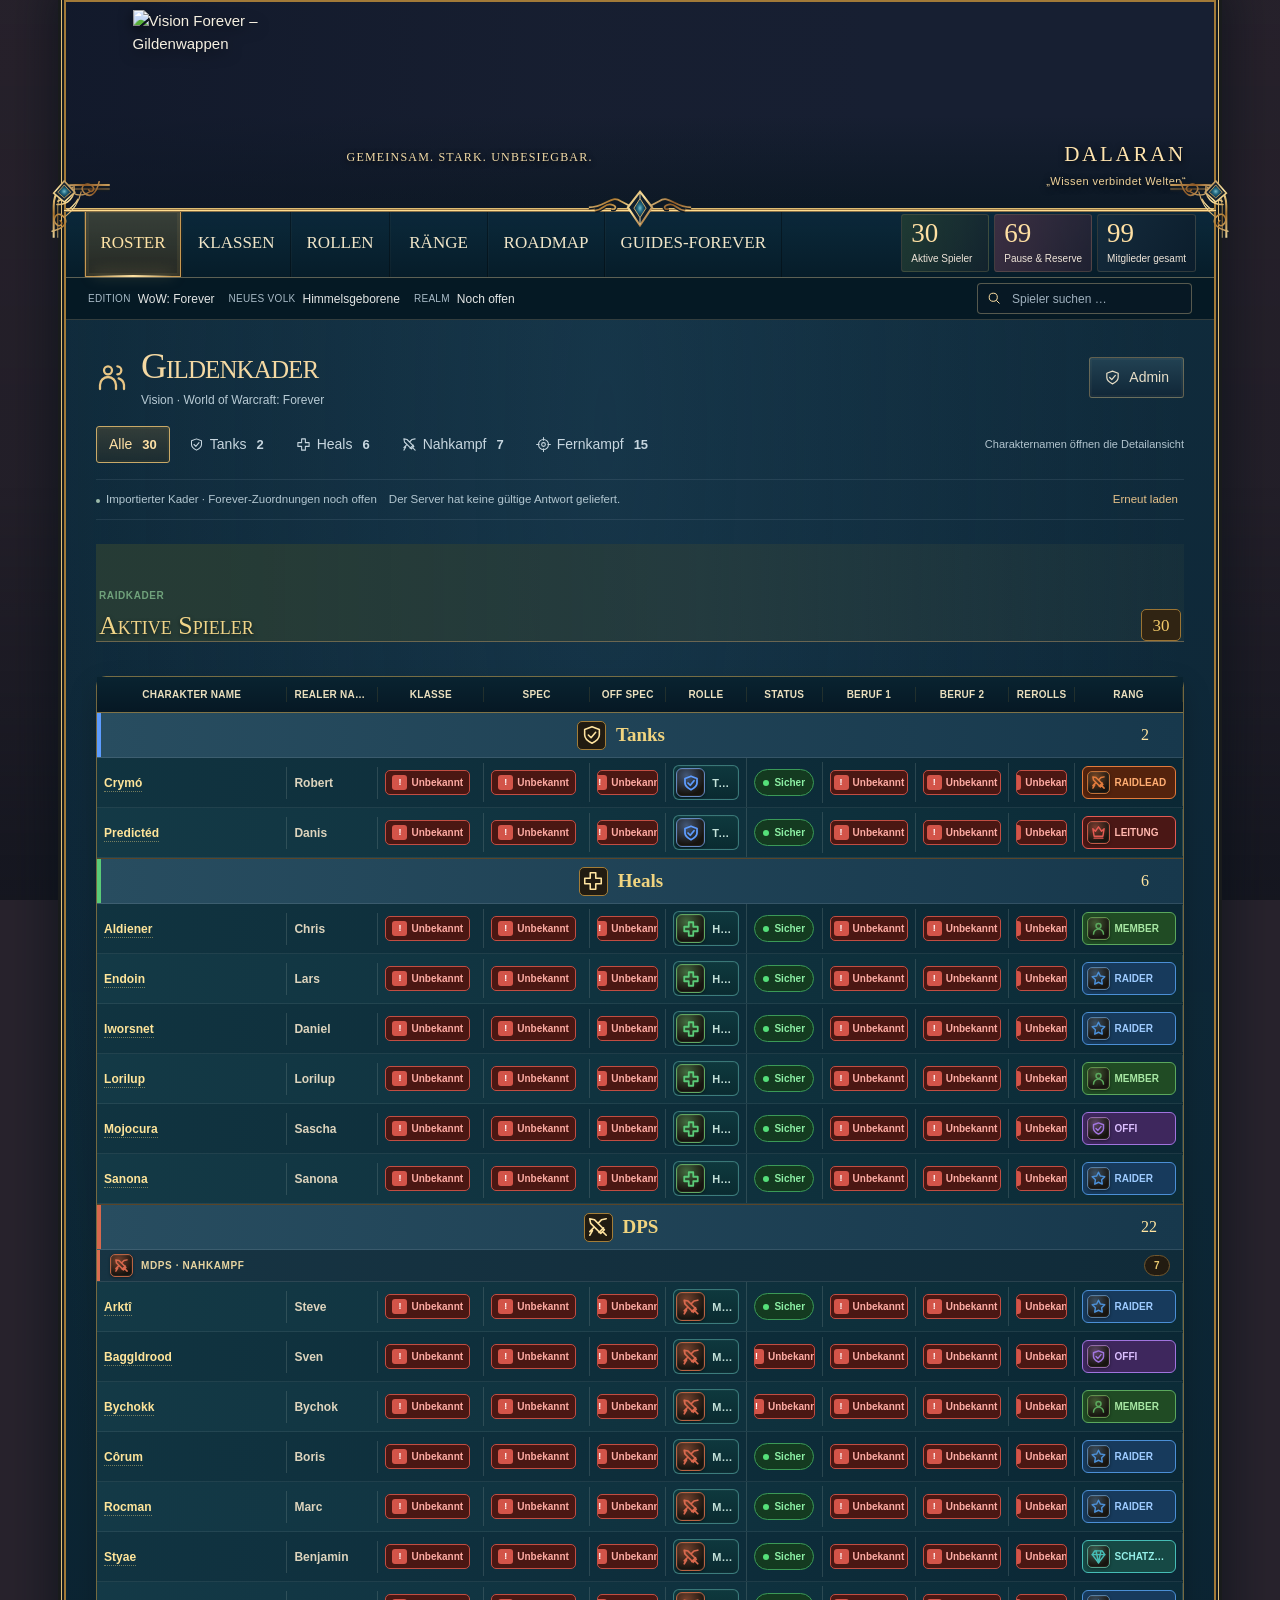
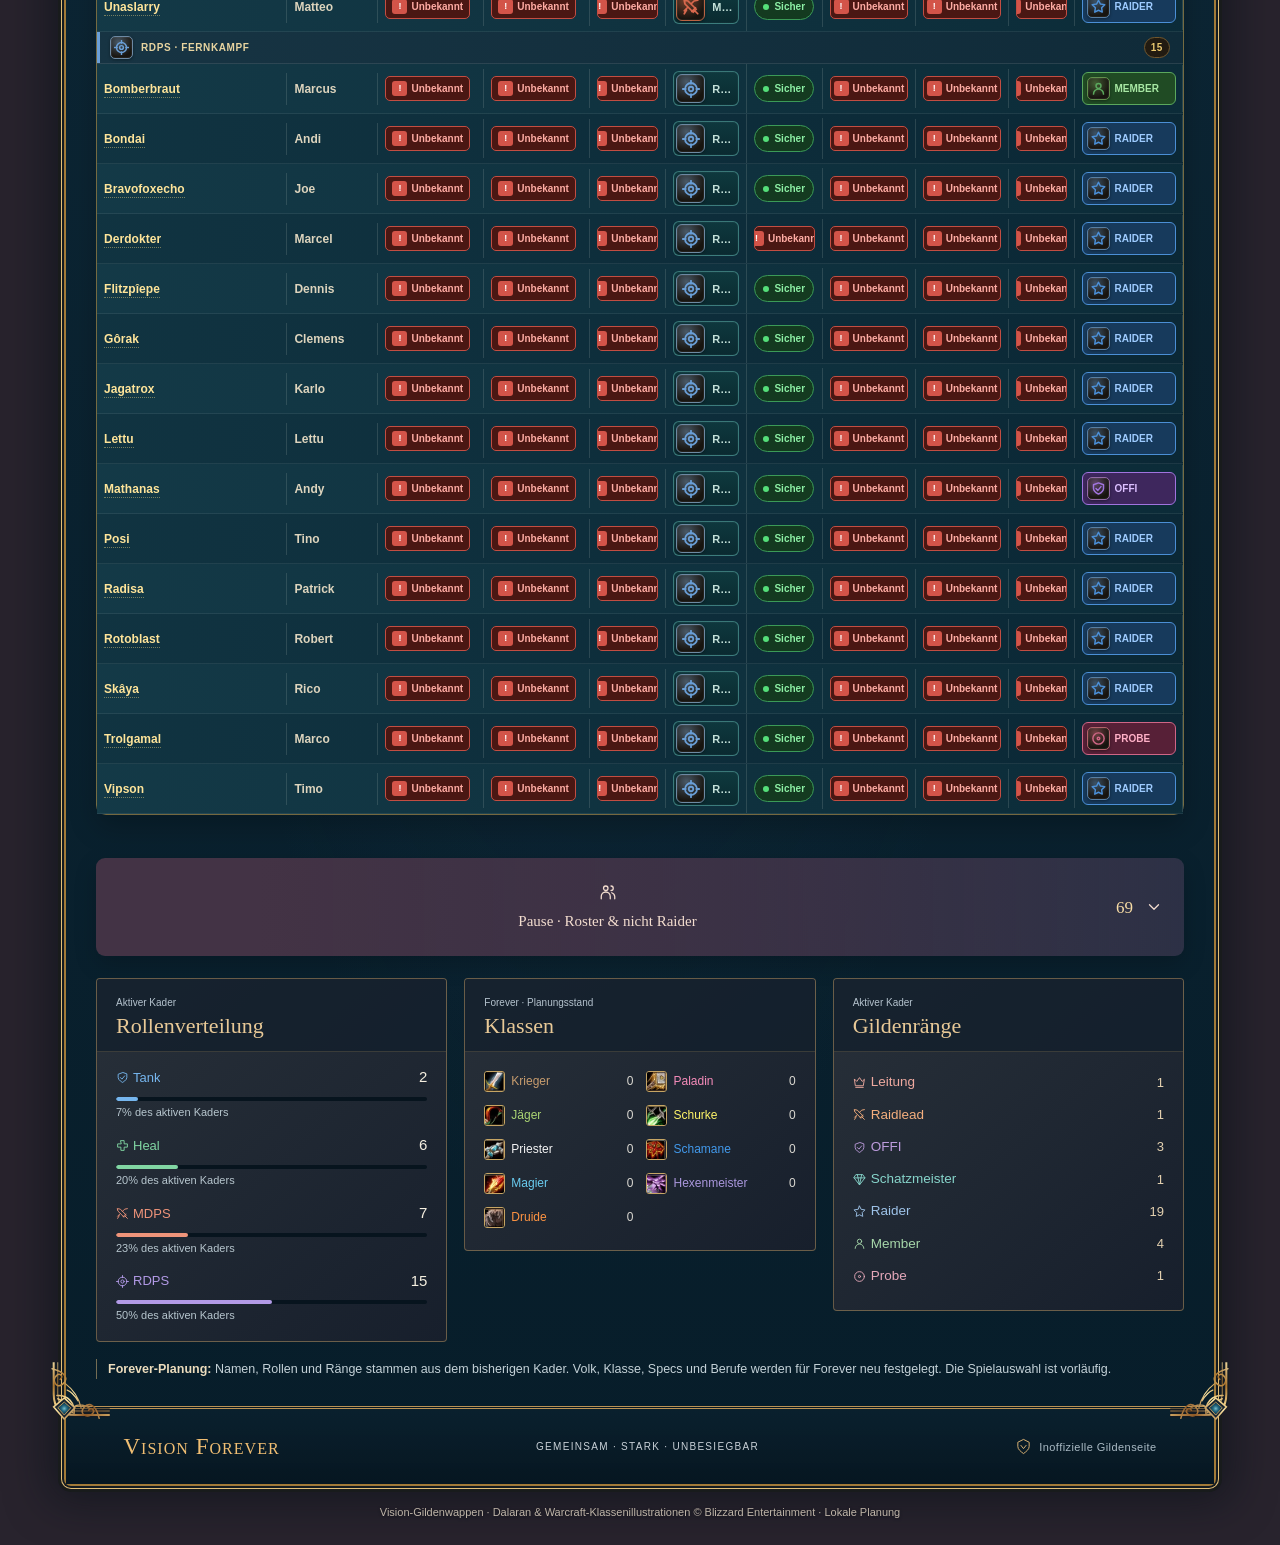
==== vision-eu-site/index.html @ 2f3a4d87 "Prepare surname-friendly roster and refresh Forever guides from live site" ====
<!-- Vision Forever HQ: native interactive UI, original-resolution Warcraft artwork, SVG trim; no screenshots used as site artwork. -->
<!DOCTYPE html>

<html lang="de">
<head>
<link rel="preconnect" href="https://res.cloudinary.com"/>
<link rel="preconnect" href="https://blz-contentstack-images.akamaized.net"/>
<link rel="preload" as="image" href="https://res.cloudinary.com/p3ijz0to/image/upload/f_webp/q_95/v1789305405/vision-forever/dalaran-forever-3840.webp"/>
<link rel="preload" as="image" href="https://res.cloudinary.com/p3ijz0to/image/upload/f_webp/q_95/v1789295983/vision-forever/vision-forever-goldemblem-6aa675b8.webp"/>

<meta charset="utf-8"/>
<meta content="width=device-width, initial-scale=1" name="viewport"/>
<meta content="#0b2434" name="theme-color"/>
<meta content="Vision Forever – Gildenkader, Klassen, Völker und Raidplanung." name="description"/>
<title>Vision · World of Warcraft: Forever</title>
<link rel="icon" href="https://res.cloudinary.com/p3ijz0to/image/upload/c_fill,h_64,w_64/f_png/v1789295983/vision-forever/vision-forever-goldemblem-6aa675b8.png"/>

<style id="vision-epic-design">:root{--gold-knot:url("data:image/svg+xml,%3Csvg%20xmlns%3D%22http%3A%2F%2Fwww.w3.org%2F2000%2Fsvg%22%20width%3D%22120%22%20height%3D%2246%22%20viewBox%3D%220%200%20120%2046%22%20fill%3D%22none%22%3E%3Cdefs%3E%3ClinearGradient%20id%3D%22g%22%20x1%3D%220%22%20y1%3D%220%22%20x2%3D%2280%22%20y2%3D%2280%22%20gradientUnits%3D%22userSpaceOnUse%22%3E%3Cstop%20stop-color%3D%22%23fff0bc%22%2F%3E%3Cstop%20offset%3D%22.25%22%20stop-color%3D%22%23ad772f%22%2F%3E%3Cstop%20offset%3D%22.46%22%20stop-color%3D%22%23ffe6a2%22%2F%3E%3Cstop%20offset%3D%22.72%22%20stop-color%3D%22%238e5926%22%2F%3E%3Cstop%20offset%3D%221%22%20stop-color%3D%22%23e9c47c%22%2F%3E%3C%2FlinearGradient%3E%3CradialGradient%20id%3D%22j%22%3E%3Cstop%20stop-color%3D%22%2377bccb%22%2F%3E%3Cstop%20offset%3D%22.4%22%20stop-color%3D%22%23256b83%22%2F%3E%3Cstop%20offset%3D%221%22%20stop-color%3D%22%23092238%22%2F%3E%3C%2FradialGradient%3E%3C%2Fdefs%3E%3Cpath%20d%3D%22M1%2021c20%200%2025-15%2037-7l17%209M119%2021c-20%200-25-15-37-7l-17%209M8%2025c10-1%2011-9%2019-7s4%206%200%205M112%2025c-10-1-11-9-19-7s-4%206%200%205%22%20stroke%3D%22%23101b23%22%20stroke-width%3D%225%22%2F%3E%3Cpath%20d%3D%22M1%2021c20%200%2025-15%2037-7l17%209M119%2021c-20%200-25-15-37-7l-17%209M8%2025c10-1%2011-9%2019-7s4%206%200%205M112%2025c-10-1-11-9-19-7s-4%206%200%205%22%20stroke%3D%22url%28%23g%29%22%20stroke-width%3D%222%22%2F%3E%3Cpath%20d%3D%22m60%203%2014%2018-14%2021-14-21z%22%20fill%3D%22%23101f2e%22%20stroke%3D%22url%28%23g%29%22%20stroke-width%3D%222.4%22%2F%3E%3Cpath%20d%3D%22m60%2011%207%2011-7%2011-7-11z%22%20fill%3D%22url%28%23j%29%22%20stroke%3D%22%23e3bd72%22%2F%3E%3Cpath%20d%3D%22m60%204%200%207m0%2022%200%208%22%20stroke%3D%22%23fff0bf%22%2F%3E%3C%2Fsvg%3E");--gold-corner:url("data:image/svg+xml,%3Csvg%20xmlns%3D%22http%3A%2F%2Fwww.w3.org%2F2000%2Fsvg%22%20width%3D%2280%22%20height%3D%2280%22%20viewBox%3D%220%200%2080%2080%22%20fill%3D%22none%22%3E%3Cdefs%3E%3ClinearGradient%20id%3D%22g%22%20x1%3D%220%22%20y1%3D%220%22%20x2%3D%2280%22%20y2%3D%2280%22%20gradientUnits%3D%22userSpaceOnUse%22%3E%3Cstop%20stop-color%3D%22%23fff0bc%22%2F%3E%3Cstop%20offset%3D%22.25%22%20stop-color%3D%22%23ad772f%22%2F%3E%3Cstop%20offset%3D%22.46%22%20stop-color%3D%22%23ffe6a2%22%2F%3E%3Cstop%20offset%3D%22.72%22%20stop-color%3D%22%238e5926%22%2F%3E%3Cstop%20offset%3D%221%22%20stop-color%3D%22%23e9c47c%22%2F%3E%3C%2FlinearGradient%3E%3CradialGradient%20id%3D%22j%22%3E%3Cstop%20stop-color%3D%22%2377bccb%22%2F%3E%3Cstop%20offset%3D%22.4%22%20stop-color%3D%22%23256b83%22%2F%3E%3Cstop%20offset%3D%221%22%20stop-color%3D%22%23092238%22%2F%3E%3C%2FradialGradient%3E%3C%2Fdefs%3E%3Cpath%20d%3D%22M7%204v39q0%2026%2027%2026h42M12%204v39q0%2021%2022%2021h42%22%20stroke%3D%22%23141b22%22%20stroke-width%3D%226%22%2F%3E%3Cpath%20d%3D%22M7%204v39q0%2026%2027%2026h42%22%20stroke%3D%22url%28%23g%29%22%20stroke-width%3D%222.5%22%2F%3E%3Cpath%20d%3D%22M12%204v39q0%2021%2022%2021h42%22%20stroke%3D%22url%28%23g%29%22%20stroke-width%3D%221%22%2F%3E%3Cpath%20d%3D%22M5%2012c16%204%2021%2012%2013%2019s-14-6-7-11c3-3%209%201%204%205M63%2073c-4-16-12-21-19-13s6%2014%2011%207c3-3-1-9-5-4M11%2045c13-1%2023%209%2021%2023M12%2049c8%203%2015%209%2018%2017%22%20stroke%3D%22url%28%23g%29%22%20stroke-width%3D%221.9%22%20stroke-linecap%3D%22round%22%2F%3E%3Cpath%20d%3D%22M7%2059%2020%2048%2033%2060%2020%2074z%22%20fill%3D%22%23172330%22%20stroke%3D%22url%28%23g%29%22%20stroke-width%3D%222%22%2F%3E%3Cpath%20d%3D%22m12%2060%208-7%208%207-8%209z%22%20fill%3D%22url%28%23j%29%22%20stroke%3D%22%23d3ae66%22%2F%3E%3Cpath%20d%3D%22M21%2030q16%2012%2020%2031M23%2038q8%203%2014%2014M31%2059q10-6%2021%202%22%20stroke%3D%22url%28%23g%29%22%20stroke-width%3D%221.5%22%2F%3E%3C%2Fsvg%3E");--card-frame:url("data:image/svg+xml,%3Csvg%20xmlns%3D%22http%3A%2F%2Fwww.w3.org%2F2000%2Fsvg%22%20width%3D%2296%22%20height%3D%2296%22%20viewBox%3D%220%200%2096%2096%22%20fill%3D%22none%22%3E%3Cdefs%3E%3ClinearGradient%20id%3D%22f%22%20x2%3D%220%22%20y2%3D%221%22%3E%3Cstop%20stop-color%3D%22%23ffe6a9%22%2F%3E%3Cstop%20offset%3D%22.25%22%20stop-color%3D%22%2399743b%22%2F%3E%3Cstop%20offset%3D%22.58%22%20stop-color%3D%22%23dab573%22%2F%3E%3Cstop%20offset%3D%221%22%20stop-color%3D%22%236f4d2a%22%2F%3E%3C%2FlinearGradient%3E%3C%2Fdefs%3E%3Crect%20x%3D%222%22%20y%3D%222%22%20width%3D%2292%22%20height%3D%2292%22%20rx%3D%228%22%20stroke%3D%22%230b1720%22%20stroke-width%3D%224%22%2F%3E%3Crect%20x%3D%222%22%20y%3D%222%22%20width%3D%2292%22%20height%3D%2292%22%20rx%3D%228%22%20stroke%3D%22url%28%23f%29%22%20stroke-width%3D%221.5%22%2F%3E%3Crect%20x%3D%225%22%20y%3D%225%22%20width%3D%2286%22%20height%3D%2286%22%20rx%3D%225%22%20stroke%3D%22%23d3b277%22%20stroke-opacity%3D%22.38%22%2F%3E%3Cg%20stroke%3D%22url%28%23f%29%22%20stroke-width%3D%221.3%22%3E%3Cpath%20d%3D%22M2%2017c12-2%209-14%2019-15M79%202c2%2012%2014%209%2015%2019M94%2079c-12%202-9%2014-19%2015M17%2094C15%2082%203%2085%202%2075%22%2F%3E%3C%2Fg%3E%3C%2Fsvg%3E");--texture:url("data:image/svg+xml,%3Csvg%20xmlns%3D%22http%3A%2F%2Fwww.w3.org%2F2000%2Fsvg%22%20width%3D%22256%22%20height%3D%22256%22%20viewBox%3D%220%200%20256%20256%22%20fill%3D%22none%22%3E%3Cfilter%20id%3D%22n%22%3E%3CfeTurbulence%20baseFrequency%3D%22.7%22%20numOctaves%3D%223%22%20stitchTiles%3D%22stitch%22%2F%3E%3CfeColorMatrix%20type%3D%22saturate%22%20values%3D%220%22%2F%3E%3C%2Ffilter%3E%3Crect%20width%3D%22256%22%20height%3D%22256%22%20fill%3D%22%23102a39%22%2F%3E%3Crect%20width%3D%22256%22%20height%3D%22256%22%20opacity%3D%22.13%22%20filter%3D%22url%28%23n%29%22%2F%3E%3C%2Fsvg%3E");--header-art:url("https://res.cloudinary.com/p3ijz0to/image/upload/f_webp/q_95/v1789305405/vision-forever/dalaran-forever-3840.webp");--backdrop-art:url("https://res.cloudinary.com/p3ijz0to/image/upload/f_webp/q_95/v1789305405/vision-forever/dalaran-forever-3840.webp");--art-warrior:url("https://blz-contentstack-images.akamaized.net/v3/assets/blt3452e3b114fab0cd/blt0832522d9b547a53/5ee3e474d217327180733d15/WBKV55DJH5K41457037487603.png");--art-paladin:url("https://blz-contentstack-images.akamaized.net/v3/assets/blt3452e3b114fab0cd/bltd4a13696f25f2dee/5ee790ac63a2d9709383091f/B4ZGRYVOJPMG1457037522384.png");--art-hunter:url("https://blz-contentstack-images.akamaized.net/v3/assets/blt3452e3b114fab0cd/blte9b3a54a09ad5261/5ee3e413a9170407eeb4b779/6A2J0J2L8BJZ1457037543035.png");--art-rogue:url("https://blz-contentstack-images.akamaized.net/v3/assets/blt3452e3b114fab0cd/blta8928c12b08cb16e/5ee3e4a4a9170407eeb4b797/8ZSQAA28ZKK01457037509493.png");--art-priest:url("https://blz-contentstack-images.akamaized.net/v3/assets/blt3452e3b114fab0cd/blt099018964a6c16a5/5ee78c01e35f99710ac79039/JTJ38GJ85HYS1457037516092.png");--art-shaman:url("https://blz-contentstack-images.akamaized.net/v3/assets/blt3452e3b114fab0cd/blt3449d556e0726126/5ee79283e8f74907ecce029d/AKCSYJTTPW3R1457037502556.png");--art-mage:url("https://blz-contentstack-images.akamaized.net/v3/assets/blt3452e3b114fab0cd/blte2fbb62dd8f59369/6356ffc6f17951383bcfba62/mage-art.png");--art-warlock:url("https://blz-contentstack-images.akamaized.net/v3/assets/blt3452e3b114fab0cd/blt5966b0c7ee968577/5ee3e8c2a7c560086afc4009/PFZ6V66EDO9R1457037494021.png");--art-druid:url("https://blz-contentstack-images.akamaized.net/v3/assets/blt3452e3b114fab0cd/bltea68e0ee6cea6b57/5ee3e39b18f34d710497c59f/A63L7JLCCRX61457037549861.png");}
:root{
 color-scheme:dark;--gold:#cfab61;--gold-light:#ffe0a3;--sand:#ead1a0;--ivory:#f5efe0;--muted:#bcc9d0;--deep:#071b29;--panel:#102b3d;--line:#ab865144;--soft-line:#b4c9d51c;
 --sans:'Segoe UI',Arial,sans-serif;--serif:'Palatino Linotype','Book Antiqua',Palatino,Georgia,serif;
 font:15px/1.5 var(--sans);color:var(--ivory);background:#302a34;font-synthesis:none;text-rendering:optimizeLegibility;-webkit-font-smoothing:antialiased;
}
*{box-sizing:border-box}html{scroll-behavior:smooth}body{margin:0;min-width:320px;isolation:isolate}button,input,select,textarea{font:inherit}button{cursor:pointer}button:disabled{opacity:.5;cursor:not-allowed}a{color:var(--sand)}button,a,input,select{-webkit-tap-highlight-color:transparent}button svg,a svg{pointer-events:none}svg{display:block;width:18px;height:18px;flex-shrink:0}[hidden]{display:none!important}:focus-visible{outline:2px solid var(--gold-light);outline-offset:4px}.sr-only{position:absolute!important;width:1px;height:1px;padding:0;margin:-1px;overflow:hidden;clip:rect(0,0,0,0);white-space:nowrap;border:0}.skip{position:fixed;top:-100px;left:20px;z-index:100;padding:12px;background:var(--deep)}.skip:focus{top:10px}
.worldBackdrop{position:fixed;z-index:-2;inset:0;pointer-events:none;background:linear-gradient(#765350,#302a37 70%,#20202b)}.worldBackdrop::before,.worldBackdrop::after{content:'';position:absolute;top:0;bottom:0;width:max(9.3vw,calc((100vw - 1560px)/2));background-repeat:no-repeat;background-size:100% 100%;opacity:1}.worldBackdrop::before{left:0;background-image:var(--edge-left)}.worldBackdrop::after{right:0;background-image:var(--edge-right)}
.mopPage{width:100%;min-height:100vh;padding:0 0 24px;background:transparent}.guildWindow{position:relative;width:min(81.6%,1560px);margin:0 auto;background:#091f2c;border:2px solid #a27a38;box-shadow:0 0 0 2px #141b20,0 0 0 3px #e2bf77,0 0 0 6px #181b1c,0 0 42px 16px #060d1580;overflow:visible;border-radius:0 0 7px 7px}
.guildHero{position:relative;height:235px;background:#171f32;isolation:isolate;overflow:hidden;border-bottom:1px solid #dfbd72}.heroScene{position:absolute;inset:0 0 0 29%;z-index:-2;background-image:var(--header-art);background-position:55% 48%;background-size:cover}.heroScene::after{content:'';position:absolute;inset:0;background:linear-gradient(90deg,#171f32 0%,#171f3280 16%,transparent 44%),linear-gradient(0deg,#071d2cbf,transparent 42%)}.guildHero::before{content:'';position:absolute;inset:0 52% 0 0;z-index:-3;background:linear-gradient(90deg,#171f3260,#171f32),var(--header-left) left center/auto 110%;}.heroContent{height:100%;display:flex;align-items:center;padding:16px 42px;position:relative}.brandBlock{display:flex;align-items:center;gap:24px}.epicCrestImage{display:block;width:194px;height:194px;object-fit:contain;filter:drop-shadow(0 5px 9px #0008);flex-shrink:0}.brandCopy{align-self:flex-end;margin-bottom:21px}.brandMotto{font:400 12px/1.8 var(--serif);text-transform:uppercase;letter-spacing:.14em;color:#f3dba6;max-width:290px;text-shadow:0 2px 6px #000;}.heroAside{position:absolute;right:34px;bottom:24px;text-align:right;text-shadow:0 2px 7px #000}.heroAside strong{font:400 23px/1.2 var(--serif);letter-spacing:.13em;text-transform:uppercase;color:#ffe4ad}.heroAside p{font-size:11px;letter-spacing:.04em;color:#f1d39a;margin:5px 0 0}
.goldRail{position:absolute;top:235px;left:-2px;right:-2px;height:4px;background:linear-gradient(#6b4b25,#ffdc8f,#4a3822);z-index:8;pointer-events:none}.goldRail span{display:block;position:absolute;width:87px;height:40px;left:50%;top:-20px;transform:translateX(-50%);background:var(--gold-knot) center/100% 100% no-repeat;mask-image:radial-gradient(ellipse,#000 40%,#000c 65%,transparent 76%)}
.frameOrnament{position:absolute;width:65px;height:65px;z-index:10;background:var(--gold-corner) center/contain no-repeat;pointer-events:none;mask-image:linear-gradient(115deg,#000 72%,transparent 98%)}.frameOrnament.tl{left:-18px;top:202px;transform:scaleY(-1)}.frameOrnament.tr{right:-18px;top:202px;transform:scale(-1)}.frameOrnament.bl{bottom:66px;left:-18px}.frameOrnament.br{bottom:66px;right:-18px;transform:scaleX(-1)}
.navigationRail{display:flex;align-items:stretch;justify-content:space-between;gap:12px;padding:0 18px;min-height:64px;background:linear-gradient(0deg,#061b28e8,#0b293bea),var(--texture);border-bottom:1px solid #baa27077}.wowTabs{display:flex;gap:0;align-items:stretch}.wowTabs a{position:relative;display:flex;align-items:center;justify-content:center;color:#f0e5c8;min-width:110px;padding:15px 20px;text-decoration:none;font:400 18px var(--serif);font-variant:small-caps;text-transform:uppercase;letter-spacing:0;border-left:1px solid #dcc58c0a;border-right:1px solid #0005;transition:background .17s,color .17s}.wowTabs a svg{display:none}.wowTabs a.active{color:#ffe3a6;background:linear-gradient(180deg,#9b753a52,#593e195c);box-shadow:inset 0 0 0 1px #c69953,inset 0 0 0 4px #d9b76715}.wowTabs a.active:after{content:'';position:absolute;bottom:0;left:8px;right:8px;height:2px;background:linear-gradient(90deg,transparent,#ffe2a3,transparent);box-shadow:0 -2px 13px #ffd88e80}.wowTabs a:hover{color:#ffdd99;background-color:#bb925126}
.heroStats{display:flex;align-items:center;gap:6px;padding:8px 0}.statCard{position:relative;display:flex;flex-direction:column;justify-content:center;min-width:100px;padding:4px 14px;border:1px solid #bca06b33;background:linear-gradient(120deg,#152b3c,#0b1d2c);color:var(--ivory);text-align:left;border-radius:3px;overflow:hidden}.statCard strong{font:400 28px/1 var(--serif);color:var(--gold-light);font-variant-numeric:tabular-nums}.statCard span{font-size:10.5px;margin-top:5px;color:#eee4d8;white-space:nowrap}.statCard.stat-active{background:linear-gradient(110deg,#213c33ef,#18252ec7),var(--header-art) center/cover}.statCard.stat-pause{background:linear-gradient(110deg,#403043eb,#272233db),var(--header-art) right/cover}.statCard:hover{border-color:var(--gold)}
.factRail{display:flex;gap:20px;align-items:center;min-height:45px;padding:6px 30px;background:#051924;border-bottom:1px solid #b1a08244;color:#e4e6e5;font-size:12px}.factRail>span{display:flex;align-items:center;gap:7px}.factRail b{font-size:10px;font-weight:400;letter-spacing:.03em;color:#a9bbc7;text-transform:uppercase}.navSearch{display:flex;align-items:center;gap:8px;height:31px;width:228px;margin-left:auto;border:1px solid #cdbb8d66;border-radius:4px;background:#071824;padding:0 9px}.navSearch svg{width:15px;height:15px;color:var(--gold-light)}.navSearch input{background:transparent;outline:none;border:0;color:var(--ivory);font-size:12px;width:100%;min-width:0}.navSearch input::placeholder{color:#9eafbc}.navSearch:focus-within{border-color:var(--gold-light)}
#workspace{min-height:350px;outline:none;background:radial-gradient(ellipse at 47% 4%,#25506a4d,transparent 67%),linear-gradient(#102b3bea,#071c29e8),var(--texture) center/400px auto}.overview{padding:23px 35px 28px}.overviewHead{margin-bottom:20px}.overviewHead>a{display:inline-flex;align-items:center;gap:5px;font-size:12px;color:#d7ba83;text-decoration:none}.overviewHead>a svg{width:12px;height:12px}.overviewHead h2{font:400 40px/1.18 var(--serif);font-variant:small-caps;color:#f8dba5;margin:8px 0 5px;letter-spacing:-.025em;text-shadow:0 2px 3px #000b}.overviewHead>p{font-size:14px;margin:0;color:#e0e4e5}.note{border-left:1px solid #bea17099;color:#c5d2d8;font-size:12.5px;line-height:1.65;padding:0 0 0 11px}.overviewHead .note{max-width:1100px;margin-top:8px}.note a{color:#e1bf81}.note p{margin:0}.note b{color:#edddbd;font-weight:600}.cards{display:grid;grid-template-columns:repeat(3,minmax(0,1fr));gap:13px 14px}
.card{position:relative;isolation:isolate;min-width:0;border:1px solid #bd974f;border-radius:6px;background:var(--card-ground,#222a32);padding:13px 16px 15px;overflow:hidden;box-shadow:0 3px 8px #0004;transition:filter .18s,box-shadow .18s}.card:before{content:'';position:absolute;z-index:-2;inset:0 0 0 42%;background:var(--card-art) center/cover no-repeat;opacity:.96}.card:after{content:'';position:absolute;inset:-1px;pointer-events:none;border:7px solid transparent;border-image:var(--card-frame) 8 / 7px stretch;z-index:5}.cardScrim{position:absolute;inset:0;z-index:-1;background:linear-gradient(90deg,var(--card-ground,#1d2931) 8%,color-mix(in srgb,var(--card-ground,#1d2931) 90%,transparent) 38%,transparent 72%),linear-gradient(0deg,#071523a6,transparent 45%);pointer-events:none}.card:hover{box-shadow:0 0 0 1px #f5cc75,0 6px 20px #0006;filter:brightness(1.06)}.cardHeader{display:flex;align-items:center;gap:14px;min-height:52px;margin-bottom:10px}.cardHeader h3{font:400 28px/1.1 var(--serif);font-variant:small-caps;margin:0;color:var(--class,#f0d393);text-shadow:0 2px 3px #000;letter-spacing:-.025em}.cardHeader p{font-size:12px;color:#f3eee2;margin:5px 0 0;text-shadow:0 1px 3px #000}.classIcon{display:inline-grid;place-items:center;position:relative;overflow:hidden;flex-shrink:0;width:28px;height:28px;border:1px solid #c6a564;border-radius:3px;background:#0a1620}.classIcon>svg{position:absolute;inset:5px;width:calc(100% - 10px);height:calc(100% - 10px)}.classIcon>img{width:100%;height:100%;object-fit:cover;position:relative}.cardHeader>.classIcon{width:48px;height:48px;border:1px solid #ffd478;box-shadow:0 0 0 1px #251f16,inset 0 0 0 2px #141519;padding:1px}.cardLine{display:flex;align-items:center;gap:7px;margin-top:8px;min-height:24px}.cardLine>label{color:#dfddd4;font-size:12.5px;width:42px;flex-shrink:0;line-height:1.5;text-shadow:0 1px 3px #000}.flexChips{display:flex;flex-wrap:wrap;align-items:center;gap:5px}.chip,.role,.playerChip{display:inline-flex;align-items:center;gap:4px;background:linear-gradient(#17354ae6,#071927ed);border:1px solid #7895a255;border-radius:2px;padding:3px 7px;color:#edf0e9;font-size:12px;line-height:1.5}.role{padding:2px 6px;font-size:12px;color:var(--role);background:color-mix(in srgb,var(--role) 10%,#0b1b29);border-color:color-mix(in srgb,var(--role) 45%,#142b3a);white-space:nowrap}.role svg,.rank svg{width:13px;height:13px}.rank{display:inline-flex;align-items:center;gap:5px;font-size:13.5px;white-space:nowrap;color:var(--rank)}.playerChip{cursor:pointer;font-size:13px;padding:5px 9px;min-height:32px}.playerChip:hover{color:#ffdea3;border-color:var(--gold-light);background:#284455}.unoccupied{font-size:13px;color:#c5c4c3}.card>label{display:block;font-size:11px;letter-spacing:.06em;text-transform:uppercase;margin:14px 0 7px;color:#dbc492}.cardMembers{margin-top:10px}.cardMembers>label{display:block;color:var(--sand);font-size:11px;margin:0 0 6px}
.classCard{min-height:166px}.classCard[data-class="Krieger"]{--card-ground:#2a2421;--card-art:var(--art-warrior)}.classCard[data-class="Paladin"]{--card-ground:#302331;--card-art:var(--art-paladin)}.classCard[data-class="Jäger"]{--card-ground:#1b2b25;--card-art:var(--art-hunter)}.classCard[data-class="Schurke"]{--card-ground:#142820;--card-art:var(--art-rogue)}.classCard[data-class="Priester"]{--card-ground:#1c2a3a;--card-art:var(--art-priest)}.classCard[data-class="Schamane"]{--card-ground:#10283e;--card-art:var(--art-shaman)}.classCard[data-class="Magier"]{--card-ground:#123040;--card-art:var(--art-mage)}.classCard[data-class="Hexenmeister"]{--card-ground:#291e37;--card-art:var(--art-warlock)}.classCard[data-class="Druide"]{--card-ground:#302b20;--card-art:var(--art-druid)}
.raceShelf{margin-top:22px;padding:13px 16px 0;border-top:1px solid var(--soft-line)}.raceShelf>label{display:block;color:#e0c49e;text-transform:uppercase;letter-spacing:.09em;font-size:12px;margin-bottom:9px}.raceFilters{display:flex;gap:7px;flex-wrap:wrap}.raceFilter{padding:5px 9px;color:#e7e9e8;background:linear-gradient(#142e3f,#081b28);border:1px solid #60839866;border-radius:2px;min-height:30px;font-size:12px}.raceFilter[aria-pressed=true],.raceFilter:hover{border-color:var(--gold);background:#553e236e;color:#ffe0a4}.raceFilter.reset{color:#ecc787}.raceDetail{color:#bacbd2;font-size:12.5px;margin:12px 0 0}.raceDetails{margin-top:15px;border-top:1px solid #ac95612f}.raceDetails summary{cursor:pointer;color:#d4b680;padding:11px 0 0;font-size:12px}.raceGrid{padding:6px 0 0}.raceLine{display:grid;grid-template-columns:170px 1fr;gap:20px;padding:12px 0;border-bottom:1px solid var(--soft-line)}.raceLine b{font-size:15px;color:#ead3a3;font-weight:500}.raceLine small{display:block;font-size:12px;color:#b5c6d0}.raceLine .chip{font-size:12px}.noResults{grid-column:1/-1;padding:35px;text-align:center;color:#ddcbaa;font-size:16px}
.roleCard,.rankCard{min-height:192px;--card-ground:#22272f}.roleCard:before,.rankCard:before{inset:0;background-image:linear-gradient(90deg,var(--card-ground) 0%,transparent 100%),var(--header-art);background-position:center;background-size:cover;opacity:.3}.roleCard .cardScrim,.rankCard .cardScrim{background:linear-gradient(90deg,var(--card-ground),transparent)}.roleCard[data-role=Tank]{--card-ground:#183143}.roleCard[data-role=Heal]{--card-ground:#21382e}.roleCard[data-role=MDPS]{--card-ground:#3b2926}.roleCard[data-role=RDPS]{--card-ground:#302a42}.rankCard{--card-ground:color-mix(in srgb,var(--class) 17%,#1b2028)}.cardHeader>.role,.cardHeader>.rank{display:grid;place-items:center;flex-shrink:0;font-size:0;width:44px;height:48px;padding:8px;border:1px solid #c5a3667a;background:#0b192986;color:var(--class);border-radius:3px}.cardHeader>.role svg,.cardHeader>.rank svg{width:25px;height:25px}.rankCard .cardHeader h3{font-size:27px}.roleCards{grid-template-columns:repeat(2,minmax(0,1fr))}.roleCard:after,.rankCard:after{border-image:var(--card-frame) 8 / 7px stretch}.donutPanel{display:flex;align-items:center;gap:35px;padding:24px 28px;border:1px solid #aa875e88;border-radius:4px;margin-bottom:20px;background:linear-gradient(110deg,#233642ee,#1b2434ee),var(--header-art) center/cover}.donut{height:150px;width:150px;flex-shrink:0;display:grid;place-items:center;border-radius:50%}.donut>div{width:127px;height:127px;display:grid;place-content:center;border-radius:50%;background:#142736;text-align:center}.donut strong{font:400 35px var(--serif);color:var(--gold-light)}.donut small{font-size:10px;color:#b9c8d0}.donutLegend{display:grid;grid-template-columns:1fr 1fr;gap:10px 35px;flex:1}.roleStat>div:first-child{display:flex;align-items:center;justify-content:space-between;gap:12px}.roleStat{margin-bottom:15px}.roleStat:last-child{margin-bottom:0}.roleStat strong{font-size:15px;font-weight:500}.roleStat small{font-size:11px;color:#b7c6ce}.roleStat .role{border:0;background:none;padding:0;font-size:13px}.track{height:4px;background:#07141e;border-radius:4px;margin:8px 0 4px;overflow:hidden}.track i{display:block;height:100%;background:var(--role);border-radius:inherit}
.commandBar{display:flex;align-items:center;gap:12px;padding:25px 30px 17px;flex-wrap:wrap}.commandTitle{display:flex;align-items:center;gap:13px;margin-right:auto}.commandTitle>svg{width:32px;height:32px;color:#e9c685}.commandTitle strong{display:block;font:400 36px/1.2 var(--serif);font-variant:small-caps;color:#f5d9a3;letter-spacing:-.025em}.commandTitle small{display:block;font-size:12px;color:#b8cbd5;margin-top:3px}.btn{display:inline-flex;align-items:center;justify-content:center;gap:8px;font-size:14px;min-height:41px;padding:8px 14px;border:1px solid #bba06a7a;border-radius:3px;background:linear-gradient(#224253,#102637);color:#e8dfc8;box-shadow:inset 0 0 0 2px #dfc38c0a}.btn:hover{border-color:var(--gold-light);background:linear-gradient(#375969,#173244)}.btn.primary{background:linear-gradient(#775d32,#4c351a);color:#ffe9b8;border-color:#d4a959}.btn.ghost{background:transparent}.btn.danger{background:#412c2e;border-color:#9b5852;color:#ffd0ba}.btn.small{min-height:30px;font-size:12px}.btn svg{width:17px;height:17px}.filterBar{display:flex;align-items:center;gap:6px;padding:0 30px 16px;flex-wrap:wrap}.filterButton{display:inline-flex;align-items:center;gap:6px;padding:7px 12px;min-height:36px;border:1px solid transparent;border-radius:3px;background:transparent;color:#c7d6df;font-size:14px}.filterButton svg{width:15px;height:15px}.filterButton b{font-size:13px;margin-left:4px}.filterButton.active{border-color:#c9a968;background:linear-gradient(#6f5b335e,#282e2780);color:#ffe1a5;box-shadow:inset 0 0 0 2px #d9bc5c0a}.filterButton:hover{background-color:#ffffff08}.filterHelp{margin-left:auto;font-size:11px;color:#b2c4ce}.statusLine{margin:0 30px;padding:10px 0;display:flex;gap:12px;align-items:center;flex-wrap:wrap;color:#b3c7d1;font-size:11.5px;border-top:1px solid var(--soft-line);border-bottom:1px solid var(--soft-line)}.statusLine .dot{display:inline-block;background:#9cbbaa;width:4px;height:4px;border-radius:100%;margin-right:6px}.statusLine button{margin-left:auto;border:0;color:#e7c28a;background:none;font-size:inherit}.workspace{display:grid;grid-template-columns:minmax(0,1fr);gap:22px;padding:22px 30px 27px}.rosterPanel{min-width:0;display:flex;flex-direction:column;gap:23px}.rosterSection{border:1px solid #bb955288;position:relative;border-radius:5px;overflow:hidden;box-shadow:0 5px 20px #0003;scroll-margin-top:12px}.activeSection{--table-a:#142b36;--table-b:#18333e;--table-hover:#274757;background:#192e39}.reserveSection{--table-a:#282632;--table-b:#312d39;--table-hover:#473e4d;background:#2b2531;border-color:#af926c99}.panelHeading{position:relative;display:flex;justify-content:space-between;align-items:center;gap:15px;min-height:98px;margin:0;padding:19px 23px;border-bottom:1px solid #be996876;isolation:isolate;background:linear-gradient(90deg,#273c35 15%,#283d3dc9 60%,#283d3d55),var(--header-art) center 36%/cover}.panelHeading h2{font:400 29px/1.2 var(--serif);font-variant:small-caps;color:#ffe2aa;text-shadow:0 2px 4px #0008;margin:0}.panelHeading>div{display:flex;flex-direction:column;gap:5px}.panelHeading span{font-size:11px;letter-spacing:.11em;color:#c8d2c4}.panelHeading>b{font-size:13px;font-weight:500;color:#f4ead7}.pauseToggle{position:relative;width:100%;display:flex;gap:14px;align-items:center;min-height:98px;margin:0;padding:19px 23px;isolation:isolate;color:#f3ddcf;border:0;text-align:left;background:linear-gradient(90deg,#433345 15%,#45354ad4 60%,#51425e80),var(--header-art) right 25%/cover}.pauseToggle>svg:first-child{width:26px;height:26px;color:#d3bc9b}.pauseToggle>span{display:flex;flex-direction:column;gap:6px}.pauseToggle b{font:400 28px/1.2 var(--serif);font-variant:small-caps;color:#f5ddba}.pauseToggle small{font-size:11.5px;color:#dacbdb}.pauseToggle strong{margin-left:auto;font:400 29px/1 var(--serif);color:#f8dca5}.pauseToggle .chevron{width:18px;height:18px;transition:transform .2s}.pauseToggle[aria-expanded=true] .chevron{transform:rotate(180deg)}.pauseToggle:hover{filter:brightness(1.12)}
.rosterScroll{max-width:100%;max-height:665px;overflow:auto;scrollbar-width:thin;scrollbar-color:#a58656 #0d1d29;outline-offset:-3px}.rosterTable{width:100%;min-width:1322px;table-layout:fixed;border-collapse:separate;border-spacing:0;font-size:15px}.rosterTable thead{position:sticky;top:0;z-index:5}.rosterTable th{height:43px;padding:0 11px;font-size:10.5px;font-weight:500;letter-spacing:.035em;text-transform:uppercase;white-space:nowrap;text-align:left;background:#061824;color:#e7d9b9;border-bottom:1px solid #a7957166}.reserveSection .rosterTable th{background:#191923;color:#e3cce1}.rosterTable th:nth-child(1),.rosterTable th:nth-child(2){width:32px;text-align:center}.rosterTable th:nth-child(3){width:165px}.rosterTable th:nth-child(4){width:107px}.rosterTable th:nth-child(5){width:132px}.rosterTable th:nth-child(6),.rosterTable th:nth-child(7){width:125px}.rosterTable th:nth-child(8){width:104px}.rosterTable th:nth-child(9){width:93px}.rosterTable th:nth-child(10),.rosterTable th:nth-child(11){width:126px}.rosterTable th:nth-child(12){width:129px}.rosterTable thead th:not(:last-child),.rosterTable .memberRow>td:not(:last-child){border-right:1px solid #b5c0be33}.memberRow{--row-bg:var(--table-a,#142b36)}.memberRow:nth-child(even){--row-bg:var(--table-b,#18333e)}.memberRow:hover,.memberRow:focus-within{--row-bg:var(--table-hover,#294955)}.memberRow td{height:56px;white-space:nowrap;overflow:hidden;text-overflow:ellipsis;padding:9px 11px;border-bottom:1px solid #b5c0be12;background:var(--row-bg);transition:background .15s}.memberRow td:first-child,.memberRow td:nth-child(2){padding:6px 3px;text-align:center}.memberRow td:nth-child(3){position:sticky;left:0;z-index:2;box-shadow:6px 0 10px #0001}.rosterTable th:nth-child(3){position:sticky;left:0;z-index:6}.character{display:inline-flex;align-items:center;gap:9px;text-align:left;border:0;background:none;padding:0;color:#f1debd;font-size:15px;font-weight:600;white-space:nowrap}.character:hover{color:#ffe4a0}.playerGlyph{width:29px;height:31px;display:grid;place-items:center;border:1px solid color-mix(in srgb,var(--role) 38%,#283640);background:color-mix(in srgb,var(--role) 8%,#172a36);color:var(--role);border-radius:2px}.playerGlyph svg{width:16px;height:16px}.realName{color:#e1e4e3}.memberRow .chip{font-size:11px;padding:2px 5px;background:#132937}.unknown{display:inline-flex;gap:6px;align-items:center;font-size:14px;color:#becbd1}.unknown .mark{height:1px;width:5px;background:#a9b4b8}.classBadge{display:inline-flex;align-items:center;gap:6px;font-size:13px;color:var(--class)}.classBadge .classIcon{height:24px;width:24px}.statusSure{display:inline-flex;gap:6px;align-items:center;color:#bde0c2;font-size:13px}.statusSure:before{content:'';display:inline-block;background:#96c28a;height:4px;width:4px;border-radius:50%}.groupRow td{padding:0;background:linear-gradient(90deg,#2a4959,#162f42);border-top:1px solid #b3a17c55;border-bottom:1px solid #a2b2bb22}.groupTitle{display:flex;align-items:center;gap:10px;height:40px;padding:0 14px;font:400 20px var(--serif);font-variant:small-caps;color:#f4e5c6}.groupTitle>svg{color:var(--role);width:17px;height:17px}.groupTitle>b{font:400 12px var(--sans);color:#c0cdd4;margin-left:3px}.subgroup td{background:#172e3d;padding:0;border-bottom:1px solid var(--soft-line)}.subgroup .groupTitle{height:31px;font:500 11px var(--sans);font-variant:normal;color:#b8c8d3}.subgroup svg{width:12px;height:12px}.empty{padding:30px!important;text-align:center;color:var(--muted);background:var(--table-a,#142b36);font-size:15px}
.guildSidebar{display:grid;grid-template-columns:repeat(3,minmax(0,1fr));gap:17px;padding-top:0;align-items:start}.guildCard{display:none}.sidePanel{position:relative;border:1px solid #9c805899;border-radius:4px;background:linear-gradient(140deg,#283039,#171f2c);overflow:hidden}.sidePanel>header{display:flex;flex-direction:column;gap:3px;padding:16px 19px 12px;border-bottom:1px solid #a3885b44;background:#121e2bc4}.sidePanel header small{color:#b5c3ce;font-size:10px}.sidePanel h3{font:400 22px var(--serif);font-variant:small-caps;margin:0;color:#e8c997}.sideBody{padding:14px 19px 18px}.guildSidebar>.note{grid-column:1/-1}.classGrid{display:grid;grid-template-columns:1fr 1fr;gap:4px 13px}.classCount{display:flex;gap:6px;align-items:center;min-height:30px;font-size:12px}.classCount .classIcon{width:21px;height:21px}.classCount b{margin-left:auto;font-size:12px;font-weight:400;color:#dbd9d2}.rankLine{display:flex;align-items:center;justify-content:space-between;gap:8px;padding:6px 0}.rankLine b{font-size:13px;font-weight:400;color:#e4d1b0}
.guildFooter{position:relative;display:flex;align-items:center;justify-content:space-between;gap:24px;min-height:83px;padding:20px 7%;background:linear-gradient(#081e2bcc,#05131ddc),var(--texture);border-top:3px double #ba9254;color:#c8d0d7;font-size:11px;letter-spacing:.13em}.guildFooter strong{font:400 21px var(--serif);font-variant:small-caps;letter-spacing:.045em;color:#f0be73}.guildFooter .footerMark{display:flex;align-items:center;gap:7px;font-size:11px;letter-spacing:.04em;color:#abbbc5}.footerMark svg{width:17px;height:17px;color:#d6b072}.assetCredits{color:#e2d4c3;font-size:11px;text-align:center;padding:18px 16px 0;text-shadow:0 1px 3px #15151e}.assetCredits a{color:#f0d393}
dialog{width:min(740px,calc(100vw - 28px));max-height:calc(100dvh - 28px);overflow:auto;border:1px solid #ceab68;border-radius:6px;padding:0;background:#162735;color:var(--ivory);box-shadow:0 0 0 3px #070e18,0 0 0 4px #b79150,0 30px 110px #000d;scrollbar-width:thin;scrollbar-color:#a58656 #142633}dialog::backdrop{background:#030811c9;backdrop-filter:blur(5px)}.modalHeader{padding:22px 26px;display:flex;align-items:center;justify-content:space-between;gap:15px;background:linear-gradient(90deg,#303141ef,#183342c9),var(--header-art) center/cover;border-bottom:1px solid #c29d6160}.modalHeader h2{font:400 30px/1.2 var(--serif);font-variant:small-caps;color:#f5daaa;margin:0}.close{display:grid;place-items:center;width:36px;height:36px;padding:7px;border:1px solid #947c53;background:#0c1d2acc;border-radius:3px;color:#ebdabb}.close:hover{border-color:var(--gold-light)}.modalBody{padding:24px 26px 27px}.modalBody>p{margin:0 0 18px;font-size:15px;color:#ccd8dd;line-height:1.75}.modalBody h3{font:400 25px var(--serif);color:#ecd2a2}.formGrid{display:grid;grid-template-columns:1fr 1fr;gap:17px 20px}.field{display:flex;flex-direction:column;gap:6px;color:#dddfd7;font-size:14px}.field input,.field select,.field textarea{width:100%;font-size:16px;min-height:44px;color:#f0eee4;background:#0c2030;padding:9px 11px;border:1px solid #688390;border-radius:3px}.field input:focus,.field select:focus{outline:2px solid #caa668;outline-offset:2px}.formActions{display:flex;justify-content:flex-end;flex-wrap:wrap;gap:10px;margin-top:24px;padding-top:19px;border-top:1px solid var(--line)}.formActions .danger{margin-right:auto}.detailGrid{display:grid;grid-template-columns:1fr 1fr;gap:0 22px;margin:0}.detailGrid>div{padding:13px 0;border-bottom:1px solid var(--soft-line)}.detailGrid dt{font-size:12px;color:#c2bcab;margin-bottom:5px}.detailGrid dd{font-size:16px;color:#f0e6cf;margin:0}.error{margin:15px 0;border:1px solid #986c5c;border-radius:3px;background:#472b2e;padding:12px;font-size:14px;color:#ffe1d2}.accountRow{display:flex;justify-content:space-between;align-items:center;gap:10px;padding:13px 0;border-bottom:1px solid var(--soft-line)}.toast{position:fixed;z-index:50;right:24px;bottom:24px;width:max-content;max-width:calc(100vw - 32px);padding:14px 18px;border:1px solid #b79c60;border-radius:4px;background:#243831;color:#f0e3c9;box-shadow:0 6px 24px #0008;font-size:14px}
@media(min-width:1780px){.guildHero{height:268px}.goldRail{top:268px}.frameOrnament.tl,.frameOrnament.tr{top:235px}.heroContent{padding-left:60px}.epicCrestImage{width:222px;height:222px}.brandMotto{font-size:14px}.classCard{min-height:190px;padding:17px 21px}.cardHeader h3{font-size:31px}.cardHeader p{font-size:13px}.cardLine{margin-top:9px}.cardLine>label{font-size:13px;width:47px}.card .chip,.card .role{font-size:13px}.overview{padding:27px 38px 31px}.cards{gap:15px}.overviewHead h2{font-size:45px}}
@media(max-width:1390px){.guildWindow{width:90%}.worldBackdrop:before,.worldBackdrop:after{width:5%}.heroStats .statCard{min-width:88px;padding:5px 9px}.statCard span{font-size:10px}.wowTabs a{min-width:98px;padding:15px 15px;font-size:17px}.overview{padding:22px 27px 26px}.cardHeader h3{font-size:26px}.classCard{padding:12px 13px;min-height:163px}.cardHeader{gap:11px}.cardHeader>.classIcon{width:43px;height:43px}.cardHeader p{font-size:11px}.cardLine{gap:5px}.card .chip{padding:3px 5px;font-size:11.5px}.cardLine>label{font-size:12px;width:38px}.card .role{font-size:11.5px}.factRail{gap:14px;padding:7px 22px}.navSearch{width:215px}.brandMotto{max-width:260px;font-size:11px}.guildFooter{padding-left:5%;padding-right:5%;gap:16px;font-size:10px}}
@media(max-width:1080px){.guildWindow{width:94%}.worldBackdrop:before,.worldBackdrop:after{width:3%}.guildHero{height:218px}.goldRail{top:218px}.frameOrnament.tl,.frameOrnament.tr{top:185px}.heroContent{padding:14px 23px}.epicCrestImage{width:176px;height:176px}.brandCopy{display:none}.heroScene{left:17%}.heroAside{bottom:24px;right:24px}.heroStats .statCard{min-width:76px;padding:6px 8px}.statCard span{font-size:9px}.statCard strong{font-size:26px}.navigationRail{padding:0 10px}.wowTabs a{min-width:90px;font-size:16px;padding:13px}.cards{grid-template-columns:repeat(2,minmax(0,1fr));gap:14px}.classCard{min-height:175px;padding:15px}.cardHeader h3{font-size:29px}.cardHeader p{font-size:12px}.card .chip,.card .role{font-size:12px}.factRail b{display:none}.factRail{font-size:11px}.overviewHead h2{font-size:36px}.guildSidebar{grid-template-columns:1fr 1fr}.guildSidebar .sidePanel:last-of-type{grid-column:1/-1}.guildSidebar .sidePanel:last-of-type .sideBody{display:grid;grid-template-columns:repeat(3,1fr);gap:0 16px}.filterHelp{display:none}.guildFooter>span:not(.footerMark){font-size:9px;letter-spacing:.08em}}
@media(max-width:720px){.guildWindow{width:calc(100% - 24px)}.worldBackdrop:before,.worldBackdrop:after{width:12px}.guildHero{height:198px}.goldRail{top:198px}.frameOrnament{width:42px;height:42px}.frameOrnament.tl,.frameOrnament.tr{top:177px}.frameOrnament.tl,.frameOrnament.bl{left:-10px}.frameOrnament.tr,.frameOrnament.br{right:-10px}.frameOrnament.bl,.frameOrnament.br{bottom:103px}.heroContent{padding:10px 17px}.epicCrestImage{width:162px;height:162px}.heroScene{left:8%;background-position:60% center}.heroScene:after{background:linear-gradient(90deg,#17202ccc,transparent 75%),linear-gradient(0deg,#091c2bbb,transparent 45%)}.heroAside{right:17px;bottom:21px;max-width:142px}.heroAside strong{font-size:19px}.heroAside p{font-size:9px;line-height:1.5}.navigationRail{flex-direction:column;gap:0;padding:0 10px}.wowTabs{justify-content:space-between;height:55px}.wowTabs a{min-width:0;flex:1;padding:14px 7px;font-size:16px;border:0}.heroStats{gap:7px;padding:8px 2px 11px;border-top:1px solid #a2855138}.heroStats .statCard{flex:1;min-width:0;padding:7px 9px}.statCard strong{font-size:26px}.statCard span{font-size:10px}.factRail{flex-wrap:wrap;padding:9px 15px;gap:5px 14px;font-size:11px}.factRail>span:first-child{display:none}.factRail b{display:inline;font-size:9px}.navSearch{width:100%;height:38px;flex:1 1 100%;margin:4px 0 0}.navSearch input{font-size:14px}.overview{padding:21px 16px 20px}.overviewHead{margin-bottom:17px}.overviewHead>a{font-size:12px;min-height:24px}.overviewHead h2{font-size:34px}.overviewHead>p{font-size:13px;line-height:1.5}.overviewHead .note{font-size:11.5px;margin-top:10px}.cards,.roleCards{grid-template-columns:1fr;gap:13px}.classCard{min-height:167px;padding:13px 15px}.cardHeader h3{font-size:28px}.card .chip,.card .role{font-size:12px}.cardLine>label{width:42px;font-size:12px}.cardHeader p{font-size:12px}.cardHeader>.classIcon{width:46px;height:46px}.raceShelf{padding:13px 0 0}.raceFilter{font-size:12px;min-height:34px}.raceLine{grid-template-columns:1fr;gap:8px}.donutPanel{padding:22px 17px;flex-direction:column;gap:23px}.donutLegend{width:100%;gap:15px 23px}.roleCard,.rankCard{min-height:175px}.commandBar{padding:22px 17px 16px;gap:10px}.commandTitle{gap:8px;flex:1;min-width:190px}.commandTitle>svg{width:23px;height:23px}.commandTitle strong{font-size:31px}.commandTitle small{font-size:10px}.btn{font-size:13px;min-height:39px;padding:8px 11px}.filterBar{padding:0 14px 15px;gap:1px}.filterButton{font-size:12px;padding:7px;gap:4px}.filterButton b{font-size:11px;margin-left:0}.filterButton svg{width:13px;height:13px}.statusLine{margin:0 17px;font-size:10.5px}.workspace{padding:18px 15px 24px;gap:20px}.panelHeading{padding:16px;min-height:88px;gap:8px}.panelHeading h2{font-size:27px}.panelHeading span{font-size:9px}.panelHeading>b{font-size:11px}.pauseToggle{min-height:88px;padding:15px;gap:9px}.pauseToggle b{font-size:24px}.pauseToggle small{font-size:10.5px}.pauseToggle>svg:first-child{width:20px;height:20px}.pauseToggle strong{font-size:25px}.rosterScroll{max-height:560px}.rosterTable{font-size:15px}.guildSidebar{grid-template-columns:1fr}.guildSidebar .sidePanel:last-of-type{grid-column:auto}.guildSidebar .sidePanel:last-of-type .sideBody{display:block}.guildFooter{min-height:120px;flex-direction:column;justify-content:center;gap:9px;padding:19px 15px;font-size:10px}.guildFooter strong{font-size:22px}.guildFooter>span:not(.footerMark){font-size:9px}.guildFooter .footerMark{font-size:10px}.assetCredits{font-size:10px}.modalHeader{padding:19px}.modalHeader h2{font-size:28px}.modalBody{padding:20px}.formGrid{gap:15px 12px}.field{font-size:12px}.detailGrid{gap:0 15px}.detailGrid dt{font-size:11px}.detailGrid dd{font-size:14px}.toast{right:16px;bottom:16px;font-size:13px}.goldRail span{width:66px;height:30px;top:-15px}}
@media(max-width:374px){.epicCrestImage{width:145px;height:145px}.heroAside{max-width:113px;right:12px}.heroAside p{font-size:8px}.heroAside strong{font-size:17px}.overview{padding:19px 12px}.cardHeader h3{font-size:25px}.card .chip,.card .role{font-size:11px;padding:3px 5px}.classCard{padding:13px 12px}.wowTabs a{font-size:14px}.heroStats .statCard{padding:7px 6px}.statCard span{font-size:9px}.formGrid{grid-template-columns:1fr}.commandTitle{min-width:160px}.commandTitle strong{font-size:26px}.panelHeading h2{font-size:24px}}
@media(prefers-reduced-motion:reduce){html{scroll-behavior:auto}*,*:before,*:after{transition:none!important;animation:none!important}}
/* Reference-fidelity pass: clean illustration crops, original gilding, compact rhythm. */
:root{--serif:'Palatino Linotype','Book Antiqua',Palatino,'EB Garamond',Georgia,serif}
.guildHero{height:207px}.heroScene{inset:0;background-size:cover;background-position:center 48%}.heroScene:after{background:linear-gradient(90deg,#182037a8,#18203730 34%,transparent 62%),linear-gradient(0deg,#0b1d3090,transparent 32%)}.guildHero:before{display:none}.heroContent{padding:7px 7.8%}.epicCrestImage{height:190px;width:190px}.brandCopy{margin-bottom:19px}.brandMotto{max-width:280px;font-size:12px;letter-spacing:.1em}.heroAside{bottom:19px;right:28px}.heroAside strong{font-size:21px}.goldRail{top:207px;height:3px}.frameOrnament{mask-image:none}.frameOrnament.tl,.frameOrnament.tr{top:174px}
.heroStats{padding:5px 0;gap:5px}.statCard{padding:3px 11px}.statCard strong{font-size:27px}.statCard span{font-size:10px;margin-top:4px}.navigationRail{min-height:59px}.wowTabs a{font-size:18px;padding:12px 20px}.factRail{min-height:41px;padding-top:5px;padding-bottom:5px}.overview{padding:18px 35px 22px}.overviewHead{margin-bottom:16px}.overviewHead h2{font-size:39px;font-weight:500;font-synthesis:weight small-caps;line-height:1.05;margin:5px 0 4px}.overviewHead>a{line-height:1.4}.overviewHead>p{line-height:1.5}.overviewHead .note{font-size:12px;line-height:1.55;margin-top:6px}.card{border-radius:5px}.card:before{background-size:auto 100%;background-position:right center;inset:0 0 0 39%;opacity:1}.classCard{min-height:146px;padding:12px 15px}.cardHeader{min-height:49px;margin-bottom:7px}.cardHeader h3{font-size:28px;font-weight:500;font-synthesis:weight small-caps}.cardHeader p{font-size:12px;margin-top:4px}.cardLine{margin-top:6px;min-height:24px}.cardLine>label{font-size:12px}.classCard .cardScrim{background:linear-gradient(90deg,var(--card-ground) 0%,color-mix(in srgb,var(--card-ground) 60%,transparent) 54%,transparent 76%)}.roleCard:before,.rankCard:before{inset:0;background-size:cover;opacity:.28}.raceShelf{margin-top:18px;padding-top:12px}.raceDetails{margin-top:9px}.raceDetails summary{padding-top:8px;font-size:11px}.raceFilter{font-size:11.5px;padding:4px 8px;min-height:28px}.raceShelf>label{font-size:11px;margin-bottom:7px}.guildFooter{min-height:78px}.guildFooter strong{font-size:23px;font-synthesis:weight small-caps}.frameOrnament.bl,.frameOrnament.br{bottom:60px}
@media(min-width:1780px){.guildHero{height:237px}.goldRail{top:237px}.frameOrnament.tl,.frameOrnament.tr{top:204px}.epicCrestImage{height:218px;width:218px}.heroContent{padding-left:8%}.classCard{min-height:172px;padding:16px 21px}.cardHeader h3{font-size:32px}.cardLine{margin-top:8px}.cardLine>label{font-size:13px}.overview{padding:22px 38px 26px}.overviewHead h2{font-size:46px}.overviewHead>p{font-size:15px}.overviewHead .note{font-size:13px}.raceFilter{font-size:13px;min-height:32px}}
@media(max-width:1390px){.wowTabs a{font-size:17px;padding:12px 15px}.heroContent{padding-left:5.8%}.cardHeader h3{font-size:26px}.overview{padding-left:27px;padding-right:27px}.cardHeader p{font-size:11.5px}}
@media(max-width:1080px){.guildHero{height:198px}.goldRail{top:198px}.frameOrnament.tl,.frameOrnament.tr{top:165px}.epicCrestImage{width:178px;height:178px}.heroContent{padding:9px 32px}.cardHeader h3{font-size:29px}.classCard{min-height:160px;padding:14px 17px}}
@media(max-width:720px){.guildHero{height:192px}.goldRail{top:192px}.frameOrnament.tl,.frameOrnament.tr{top:171px}.epicCrestImage{width:158px;height:158px}.heroContent{padding:10px 16px}.heroScene{background-position:63% center}.heroAside{right:14px;bottom:19px}.heroAside strong{font-size:19px}.brandCopy{display:none}.heroStats{padding:8px 2px 10px}.navigationRail{min-height:0}.wowTabs a{padding:13px 5px;font-size:16px}.overview{padding:20px 16px}.overviewHead h2{font-size:35px;line-height:1.1}.overviewHead .note{font-size:11.5px;line-height:1.65;margin-top:9px}.cardHeader h3{font-size:30px}.cardHeader p{font-size:12px}.classCard{min-height:163px;padding:14px 15px}.cardLine{margin-top:7px}.raceShelf>label{font-size:12px}.raceFilter{font-size:12px;min-height:33px}.guildFooter{min-height:120px}.frameOrnament.bl,.frameOrnament.br{bottom:103px}}
.classCard:before{display:none}.cardArtwork{position:absolute;z-index:-2;right:0;top:0;height:100%;width:auto;object-fit:contain;pointer-events:none;mask-image:linear-gradient(90deg,transparent,#000 32%)}.classCard .cardScrim{background:linear-gradient(90deg,transparent 58%,transparent)}

/* HQ artwork and resolution-independent trim. Layout and roster data are preserved. */
:root{background:#28232d;font-synthesis:none}
.worldBackdrop{background-image:linear-gradient(180deg,rgba(33,21,32,.08),rgba(17,18,27,.20) 54%,rgba(12,17,26,.65)),var(--backdrop-art);background-position:center top;background-size:cover;background-repeat:no-repeat}
.worldBackdrop::before,.worldBackdrop::after{display:none!important;content:none!important;background:none!important}
.heroScene{inset:0;background-size:cover;background-position:center 39%;image-rendering:auto}
.heroScene::after{background:linear-gradient(90deg,rgba(16,23,40,.67),rgba(22,27,41,.17) 44%,transparent 72%),linear-gradient(0deg,rgba(8,22,32,.73),transparent 45%)}
.epicCrestImage{image-rendering:auto;filter:drop-shadow(0 4px 7px #0009)}
.goldRail span{width:104px;height:40px;background-size:100% 100%;mask-image:none}
.frameOrnament{background-size:contain;mask-image:none;image-rendering:auto}
.card::after,.roleCard::after,.rankCard::after{border-image:var(--card-frame) 12 fill / 12px stretch}
.classCard{background-image:radial-gradient(ellipse at 91% 32%,color-mix(in srgb,var(--class) 18%,transparent),transparent 72%),linear-gradient(135deg,var(--card-ground),#121e28)}
.cardArtwork{width:62%;height:190%;right:-3%;top:-6%;object-fit:contain;object-position:center top;mask-image:linear-gradient(90deg,transparent,#000 18%,#000);image-rendering:auto;filter:none}
.classCard .cardScrim{background:linear-gradient(90deg,var(--card-ground) 0%,color-mix(in srgb,var(--card-ground) 86%,transparent) 29%,transparent 77%);z-index:-1}
.classCard .cardHeader,.classCard .cardLine{position:relative;z-index:1}
.classCard .cardLine .chip,.classCard .cardLine .role{background-color:#081c29e8}
.cardHeader h3{text-shadow:0 2px 4px #000c;font-synthesis:small-caps}
.cardHeader p{text-shadow:0 1px 3px #000;font-size:12px}
.cardArtwork[src*="WBKV55DJ"]{width:57%;height:225%;right:-1%;top:-3%}
.cardArtwork[src*="B4ZGRY"]{width:75%;height:210%;right:-9%;top:-8%}
.cardArtwork[src*="6A2J0"]{width:67%;height:205%;right:-4%;top:-7%}
.cardArtwork[src*="8ZSQAA"]{width:77%;height:205%;right:-14%;top:-3%}
.cardArtwork[src*="JTJ38"]{width:74%;height:202%;right:-10%;top:-7%}
.cardArtwork[src*="AKCSY"]{width:70%;height:200%;right:-11%;top:-4%}
.cardArtwork[src*="mage-art"]{width:73%;height:215%;right:-11%;top:-4%}
.cardArtwork[src*="PFZ6V"]{width:72%;height:205%;right:-10%;top:-8%}
.cardArtwork[src*="A63L7"]{width:67%;height:203%;right:-5%;top:-7%}
.roleCard::before,.rankCard::before{background-image:linear-gradient(90deg,var(--card-ground),transparent),var(--header-art);background-size:cover;background-position:center 45%}
.statCard.stat-active{background-image:linear-gradient(110deg,#213c33ec,#18252eaf),var(--header-art);background-position:center 44%;background-size:cover}
.statCard.stat-pause{background-image:linear-gradient(110deg,#403043eb,#272233bf),var(--header-art);background-position:right 24%;background-size:cover}
.panelHeading{background-image:linear-gradient(90deg,#273c35f7 10%,#283d3dc9 55%,#283d3d50),var(--header-art);background-position:center 58%;background-size:cover}
.pauseToggle{background-image:linear-gradient(90deg,#433345f2 10%,#45354ad4 55%,#51425e70),var(--header-art);background-position:center 29%;background-size:cover}
.overviewHead h2,.commandTitle strong,.panelHeading h2,.pauseToggle b,.groupTitle{font-synthesis:small-caps}
.rosterTable th{font-size:11px;font-weight:600}.memberRow td{font-size:15px}.unknown{font-size:14px}
@media(min-width:1780px){.cardArtwork{height:200%}.epicCrestImage{image-rendering:auto}}
@media(max-width:1080px){.heroScene{inset:0;background-position:54% 40%}.goldRail span{width:86px}}
@media(max-width:720px){.heroScene{background-position:58% 39%}.worldBackdrop{background-position:48% top}.goldRail span{width:72px;height:32px}.cardArtwork{height:205%;width:66%}.cardHeader p{font-size:12px}}


/* The complete active roster follows the page flow. Horizontal scrolling
   remains available on narrow screens; reserve-table behavior is unchanged. */
#active-roster .rosterScroll {
  height: auto;
  max-height: none;
  overflow-x: auto;
  overflow-y: hidden;
}

/* Excel-like shared roster editing + WoW data icons */
.dataBadge{display:inline-flex;align-items:center;gap:7px;min-width:0;color:#ece3cf;font-weight:650}.dataBadge.compact{gap:6px}.gameIcon{width:26px;height:26px;flex:0 0 26px;border:1px solid color-mix(in srgb,var(--badge) 68%,#d8bd72);background:#071722;box-shadow:inset 0 0 0 1px #0009,0 0 8px #0005;display:inline-grid;place-items:center}.gameIcon img{width:24px;height:24px;object-fit:cover}.gameIcon.imageMissing:after{content:'✦';color:var(--badge);font-size:12px}.offSpecNone{color:#9eabb1;font-style:italic}.rosterTable.editMode{min-width:1580px}.rosterTable.editMode td{padding:5px 6px;background:rgba(7,26,36,.58)}.rosterTable.editMode tr.memberRow:hover td{background:rgba(31,70,79,.72)}.gridInput,.gridSelect{width:100%;min-width:74px;height:34px;border:1px solid rgba(198,162,91,.28);border-radius:2px;background:rgba(4,20,29,.72);color:#f2e8d0;font:600 13px/1.2 Inter,system-ui,sans-serif;padding:6px 7px;outline:none;box-sizing:border-box}.gridInput.wide{min-width:126px}.gridInput:hover,.gridSelect:hover{border-color:rgba(224,189,108,.58);background:rgba(8,31,42,.92)}.gridInput:focus,.gridSelect:focus{border-color:#ddb867;box-shadow:0 0 0 2px rgba(221,184,103,.16),inset 0 0 12px rgba(221,184,103,.06);background:#0a2633}.gridSelect{cursor:pointer;padding-right:22px}.rowActions{display:flex;gap:5px;justify-content:center}.miniAction{width:32px;height:32px;border:1px solid rgba(221,184,103,.38);background:rgba(12,36,45,.9);color:#d9c184;display:grid;place-items:center;border-radius:2px;cursor:pointer}.miniAction svg{width:16px;height:16px}.miniAction:hover{border-color:#e4c46f;color:#fff0bb;background:#153d49}.miniAction.danger{color:#e38d84;border-color:rgba(227,141,132,.35)}.miniAction.danger:hover{background:#492323;color:#ffc6be}.statusLine button{cursor:pointer}.editMode th:last-child{text-align:center}.rosterTable .rank svg{width:16px;height:16px}.rosterTable .role svg{width:16px;height:16px}
</style><style id="vision-roster-forever-background">
/* Keep the exact Everlook roster structure/icons. Only recolor the inner roster surface
   to the Vision Forever teal background and make view/edit columns use the same tracks. */
.rosterScroll{
  width:100%!important;
  max-width:100%!important;
  max-height:none!important;
  overflow:visible!important;
  background:linear-gradient(180deg,rgba(7,31,43,.96),rgba(10,43,57,.96))!important;
  border:1px solid rgba(184,151,77,.62)!important;
  box-shadow:inset 0 0 0 1px rgba(69,126,145,.20),0 12px 28px rgba(0,0,0,.22)!important;
}
.rosterInner,.adminRosterInner{
  width:100%!important;
  min-width:0!important;
  max-width:100%!important;
}

/* View mode: the first column has extra room for character names and surnames. */
.rosterHeaderRow,.memberRow{
  grid-template-columns:minmax(0,1.8fr) minmax(0,.86fr) minmax(0,1fr) minmax(0,1fr) minmax(0,.72fr) minmax(0,.76fr) minmax(0,.72fr) minmax(0,.88fr) minmax(0,.88fr) 66px minmax(0,1.02fr)!important;
  width:100%!important;
  min-width:0!important;
  box-sizing:border-box!important;
}
.rosterHeaderRow{
  background:linear-gradient(180deg,#092330,#061824)!important;
  color:#eadfbe!important;
  border-bottom:1px solid rgba(190,157,84,.66)!important;
}
.memberRow{
  background:#142b36!important;
  background:linear-gradient(90deg,rgba(17,52,65,.97),rgba(11,40,53,.97))!important;
  border-bottom:1px solid rgba(181,192,190,.10)!important;
}
.memberRow:nth-child(2n){
  background:linear-gradient(90deg,rgba(20,58,71,.97),rgba(12,44,56,.97))!important;
}
.memberRow:hover,.memberRow:focus-within{
  background:linear-gradient(90deg,rgba(38,78,91,.98),rgba(24,62,76,.98))!important;
  box-shadow:inset 3px 0 var(--class-color),inset 0 1px rgba(239,206,122,.08)!important;
}
.memberRow>div{border-right:1px solid rgba(181,192,190,.18)!important}

/* The inner badges keep the Everlook shapes/icons but now belong to the teal Forever surface. */
.specCell,.offSpecCell,.professionCell,.roleCell{
  background:linear-gradient(180deg,rgba(13,39,49,.96),rgba(9,31,40,.96))!important;
  border-color:rgba(187,154,75,.52)!important;
  box-shadow:inset 0 0 0 1px rgba(255,255,255,.025)!important;
}
.offSpecCell{background:linear-gradient(180deg,rgba(12,35,44,.96),rgba(8,29,37,.96))!important}
.roleCell{
  background:linear-gradient(180deg,rgba(15,57,62,.96),rgba(10,42,48,.96))!important;
  border-color:rgba(88,169,163,.62)!important;
  color:#c4e1d9!important;
}
.offSpecNone{
  background:#102a34!important;
  border-color:rgba(146,134,104,.55)!important;
  color:#c3bcaa!important;
}
.smallChip{background:#12313a!important;border-color:#527a75!important;color:#d1e3dc!important}

.groupBanner{
  background:linear-gradient(90deg,#284d60,#17384c)!important;
  border-bottom:1px solid rgba(162,178,187,.18)!important;
}
.dpsSubBanner{
  background:linear-gradient(90deg,#173443,#102b39)!important;
  border-bottom:1px solid rgba(181,192,190,.14)!important;
}
.pauseToggle{
  background:linear-gradient(90deg,#433345 15%,#45354ad4 60%,#51425e80),var(--header-art) right 25%/cover!important;
  border:0!important;
  color:#f3ddcf!important;
}
.pauseToggle:hover{filter:brightness(1.12);background:linear-gradient(90deg,#433345 15%,#45354ad4 60%,#51425e80),var(--header-art) right 25%/cover!important}
.pauseToggle>span{color:#f3ddcf!important}
.pauseToggle strong{color:#f8dca5!important}

/* Edit mode: the first 11 columns use the SAME proportions as view mode.
   Only the final Bereich/Aktion column is appended. */
.rosterHeaderRow.adminGrid,.memberRow.adminGrid{
  grid-template-columns:minmax(0,1.8fr) minmax(0,.86fr) minmax(0,1fr) minmax(0,1fr) minmax(0,.72fr) minmax(0,.76fr) minmax(0,.72fr) minmax(0,.88fr) minmax(0,.88fr) 58px minmax(0,1.16fr) 150px!important;
  width:100%!important;
  min-width:0!important;
  max-width:100%!important;
  box-sizing:border-box!important;
}
.rosterHeaderRow.adminGrid>span,.memberRow.adminGrid>div{
  min-width:0!important;
  max-width:none!important;
  box-sizing:border-box!important;
}
.rosterHeaderRow.adminGrid>span:last-child{
  position:static!important;
  right:auto!important;
  box-shadow:none!important;
}
.inlineEditRow>div.editCell{
  display:flex!important;
  align-items:center!important;
  min-width:0!important;
  padding:5px!important;
  overflow:hidden!important;
  white-space:normal!important;
}
.editCell input,.editCell select,.professionSelectButton{
  width:100%!important;
  min-width:0!important;
  max-width:100%!important;
  height:34px!important;
  box-sizing:border-box!important;
  border:1px solid rgba(166,137,70,.62)!important;
  border-radius:6px!important;
  background:#0d222b!important;
  color:#eee4ca!important;
}
.editCell input:hover,.editCell select:hover,.professionSelectButton:hover{border-color:#a78745!important}
.editCell input:focus,.editCell select:focus{
  border-color:#67a89f!important;
  box-shadow:0 0 0 2px rgba(65,151,145,.16)!important;
  background:#102a33!important;
}
.characterEditCell,.iconSelect,.specEditCell,.offSpecEditCell{
  display:flex!important;
  align-items:center!important;
  gap:5px!important;
  min-width:0!important;
}
.characterEditCell input,.iconSelect select,.specEditCell select,.offSpecEditCell select{
  flex:1 1 0!important;
  width:0!important;
  min-width:0!important;
}
.iconSelect .localGameIcon,.specEditCell .localGameIcon{flex:0 0 25px!important}
.offSpecEditCell .localGameIcon{flex:0 0 22px!important}

/* Rank editor: same structure as the old tool — compact rank icon on the left,
   full dropdown with the rank name on the right. The old rankBadge min-width was
   swallowing the whole column and leaving only the arrow visible. */
.inlineEditRow .editCell.iconSelect>.rankBadge,
.newPlayerRow .editCell.iconSelect>.rankBadge{
  width:28px!important;
  min-width:28px!important;
  max-width:28px!important;
  height:30px!important;
  flex:0 0 28px!important;
  padding:2px!important;
  gap:0!important;
  justify-content:center!important;
  overflow:hidden!important;
}
.inlineEditRow .editCell.iconSelect>.rankBadge .localGameIcon,
.newPlayerRow .editCell.iconSelect>.rankBadge .localGameIcon{
  width:22px!important;
  height:22px!important;
  min-width:22px!important;
  flex:0 0 22px!important;
  border-radius:4px!important;
}
.inlineEditRow .editCell.iconSelect>.rankBadge+select,
.newPlayerRow .editCell.iconSelect>.rankBadge+select{
  flex:1 1 auto!important;
  width:auto!important;
  min-width:58px!important;
  padding-left:7px!important;
  padding-right:20px!important;
  text-overflow:ellipsis!important;
}

.professionEditor{min-width:0!important;width:100%!important}
.professionSelectButton{display:grid!important;grid-template-columns:25px minmax(0,1fr) 13px!important;gap:5px!important;padding:0 5px!important}
.professionSelectButton span{min-width:0!important;overflow:hidden!important;text-overflow:ellipsis!important;white-space:nowrap!important}
.rerollEditCell select{padding-left:3px!important;padding-right:3px!important;text-align:center!important}
.areaEditCell{
  position:static!important;
  display:grid!important;
  grid-template-columns:64px minmax(0,1fr)!important;
  align-items:center!important;
  gap:5px!important;
  min-width:0!important;
  box-shadow:none!important;
  background:transparent!important;
}
.areaEditCell>select{width:64px!important;min-width:0!important;max-width:64px!important;padding-left:5px!important;padding-right:18px!important}
.rowActions{display:flex!important;align-items:center!important;justify-content:flex-end!important;gap:4px!important;min-width:0!important}
.autoSaveState{display:none!important}
.rowDelete{min-width:70px!important;padding:0 5px!important}
.rowDelete span{overflow:hidden!important;text-overflow:ellipsis!important;white-space:nowrap!important}

/* Full roster: page scroll only, no inner horizontal/vertical scrollbar. */
@media(max-width:1250px){
  .rosterHeaderRow,.memberRow{
    grid-template-columns:minmax(0,1.8fr) minmax(0,.86fr) minmax(0,1fr) minmax(0,1fr) minmax(0,.72fr) minmax(0,.76fr) minmax(0,.72fr) minmax(0,.88fr) minmax(0,.88fr) 52px minmax(0,1.02fr)!important;
  }
  .rosterHeaderRow.adminGrid,.memberRow.adminGrid{
    grid-template-columns:minmax(0,1.8fr) minmax(0,.86fr) minmax(0,1fr) minmax(0,1fr) minmax(0,.72fr) minmax(0,.76fr) minmax(0,.72fr) minmax(0,.88fr) minmax(0,.88fr) 48px minmax(0,1.16fr) 138px!important;
  }
  .memberRow>div{padding-left:4px!important;padding-right:4px!important}
  .areaEditCell{grid-template-columns:56px minmax(0,1fr)!important}
  .areaEditCell>select{width:56px!important;max-width:56px!important}
  .rowDelete{min-width:64px!important}
}
</style>
<style id="vision-inline-new-row">
.autoSaveState{display:none!important}
/* With the redundant autosave chip gone, action controls no longer collide. */
.areaEditCell{grid-template-columns:68px minmax(0,1fr)!important}
.rowActions{justify-content:flex-end!important}
.rowDelete{min-width:72px!important}
.newEditRow{box-shadow:inset 3px 0 #d6ae5e!important;background:linear-gradient(90deg,rgba(39,68,71,.98),rgba(18,50,60,.98))!important}
.newEditRow .rowActions{gap:5px!important}
.newEditRow .rowActions button{width:32px!important;min-width:32px!important;height:32px!important;padding:0!important;display:grid!important;place-items:center!important;border-radius:6px!important;cursor:pointer!important}
.newEditRow .rowActions svg{width:15px!important;height:15px!important}
.rowCreate{border:1px solid #4a9460!important;background:#173c25!important;color:#9de2ad!important}
.rowCreate:hover{background:#205331!important;color:#d6ffe0!important}
.rowCancel{border:1px solid #8b6a38!important;background:#352815!important;color:#e8c875!important}
.rowCancel:hover{background:#49371c!important;color:#ffe49a!important}
@media(max-width:1250px){
  .areaEditCell{grid-template-columns:58px minmax(0,1fr)!important}
  .newEditRow .rowActions button{width:29px!important;min-width:29px!important}
}
</style>
<style id="vision-everlook-roster-clone">
/* Vision Everlook roster component port. Global Forever/page background is intentionally untouched. */
.rosterPanel{min-width:0}
.panelHeading{display:flex;align-items:end;justify-content:space-between;gap:18px;margin:2px 0 11px;padding:0 3px}
.panelHeading span{display:block;margin-bottom:2px;color:#6fa17b;font-size:10px;font-weight:900;letter-spacing:.06em}
.panelHeading h2{margin:0;color:#f0d488;font-family:Georgia,serif;font-size:26px}
.panelHeading b{min-width:40px;height:32px;display:grid;place-items:center;border:1px solid #9b7433;border-radius:5px;background:#302413;color:#f3ca69;font-family:Georgia,serif;font-size:17px}
.rosterScroll{overflow-x:auto;border:1px solid #74582e;border-radius:10px;background:#17160f;box-shadow:0 15px 38px #00000047,inset 0 0 0 1px #ebc46b0d;scrollbar-color:#8b6b35 #17120d;scrollbar-width:thin}
.rosterInner{min-width:1380px}
.rosterHeaderRow,.memberRow{display:grid;grid-template-columns:1.8fr .86fr 1fr 1fr .72fr .76fr .72fr .88fr .88fr 66px 1.02fr;align-items:center}
.rosterHeaderRow{position:sticky;top:0;z-index:4;min-height:36px;border-bottom:1px solid #6f542a;background:linear-gradient(180deg,#433724,#2b291c);color:#e2c473}
.rosterHeaderRow span{padding:0 7px;border-right:1px solid rgba(177,140,63,.16);font-size:10px;font-weight:700;letter-spacing:.025em;text-align:center;text-transform:uppercase;overflow:hidden;text-overflow:ellipsis;white-space:nowrap}
.rosterGroup{border-bottom:1px solid #5a4528}.rosterGroup:last-child{border-bottom:0}
.groupBanner{height:45px;display:flex;align-items:center;gap:10px;padding:0 14px;border-bottom:1px solid #6a542c;background:linear-gradient(90deg,#4b3f24 0,#2b3321 42%,#1d281c);color:#f1d47f}
.groupBanner h3{margin:0;font-family:Georgia,serif;font-size:19px}.groupBanner>span{margin-left:auto;min-width:28px;color:#ffe4a0;font-family:Georgia,serif;font-size:16px}
.group-tanks .groupBanner{box-shadow:inset 4px 0 #5d9cff}.group-heals .groupBanner{box-shadow:inset 4px 0 #5acb78}.group-dps .groupBanner{box-shadow:inset 4px 0 #d8684d}
.groupGlyph{width:29px;height:29px;display:grid;place-items:center;border:1px solid #a37d38;border-radius:5px;background:#211b11;color:#e3bc62}.groupGlyph svg{width:22px;height:22px}
.dpsSubBanner{height:32px;display:flex;align-items:center;gap:8px;padding:0 13px;border-bottom:1px solid rgba(129,109,65,.2);background:linear-gradient(90deg,#2b2619fa,#1d1f16fa);color:#cfc5a9;font-size:10px;font-weight:900;letter-spacing:.06em;text-transform:uppercase}
.dpsSubBanner strong{color:#e7d4a0}.dpsSubBanner>span:last-child{margin-left:auto;min-width:26px;padding:2px 6px;border:1px solid #71572e;border-radius:999px;background:#221b11;color:#e9c86f;text-align:center}
.dpsSubgroup.mdps .dpsSubBanner{box-shadow:inset 3px 0 #d96d50}.dpsSubgroup.rdps .dpsSubBanner{box-shadow:inset 3px 0 #6a9fd7}
.memberRow{min-height:50px;border-bottom:1px solid rgba(141,113,58,.14);background:linear-gradient(90deg,#212015f7,#1a1b13f7);color:#ddd7c4;font-size:12px;font-weight:600;letter-spacing:0;text-shadow:none;transition:background .14s ease}
.memberRow:nth-child(2n){background:linear-gradient(90deg,#252417f7,#1c1e14f7)}.memberRow:hover{position:relative;z-index:1;background:linear-gradient(90deg,#4b4524eb,#273b23e6);box-shadow:inset 3px 0 var(--class-color),inset 0 1px #efce7a14}
.memberRow>div{min-width:0;padding:7px;border-right:1px solid rgba(129,109,65,.11);overflow:hidden;text-overflow:ellipsis;white-space:nowrap}.memberRow>div:last-child{border-right:0}
.center{text-align:center;display:flex;align-items:center;justify-content:center}
.everlookCharacterLink{appearance:none;border:0;border-bottom:1px dotted rgba(255,224,135,.42);padding:0;background:transparent;color:#ffe59a;font:inherit;font-size:12px;font-weight:700;letter-spacing:.005em;text-decoration:none;cursor:pointer;max-width:100%;white-space:normal;overflow-wrap:anywhere;text-align:left;line-height:1.35}.everlookCharacterLink:hover{color:#fff0bc;border-bottom-color:#79cf91}
.realName{font-size:12px;font-weight:600;color:#ddd4bd}
.localGameIcon{--icon-color:#d4b56a;width:29px;height:29px;display:grid;place-items:center;flex:0 0 29px;border:1px solid color-mix(in srgb,var(--icon-color) 70%,#735728);border-radius:6px;background:radial-gradient(circle at 35% 25%,color-mix(in srgb,var(--icon-color) 42%,#312615),#17140f 72%);color:var(--icon-color);box-shadow:inset 0 0 0 1px #ffffff0d,0 1px 3px #00000061;overflow:hidden}.localGameIcon.compact{width:23px;height:23px;flex-basis:23px;border-radius:5px}.localGameIcon svg{display:block;width:18px;height:18px;margin:0;stroke-width:2.35}.localGameIcon.compact svg{width:15px;height:15px}
.wowClassIcon img{width:100%;height:100%;display:block;object-fit:cover;border-radius:5px;image-rendering:auto;filter:none;transform:none;backface-visibility:hidden}
.classCell,.specCell,.offSpecCell,.roleCell,.professionCell{display:flex;align-items:center;gap:7px;min-width:0;max-width:100%;overflow:hidden}.classCell b{min-width:0;overflow:hidden;text-overflow:ellipsis;color:var(--class-color);font-size:12px;font-weight:700}
.specCell,.offSpecCell,.roleCell,.professionCell{padding:2px 5px 2px 2px;border:1px solid rgba(151,120,55,.42);border-radius:6px;background:#2f2515a3;color:#e3ca84}.specCell b,.roleCell b,.professionCell b{min-width:0;overflow:hidden;text-overflow:ellipsis;font-size:11px;font-weight:700}
.offSpecCell{gap:4px;opacity:1;background:#27211894}.offSpecCell .localGameIcon{width:21px;height:21px;flex-basis:21px}.offSpecCell b{min-width:0;overflow:hidden;text-overflow:ellipsis;font-size:10px;font-weight:700}
.professionCell{gap:5px;background:#2c241685;color:#dcc98d}.professionCell .localGameIcon{flex:0 0 23px}.roleCell{border-color:#54845c7a;background:#1935228c;color:#b9d6c2}
.offSpecNone{display:inline-flex;align-items:center;justify-content:center;padding:4px 7px;border:1px solid #625b4b;border-radius:5px;background:#24231d;color:#aaa28d;font-size:10px;font-weight:700}
.smallChip{min-width:24px;display:inline-grid;place-items:center;padding:3px 5px;border:1px solid #58725e;border-radius:5px;background:#18291d;color:#c7dbc9;font-size:10px;font-weight:700}
.statusBadge{display:inline-flex;align-items:center;justify-content:center;gap:5px;min-width:58px;padding:5px 8px;border:1px solid #3b9a57;border-radius:999px;background:#143a20;color:#8df0a5;font-size:10px;font-weight:700}.statusBadge i{width:6px;height:6px;border-radius:50%;background:#55df79}
.unknownBadge{display:inline-flex;align-items:center;justify-content:center;gap:4px;max-width:100%;padding:4px 6px;border:1px solid #c34d42;border-radius:5px;background:#4a1713;color:#ffaca4;font-size:10px;font-weight:700;overflow:hidden;text-overflow:ellipsis}.unknownBadge i{width:15px;height:15px;display:grid;place-items:center;flex:0 0 15px;border-radius:3px;background:#d35449;color:#fff;font-style:normal;font-size:9px}
.rankBadge{min-width:94px;max-width:118px;display:inline-flex;align-items:center;justify-content:flex-start;gap:5px;padding:4px 7px 4px 4px;border:1px solid;border-radius:6px;font-size:10px;font-weight:700;text-transform:uppercase;overflow:hidden}.rankBadge b{overflow:hidden;text-overflow:ellipsis}
.rank-leitung{border-color:#e35a52;background:#4a1715;color:#ffb7ae}.rank-head-offi{border-color:#e5bd3f;background:#4b3a0d;color:#ffea8d}.rank-raidlead{border-color:#e27b3c;background:#54230d;color:#ffad72}.rank-offi{border-color:#a074de;background:#3e275d;color:#dbbfff}.rank-schatzmeister{border-color:#46bdb6;background:#164945;color:#94eee7}.rank-raider{border-color:#4b8fd6;background:#173a5c;color:#9ecbff}.rank-member{border-color:#5ba85d;background:#204b24;color:#a7e7a3}.rank-probe{border-color:#cf6686;background:#572037;color:#ffb0c7}.rank-pause{border-color:#6c736f;background:#333834;color:#c9cfcb}.rank-default{border-color:#94723a;background:#403015;color:#e0c27b}
.rerollBadge{min-width:40px;display:inline-grid;place-items:center;padding:5px 8px;border:1px solid #a47b34;border-radius:6px;background:linear-gradient(180deg,#453317,#2a2011);color:#ffda72;font-size:12px;font-weight:800}
.pausePanel{margin-top:20px}.pauseToggle{width:100%;display:grid;grid-template-columns:1fr auto 24px;align-items:center;gap:12px;padding:13px 15px;border:1px solid #7e6236;border-radius:9px;background:linear-gradient(180deg,#3d3321,#272218);color:#d8c79d;cursor:pointer;box-shadow:0 8px 22px #0000002e}.pauseToggle:hover{border-color:#a58143;background:linear-gradient(180deg,#4a3d27,#30281b)}.pauseToggle>span{display:flex;align-items:center;gap:9px;text-align:left;color:#e8d39a;font-family:Georgia,serif;font-size:15px}.pauseToggle strong{color:#e9c363;font-family:Georgia,serif;font-size:17px}.pauseToggle svg{transition:transform .18s}.pauseToggle svg.rotated{transform:rotate(180deg)}.pauseScroll{margin-top:9px}
.inlineEditRow{min-height:46px;background:linear-gradient(90deg,#272518fc,#1b2016fc);box-shadow:inset 3px 0 color-mix(in srgb,var(--class-color) 78%,#8f6c30)}.inlineEditRow:hover{transform:none;background:linear-gradient(90deg,#322f1dfc,#1f2a1cfc)}.inlineEditRow>div.editCell{padding:5px;overflow:visible;white-space:normal}
.editCell input,.editCell select{width:100%;height:36px;min-width:0;border:1px solid #615335;border-radius:6px;background:#15150f;color:#f4ead2;padding:0 8px;outline:0;font-size:11px;font-weight:750}.editCell input:hover,.editCell select:hover{border-color:#87703c}.editCell input:focus,.editCell select:focus{position:relative;z-index:3;border-color:#75a86f;box-shadow:0 0 0 2px #53995b21;background:#191b12}.editCell input.characterEdit{color:#ffe087;font-weight:900}
.characterEditCell,.iconSelect,.specEditCell,.offSpecEditCell{display:flex;align-items:center;gap:5px}.offSpecEditCell{gap:4px}.characterEditCell input{flex:1;min-width:0}.iconSelect .localGameIcon,.specEditCell .localGameIcon{width:25px;height:25px;flex:0 0 25px}.offSpecEditCell .localGameIcon{width:22px;height:22px;flex:0 0 22px}.iconSelect select,.specEditCell select,.offSpecEditCell select{min-width:0}.offSpecEditCell select{padding-left:6px;font-size:11px}.rerollEditCell select{text-align:center;font-size:13px;font-weight:900}
.adminRosterInner{min-width:1680px}.rosterHeaderRow.adminGrid,.memberRow.adminGrid{grid-template-columns:minmax(220px,1.8fr) minmax(100px,.85fr) minmax(125px,1fr) minmax(130px,1.05fr) minmax(88px,.72fr) minmax(92px,.72fr) minmax(86px,.68fr) minmax(118px,.92fr) minmax(118px,.92fr) 64px minmax(105px,.85fr) 220px}.rosterHeaderRow.adminGrid{min-height:42px}.rosterHeaderRow.adminGrid span{font-size:10px;letter-spacing:.04em}.rosterHeaderRow.adminGrid>span:last-child{position:sticky;right:0;z-index:12;background:linear-gradient(180deg,#4b3c24,#31291a);box-shadow:-10px 0 18px #00000061}
.areaEditCell{position:sticky!important;right:0;z-index:9;display:flex;align-items:center;gap:5px;background:linear-gradient(90deg,#252318,#1b251b);box-shadow:-10px 0 18px #0006}.areaEditCell>select{width:72px;flex:0 0 72px}.rowActions{display:flex;align-items:center;justify-content:flex-end;gap:5px;flex:1;min-width:0}.autoSaveState{min-width:57px;height:28px;display:inline-flex;align-items:center;justify-content:center;padding:0 6px;border:1px solid #3f8251;border-radius:999px;background:#173320;color:#8fd7a0;font-size:9px;font-weight:900;white-space:nowrap}.rowActions button{height:32px;border-radius:6px;font-size:10px;font-weight:900;cursor:pointer}.rowDelete{min-width:76px;display:inline-flex;align-items:center;justify-content:center;gap:4px;padding:0 6px;border:1px solid #874337;background:#351713;color:#ef9485}
</style>
<meta name="vision-logged-in-controls" content="v1">
<style id="vision-roles-layout-fix">
/* Roles overview: prevent badge/text collisions and let content grow naturally. */
.roleCards{
  display:grid!important;
  grid-template-columns:repeat(2,minmax(0,1fr))!important;
  gap:18px!important;
  align-items:stretch!important;
}
.roleCard{
  min-height:210px!important;
  height:auto!important;
  overflow:hidden!important;
  padding-bottom:20px!important;
}
.roleCard .cardHeader{
  display:grid!important;
  grid-template-columns:52px minmax(0,1fr)!important;
  align-items:start!important;
  gap:14px!important;
  min-height:62px!important;
  margin-bottom:10px!important;
}
.roleCard .cardHeader>div{
  min-width:0!important;
  padding-top:1px!important;
}
.roleCard .cardHeader h3{
  margin:0!important;
  line-height:1.05!important;
  white-space:normal!important;
}
.roleCard .cardHeader p{
  margin:5px 0 0!important;
  line-height:1.35!important;
  white-space:normal!important;
  overflow-wrap:anywhere!important;
}

/* The compact role badge in card headers is icon-only. The role name already sits beside it. */
.roleCard .cardHeader>.role{
  width:50px!important;
  height:50px!important;
  min-width:50px!important;
  max-width:50px!important;
  padding:0!important;
  margin:0!important;
  display:grid!important;
  place-items:center!important;
  overflow:hidden!important;
  white-space:nowrap!important;
  font-size:0!important;
  line-height:0!important;
  text-indent:0!important;
}
.roleCard .cardHeader>.role .roleIcon{
  width:100%!important;
  height:100%!important;
  display:grid!important;
  place-items:center!important;
  margin:0!important;
  padding:0!important;
  font-size:0!important;
  line-height:0!important;
}
.roleCard .cardHeader>.role svg,
.roleCard .cardHeader>.role .roleIcon svg{
  width:26px!important;
  height:26px!important;
  margin:0!important;
}
.roleCard .cardHeader>.role>span:not(.roleIcon),
.roleCard .cardHeader>.role>small,
.roleCard .cardHeader>.role>b{
  display:none!important;
}

.roleCard>label{
  margin:8px 0 8px!important;
  line-height:1.25!important;
}
.roleCard>.flexChips,
.roleCard .cardMembers .flexChips{
  display:flex!important;
  flex-wrap:wrap!important;
  align-items:flex-start!important;
  align-content:flex-start!important;
  gap:6px!important;
  min-width:0!important;
  overflow:visible!important;
}
.roleCard .playerChip{
  flex:0 0 auto!important;
  max-width:100%!important;
  min-height:30px!important;
  padding:5px 9px!important;
  line-height:1.2!important;
  white-space:nowrap!important;
  overflow:hidden!important;
  text-overflow:ellipsis!important;
}

/* Distribution panel must also shrink without labels crossing tracks. */
.donutPanel{
  min-width:0!important;
  align-items:center!important;
}
.donutLegend{
  min-width:0!important;
  grid-template-columns:repeat(2,minmax(0,1fr))!important;
}
.roleStat{
  min-width:0!important;
  overflow:hidden!important;
}
.roleStat>div:first-child{
  min-width:0!important;
}
.roleStat .role{
  min-width:0!important;
  max-width:calc(100% - 34px)!important;
  overflow:hidden!important;
  text-overflow:ellipsis!important;
}
.roleStat small{
  display:block!important;
  white-space:normal!important;
  line-height:1.3!important;
}

@media(max-width:1100px){
  .roleCards{grid-template-columns:1fr!important}
  .donutPanel{align-items:flex-start!important;gap:22px!important}
}
@media(max-width:760px){
  .donutPanel{flex-direction:column!important}
  .donutLegend{width:100%!important;grid-template-columns:1fr!important}
}
</style>
<style id="vision-roadmap-guides">
.foreverInfoPage{padding-bottom:8px}
.foreverInfoPage .overviewHead{margin-bottom:20px}
.roadmapFrame{margin:0;border:1px solid #b89558;border-radius:5px;overflow:hidden;background:#071923;box-shadow:0 8px 30px #0006}
.roadmapFrame img{display:block;width:100%;height:auto;max-height:none;object-fit:contain;background:#07131c}
.roadmapFrame figcaption{display:flex;align-items:center;justify-content:space-between;gap:12px;padding:11px 15px;border-top:1px solid #8f754b;background:linear-gradient(#142f3d,#0b202d);color:#dfcfaa;font-size:12px}
.roadmapFrame figcaption a{color:#f2cd85;text-decoration:none}
.roadmapFrame figcaption a:hover{text-decoration:underline}
.guideResourceGrid{display:grid;grid-template-columns:repeat(2,minmax(0,1fr));gap:15px;margin-bottom:20px}
.guideResourceCard{position:relative;min-width:0;min-height:154px;padding:18px 19px;border:1px solid #9f8054;border-radius:4px;background:linear-gradient(120deg,#173746f2,#0c2231f2),var(--header-art) center/cover;color:#e8e2d2;text-decoration:none;box-shadow:inset 0 0 0 1px #f5cf7810,0 5px 18px #0003;overflow:hidden}
.guideResourceCard:hover{border-color:#e0b85f;filter:brightness(1.08)}
.guideResourceCard>span{display:block;color:#9fc3c9;font-size:10px;letter-spacing:.1em;text-transform:uppercase;margin-bottom:8px}
.guideResourceCard h3{margin:0 0 8px;font:400 24px/1.1 var(--serif);color:#f1d296}
.guideResourceCard p{margin:0 0 13px;color:#c8d5d8;font-size:13px;line-height:1.5}
.guideResourceCard b{font-size:12px;color:#efc66e;font-weight:500}
.foreverFacts{display:grid;grid-template-columns:repeat(3,minmax(0,1fr));gap:14px}
.foreverFacts article{min-width:0;padding:17px;border:1px solid #876f4c88;border-radius:4px;background:linear-gradient(145deg,#112f3d,#0a202d);box-shadow:inset 0 0 0 1px #ffffff05}
.foreverFacts article>span{display:block;color:#8fb6bd;font-size:10px;letter-spacing:.09em;text-transform:uppercase;margin-bottom:7px}
.foreverFacts h3{margin:0 0 10px;font:400 20px/1.15 var(--serif);color:#ebcd91}
.foreverFacts p,.foreverFacts li{color:#c9d3d5;font-size:12.5px;line-height:1.5}
.foreverFacts ul{margin:0;padding-left:18px}
.guidePills{display:flex;flex-wrap:wrap;gap:6px}
.guidePills i{font-style:normal;padding:4px 7px;border:1px solid #6c8a8a66;border-radius:2px;background:#102b36;color:#d7e1dd;font-size:11.5px}
@media(max-width:1000px){.guideResourceGrid{grid-template-columns:1fr}.foreverFacts{grid-template-columns:repeat(2,minmax(0,1fr))}}
@media(max-width:650px){.foreverFacts{grid-template-columns:1fr}.roadmapFrame figcaption{align-items:flex-start;flex-direction:column}}
</style>
<meta name="vision-roadmap-guides" content="v1">
<style id="vision-forever-specs-v2">
.newMainSpecIcon,.newOffSpecIcon{display:grid;place-items:center;flex:0 0 25px;min-width:0}
.newOffSpecIcon{flex-basis:22px}
.newMainSpecIcon:empty,.newOffSpecIcon:empty{display:none}
</style>
<meta name="vision-forever-specs" content="v2">
<style id="vision-active-roster-font">
/* Slightly larger typography in Aktive Spieler only. Keep Pause/Reserve unchanged. */
.activeSection .rosterHeaderRow{
  font-size:11px!important;
  letter-spacing:.025em!important;
}
.activeSection .memberRow{
  font-size:12.5px!important;
}
.activeSection .memberRow>div{
  font-size:12.5px!important;
}
.activeSection .memberRow b{
  font-size:12.5px!important;
  line-height:1.15!important;
}
.activeSection .memberRow input,
.activeSection .memberRow select,
.activeSection .memberRow button{
  font-size:12px!important;
}
.activeSection .memberRow .unknownBadge,
.activeSection .memberRow .statusBadge{
  font-size:11px!important;
}
</style>
<meta name="vision-active-roster-font" content="v1">
<style id="vision-mobile-roster-renderer">
.mobileRosterView{display:none}
@media(max-width:720px){
  .desktopRosterView{display:none!important}
  .mobileRosterView{display:block!important;width:100%}
  .mobileRosterGroup{border-bottom:1px solid rgba(174,139,77,.36)}
  .mobileRosterGroupHead{
    display:flex;align-items:center;gap:9px;height:42px;padding:0 9px;
    background:linear-gradient(90deg,#244b61,#173749);border-bottom:1px solid #8f7649;color:#f0d58f
  }
  .mobileRosterGroupHead h3{margin:0;font:400 20px/1 var(--serif),Georgia,serif}
  .mobileRosterGroupHead>span{margin-left:auto;font:400 16px/1 var(--serif),Georgia,serif;color:#f2d58a}
  .mobileRosterGroupHead .groupGlyph{width:29px!important;height:29px!important}
  .mobileRosterGroup.group-tanks .mobileRosterGroupHead{box-shadow:inset 4px 0 #5d9cff}
  .mobileRosterGroup.group-heals .mobileRosterGroupHead{box-shadow:inset 4px 0 #5acb78}
  .mobileRosterGroup.group-dps .mobileRosterGroupHead{box-shadow:inset 4px 0 #d8684d}

  .mobileRosterList{display:grid;gap:1px;background:#0a202c}
  .mobileRosterSubhead{
    display:flex;align-items:center;gap:7px;min-height:30px;padding:4px 9px;
    color:#c7d0ca;background:#102a36;border-bottom:1px solid rgba(174,139,77,.25);
    font-size:9px;font-weight:800;letter-spacing:.06em;text-transform:uppercase
  }
  .mobileRosterSubhead>span:last-child{margin-left:auto;color:#d6bb7e}
  .mobileRosterSubhead.mdps{box-shadow:inset 3px 0 #d8684d}
  .mobileRosterSubhead.rdps{box-shadow:inset 3px 0 #6a9fd7}

  .mobileRosterRow{
    appearance:none;width:100%;border:0;border-left:3px solid var(--class-color);border-bottom:1px solid rgba(103,132,140,.2);
    display:grid;grid-template-columns:34px minmax(0,1fr) auto 14px;
    grid-template-areas:"lead identity rank arrow" "lead build build arrow";
    column-gap:8px;row-gap:3px;align-items:center;
    min-height:62px;padding:7px 8px;background:linear-gradient(90deg,#0d2b39,#09212e);
    color:#dfe9e8;text-align:left;cursor:pointer
  }
  .mobileRosterRow:nth-of-type(even){background:linear-gradient(90deg,#103140,#0a2431)}
  .mobileRosterRow:active{background:linear-gradient(90deg,#1b4050,#102e3b)}

  .mobileRosterLead{grid-area:lead;display:grid;place-items:center;width:32px;height:32px}
  .mobileRosterLead .localGameIcon{width:30px!important;height:30px!important;flex-basis:30px!important}
  .mobileRosterIdentity{grid-area:identity;display:grid;gap:1px;min-width:0}
  .mobileRosterIdentity>b{overflow-wrap:anywhere;white-space:normal;color:#f1d18b;font:700 14px/1.15 var(--sans),Arial,sans-serif}
  .mobileRosterIdentity>small{overflow:hidden;text-overflow:ellipsis;white-space:nowrap;color:#88a4ad;font:500 9.5px/1.15 var(--sans),Arial,sans-serif}
  .mobileRosterRank{grid-area:rank;justify-self:end;min-width:0}
  .mobileRosterRank .rank{min-width:0!important;max-width:112px!important;min-height:27px!important;padding:2px 6px!important;gap:4px!important}
  .mobileRosterRank .rankIcon{width:21px!important;height:21px!important;flex:0 0 21px!important}
  .mobileRosterRank .rankText{display:inline!important;min-width:0!important;overflow:hidden!important;text-overflow:ellipsis!important;white-space:nowrap!important;font-size:8.5px!important}
  .mobileRosterArrow{grid-area:arrow;color:#8da6ab;display:grid;place-items:center}
  .mobileRosterArrow svg{width:13px;height:13px;transform:rotate(-90deg)}

  .mobileRosterBuild{grid-area:build;display:flex;align-items:center;gap:5px;min-width:0;overflow:hidden}
  .mobileBuildClass,.mobileBuildSpec,.mobileBuildRole,.mobileBuildStatus{
    display:inline-flex;align-items:center;gap:3px;min-width:0;max-width:120px;height:24px;padding:1px 6px 1px 2px;
    border:1px solid rgba(133,154,157,.28);border-radius:999px;background:#071b25;color:#cbd9d7;
    font:600 9px/1 var(--sans),Arial,sans-serif;white-space:nowrap;overflow:hidden;text-overflow:ellipsis
  }
  .mobileBuildClass{color:var(--mobile-class,#d9c48e);border-color:color-mix(in srgb,var(--mobile-class,#d9c48e) 50%,#48606a)}
  .mobileBuildRole{color:#b9d8d0}
  .mobileBuildStatus{padding:1px 7px}
  .mobileBuildStatus i{width:6px;height:6px;border-radius:50%;background:#c25b50;flex:0 0 6px}
  .mobileBuildStatus.safe{color:#a8e2b6;border-color:#3f9b5a66;background:#0b2d1c}
  .mobileBuildStatus.safe i{background:#47d271}
  .mobileBuildStatus.unknown{color:#c8b8a7}
  .mobileBuildClass b,.mobileBuildSpec b,.mobileBuildRole b{min-width:0;overflow:hidden;text-overflow:ellipsis;white-space:nowrap}
  .mobileBuildClass .localGameIcon,.mobileBuildSpec .localGameIcon,.mobileBuildRole .localGameIcon{width:20px!important;height:20px!important;flex-basis:20px!important;border-radius:50%!important}

  .mobileRosterEmpty{padding:16px 10px;color:#9db2b8;text-align:center;font-size:12px;background:#0b2733}
}
@media(max-width:430px){
  .mobileRosterRow{grid-template-columns:32px minmax(0,1fr) auto 12px;column-gap:6px;min-height:58px;padding:6px}
  .mobileRosterIdentity>b{font-size:13px}
  .mobileRosterIdentity>small{font-size:9px}
  .mobileRosterRank .rank{max-width:98px!important;padding-left:4px!important;padding-right:5px!important}
  .mobileRosterBuild{gap:4px}
  .mobileBuildClass,.mobileBuildSpec,.mobileBuildRole,.mobileBuildStatus{max-width:105px;height:22px;font-size:8.5px}
}
</style>
<style id="vision-guides-v5">.visionGuides{--vg-gold:#e1bc73;--vg-ink:#e7efee;--vg-muted:#adc3ca;--vg-border:rgba(194,162,94,.36);max-width:100%;padding:30px 32px 24px;color:var(--vg-ink);font-family:var(--sans),Arial,sans-serif;font-size:15px;line-height:1.6}
.visionGuides *{box-sizing:border-box;min-width:0}
.visionGuides a{color:var(--vg-gold);text-decoration:none}
.visionGuides a:hover{color:#ffe0a1}
.visionGuides :is(button,a,select,summary):focus-visible{outline:2px solid #f0ca7a;outline-offset:4px}
.visionGuides button,.visionGuides select{font:600 14px/1.4 var(--sans),Arial,sans-serif;cursor:pointer}
.visionGuides button{color:var(--vg-ink)}
.visionGuides :is(h2,h3,h4,p){margin:0}
.visionGuides :is(h2,h3,h4){font-family:var(--serif),Georgia,serif;font-weight:400;letter-spacing:0;line-height:1.16;text-transform:none}
.visionGuides svg{display:inline-block;vertical-align:middle;width:19px;height:19px;flex-shrink:0}
.visionGuides .vg-hero{position:relative;isolation:isolate;overflow:hidden;border:1px solid var(--vg-border);padding:25px 30px 0;background:#0a2533;border-radius:3px}
.visionGuides .vg-hero:before{content:"";position:absolute;z-index:-1;inset:0;background:linear-gradient(90deg,#0a2533 3%,rgba(10,37,51,.93) 32%,rgba(10,37,51,.2) 100%),var(--header-art);background-size:cover;background-position:center 43%}
.visionGuides .vg-back{display:inline-flex;gap:8px;align-items:center;color:#bacad0;font-size:12px}
.visionGuides .vg-hero-copy{padding:20px 0 24px;max-width:720px}
.visionGuides .vg-hero h2{font-size:clamp(31px,3.2vw,48px);color:#f5d497;text-shadow:0 2px 4px #0008}
.visionGuides .vg-hero-copy>p{margin-top:10px;font-size:18px;color:#eaf0ef}
.visionGuides .vg-hero-description{font-size:14px;color:#bfd0d5;margin-top:7px;max-width:600px}
.visionGuides .vg-hero-bottom{display:flex;align-items:center;justify-content:space-between;gap:14px;border-top:1px solid #c3ad7038;padding:13px 0;font-size:12px}
.visionGuides .vg-hero-bottom>span{display:flex;gap:11px;flex-wrap:wrap;align-items:center;color:#b9cbd1}
.visionGuides .vg-hero-bottom i{font-style:normal;opacity:.5}
.visionGuides .vg-hero-bottom>a{display:inline-flex;align-items:center;gap:8px;white-space:nowrap}
.visionGuides .vg-jump{display:flex;flex-wrap:wrap;gap:0;margin:0 0 19px;border-bottom:1px solid var(--vg-border);background:#0a2534}
.visionGuides .vg-jump>*{display:inline-flex;align-items:center;gap:9px;border:0;border-right:1px solid #bb9b5a24;padding:15px 20px;background:transparent;color:#d8e4e5;font:600 13px/1.2 var(--sans),Arial,sans-serif}
.visionGuides .vg-jump>*:hover{background:#224353;color:#f4d18c}
.visionGuides .vg-jump span{font-size:11px;color:#cfb47b;padding-left:3px}
.visionGuides .vg-jump>a{margin-left:auto;border-right:0}
.visionGuides .vg-jump>a svg{transform:rotate(-90deg);width:14px}
.visionGuides .vg-update{display:flex;align-items:center;gap:16px;padding:15px 18px;border-left:2px solid #d2ad61;background:rgba(22,57,70,.8);margin-bottom:32px}
.visionGuides .vg-update-icon{color:var(--vg-gold)}
.visionGuides .vg-update p{font-size:14px;color:#c4d6da;line-height:1.65}
.visionGuides .vg-update strong{color:#f1d79f;font-weight:600}
.visionGuides .vg-section{margin:34px 0;scroll-margin-top:24px}
.visionGuides .vg-heading{display:flex;justify-content:space-between;align-items:end;gap:18px;margin-bottom:20px}
.visionGuides .vg-heading h3{color:#efd09a;font-size:29px}
.visionGuides .vg-heading p{font-size:14px;color:var(--vg-muted);margin-top:7px}
.visionGuides .vg-filter{display:flex;gap:12px;align-items:center;font-size:12px;color:var(--vg-muted);flex-shrink:0}
.visionGuides .vg-filter select{width:175px;background:#0b2837;color:#f2dbad;border:1px solid #b8985866;border-radius:3px;padding:10px 11px;min-height:42px}
.visionGuides .vg-class-grid{display:grid;grid-template-columns:repeat(3,minmax(0,1fr));gap:18px;align-items:start}
.visionGuides .vg-class{border:1px solid var(--vg-border);border-radius:4px;background:linear-gradient(145deg,#153949,#0c2837);overflow:hidden;box-shadow:0 4px 12px #0002}
.visionGuides .vg-class-head{display:flex;align-items:center;gap:13px;padding:17px 18px;border-bottom:1px solid #a9c3cb1c;box-shadow:inset 0 2px 0 color-mix(in srgb,var(--vg-class) 65%,transparent)}
.visionGuides .vg-class-icon{display:grid;place-items:center;flex:0 0 41px;height:41px;padding:2px;border:1px solid color-mix(in srgb,var(--vg-class) 65%,#222);border-radius:3px;background:#081c25;box-shadow:inset 0 0 3px #fff2}
.visionGuides .vg-class-icon img{display:block;width:35px;height:35px;object-fit:cover;border-radius:1px}
.visionGuides .vg-class-head h4{font-size:25px;color:var(--vg-class)}
.visionGuides .vg-class-head div>span{font-size:11px;color:#a4bac3;display:block;margin-top:3px}
.visionGuides .vg-talent{margin-left:auto;display:grid;place-items:center;flex:0 0 33px;height:33px;border:1px solid #bf9b5040;border-radius:3px;background:#0a2330}
.visionGuides .vg-specs{padding:8px 13px}
.visionGuides .vg-spec{display:grid;grid-template-columns:28px minmax(0,1fr) auto 14px;align-items:center;gap:9px;min-height:47px;padding:7px 5px;border-bottom:1px solid #b0c2c51a;color:#e1e9e8;transition:background .15s ease}
.visionGuides .vg-spec:last-child{border-bottom:0}
.visionGuides .vg-spec:hover{background:#284d5a;color:#ffe0a1}
.visionGuides .vg-spec-icon{display:grid;place-items:center;width:27px;height:27px;border:1px solid #b294574d;background:#061822;border-radius:3px;overflow:hidden}
.visionGuides .vg-spec-icon img{width:24px;height:24px;object-fit:cover;display:block}
.visionGuides .vg-spec-name{font-size:14px;font-weight:600;overflow-wrap:anywhere}
.visionGuides .vg-spec-role{color:#99b8c5;font-size:10px;white-space:nowrap;letter-spacing:.025em}
.visionGuides .vg-spec>svg{width:14px;height:14px;color:#9db0ac}
.visionGuides .vg-class-details{border-top:1px solid #b0c2c51a;background:#091f2b66}
.visionGuides .vg-class-details summary{list-style:none;display:flex;align-items:center;justify-content:space-between;gap:10px;padding:10px 18px;cursor:pointer;color:#c3c5b2;font-size:12px}
.visionGuides summary::-webkit-details-marker{display:none}
.visionGuides details[open]>summary>svg{transform:rotate(180deg)}
.visionGuides .vg-class-details summary>svg{width:14px;height:14px}
.visionGuides .vg-class-details p{padding:0 18px 10px;color:#c7d6db;font-size:13px;line-height:1.7}
.visionGuides .vg-class-details>a{display:inline-flex;align-items:center;gap:5px;margin:0 18px 13px;font-size:11px}
.visionGuides .vg-class-details>a svg{width:14px;height:14px}
.visionGuides .vg-caption{font-size:12px;color:#96b1bc;line-height:1.7;margin-top:13px}
.visionGuides .vg-tools{display:grid;grid-template-columns:repeat(4,minmax(0,1fr));gap:16px}
.visionGuides .vg-tool{display:flex;flex-direction:column;align-items:start;gap:10px;padding:21px 20px;background:#0b2836;border:1px solid #91b3ba33;border-radius:3px;transition:border-color .15s ease,background .15s ease}
.visionGuides .vg-tool:hover{border-color:#dab465;background:#153948}
.visionGuides .vg-tool-icon{color:#d7bd82;display:block}
.visionGuides .vg-tool-icon>svg{width:24px;height:24px}
.visionGuides .vg-tool h4{color:#f0d8ad;font-size:23px;overflow-wrap:anywhere}
.visionGuides .vg-tool p{color:#b8cdd3;font-size:13px;line-height:1.7;margin-bottom:3px}
.visionGuides .vg-tool-link{display:flex;gap:6px;align-items:center;margin-top:auto;padding-top:7px;font-size:12px;color:#e0be7d}
.visionGuides .vg-tool-link svg{height:15px;width:15px}
.visionGuides .vg-world-grid{display:grid;grid-template-columns:1.2fr 1fr;gap:22px;align-items:start}
.visionGuides .vg-dungeons{padding:22px 24px;border:1px solid var(--vg-border);border-radius:3px;background:#0d2a38}
.visionGuides .vg-dungeons>header{display:flex;justify-content:space-between;align-items:center;margin-bottom:15px}
.visionGuides .vg-dungeons h4,.visionGuides .vg-world-aside h4{color:#efd4a5;font-size:25px}
.visionGuides .vg-dungeons header p{color:#a4bec6;font-size:12px;margin-top:4px}
.visionGuides .vg-world-symbol{color:#c7a66c}
.visionGuides .vg-world-symbol svg{width:25px;height:25px}
.visionGuides .vg-dungeons table{border-collapse:collapse;width:100%;font:14px/1.5 var(--sans),Arial,sans-serif;margin-bottom:16px;table-layout:fixed}
.visionGuides .vg-dungeons th{color:#9db9c4;font-size:11px;letter-spacing:.07em;text-transform:uppercase;text-align:left;padding:7px 0 10px;border-bottom:1px solid #b395514d}
.visionGuides .vg-dungeons td{padding:10px 0;border-bottom:1px solid #b4c8cd1c;overflow-wrap:anywhere}
.visionGuides .vg-dungeons tr:last-child td{border-bottom:0}
.visionGuides .vg-dungeons :is(th,td):last-child{text-align:right;width:85px}
.visionGuides .vg-dungeons td>span{display:inline-block;padding:2px 9px;color:#f0d39a;border:1px solid #8b764843;border-radius:2px;background:#172f35;font-size:12px;font-variant-numeric:tabular-nums}
.visionGuides .vg-text-link{display:inline-flex;align-items:center;gap:7px;font-size:12px}
.visionGuides .vg-world-aside{display:grid;gap:17px}
.visionGuides .vg-world-aside>article{padding:21px 23px;background:#0c2936;border:1px solid #90b6bf33;border-radius:3px}
.visionGuides .vg-raids>div{display:flex;align-items:center;justify-content:space-between;gap:14px;margin-top:15px;padding-top:13px;border-top:1px solid #aec2c325;font-size:16px;color:#d5e1e0}
.visionGuides .vg-raids b{font:400 28px/1.1 var(--serif),Georgia,serif;color:#edc780;display:flex;align-items:center;gap:8px}
.visionGuides .vg-raids small{font:11px/1.2 var(--sans),Arial,sans-serif;color:#a4b7ba}
.visionGuides .vg-zones p{margin-top:12px;color:#c2d6d7;font-size:14px;line-height:1.7}
.visionGuides .vg-pvp{display:flex;align-items:center;gap:17px}
.visionGuides .vg-pvp p{color:#b5cdd2;font-size:13px;margin-top:7px}
.visionGuides .vg-roadmap{display:flex;justify-content:space-between;align-items:center;gap:16px;padding:19px 22px;background:linear-gradient(100deg,#302e25,#143442);border:1px solid #b7965360;border-radius:3px;color:#c9c8b6}
.visionGuides .vg-roadmap span{font-size:12px}
.visionGuides .vg-roadmap b{display:block;font:400 23px/1.3 var(--serif),Georgia,serif;color:#efce92;margin-top:4px}
.visionGuides .vg-races{margin-top:22px;border-top:1px solid var(--vg-border);border-bottom:1px solid var(--vg-border)}
.visionGuides .vg-races>summary{display:flex;align-items:center;gap:16px;list-style:none;cursor:pointer;padding:17px 0;color:#e0c58f;font-size:16px}
.visionGuides .vg-races summary>span{font-size:12px;color:#9bb4bd;margin-left:auto}
.visionGuides .vg-race-content{display:grid;grid-template-columns:1fr 1fr;gap:28px;padding-bottom:23px}
.visionGuides .vg-race-content h4{font-size:21px;color:#e4cfaa;margin:0 0 12px}
.visionGuides .vg-race-content p{font-size:13px;color:#b9cfd5;margin-bottom:10px;line-height:1.75}
.visionGuides .vg-race-content a{font-size:12px;display:inline-flex;align-items:center;gap:4px;margin-right:14px}
.visionGuides .vg-source{display:flex;align-items:flex-start;gap:15px;margin-top:30px;padding-top:20px;border-top:1px solid #96b1b431}
.visionGuides .vg-source>span{color:#ceb27b;padding-top:3px}
.visionGuides .vg-source p{font-size:12px;color:#96b3be;line-height:1.8;flex:1}
.visionGuides .vg-source strong{color:#c6d3d3;font-weight:600}
.visionGuides .vg-source>a{font-size:12px;white-space:nowrap;display:flex;align-items:center;gap:6px;padding-top:2px}
.visionGuides .vg-search-state{display:flex;justify-content:space-between;gap:12px;align-items:center;color:#cfdddc;padding:12px 0;border-bottom:1px solid #c7a45d44;font-size:14px}
.visionGuides :is(.vg-empty,.vg-search-state) button{color:#e2bf80;background:#0b2735;border:1px solid #bd9c5855;border-radius:3px;padding:8px 12px;font-size:12px}
.visionGuides .vg-empty{grid-column:1/-1;padding:24px;color:#b9cdd4;background:#0c2a36;border:1px dashed #85999a66;display:flex;gap:16px;align-items:center;justify-content:space-between;flex-wrap:wrap}
@media(max-width:1150px){.visionGuides{padding:25px}.visionGuides .vg-class-grid{grid-template-columns:repeat(2,minmax(0,1fr))}.visionGuides .vg-tools{grid-template-columns:repeat(2,minmax(0,1fr))}.visionGuides .vg-heading{align-items:start}.visionGuides .vg-spec-role{font-size:10px}}
@media(max-width:740px){.visionGuides{padding:19px 15px;font-size:14px}.visionGuides .vg-hero{padding:19px 19px 0}.visionGuides .vg-hero-copy{padding:20px 0}.visionGuides .vg-hero-copy>p{font-size:16px}.visionGuides .vg-hero-bottom{align-items:start;flex-direction:column}.visionGuides .vg-jump>*{padding:13px 12px;font-size:12px}.visionGuides .vg-jump>a{margin-left:0}.visionGuides .vg-update{gap:12px;padding:13px 14px}.visionGuides .vg-update p{font-size:13px}.visionGuides .vg-heading{flex-direction:column;align-items:stretch;gap:14px}.visionGuides .vg-heading h3{font-size:26px}.visionGuides .vg-filter{justify-content:space-between}.visionGuides .vg-filter select{width:68%}.visionGuides .vg-class-grid{grid-template-columns:1fr;gap:15px}.visionGuides .vg-class-head{padding:16px 18px}.visionGuides .vg-spec{min-height:49px}.visionGuides .vg-world-grid,.visionGuides .vg-race-content{grid-template-columns:1fr}.visionGuides .vg-section{margin:29px 0}.visionGuides .vg-dungeons{padding:20px 17px}.visionGuides .vg-races>summary{gap:10px;font-size:15px}.visionGuides .vg-races summary>span{display:none}.visionGuides .vg-races summary>svg{margin-left:auto}.visionGuides .vg-source{flex-wrap:wrap;gap:10px}.visionGuides .vg-source p{flex-basis:80%}.visionGuides .vg-source>a{margin-left:29px}.visionGuides .vg-search-state{align-items:start;flex-direction:column}}
@media(max-width:480px){.visionGuides .vg-tools{grid-template-columns:1fr}.visionGuides .vg-tool{padding:20px}.visionGuides .vg-hero-description{font-size:13px}.visionGuides .vg-hero-bottom>span{font-size:11px}.visionGuides .vg-caption{font-size:11px}.visionGuides .vg-spec-name{font-size:14px}}
@media(prefers-reduced-motion:reduce){.visionGuides *{scroll-behavior:auto!important;transition:none!important}}
.visionGuides .vg-jump>button:disabled{opacity:.4;cursor:default;background:transparent}

/* Vision Guides: Warcraft spellbook treatment. Scoped to Guides only. */
.visionGuides {
  --vg-gold:#e4c17d; --vg-ink:#eaf0eb; --vg-muted:#b5c8c9;
  --vg-border:rgba(209,170,91,.62);
  --vg-corner-tl:url("data:image/svg+xml,%3Csvg%20xmlns%3D%22http%3A//www.w3.org/2000/svg%22%20width%3D%2244%22%20height%3D%2244%22%20viewBox%3D%220%200%2044%2044%22%3E%3Cdefs%3E%3ClinearGradient%20id%3D%22g%22%20x2%3D%221%22%20y2%3D%221%22%3E%3Cstop%20stop-color%3D%22%23fff0b3%22/%3E%3Cstop%20offset%3D%22.45%22%20stop-color%3D%22%23d8b15e%22/%3E%3Cstop%20offset%3D%221%22%20stop-color%3D%22%2377501e%22/%3E%3C/linearGradient%3E%3C/defs%3E%3Cg%20transform%3D%22rotate%280%2022%2022%29%22%3E%3Cpath%20d%3D%22M2%2040V12L12%202H40M7%2034V14L14%207H34%22%20fill%3D%22none%22%20stroke%3D%22url%28%23g%29%22%20stroke-width%3D%221.4%22/%3E%3Cpath%20d%3D%22M2%2012L12%202%2015%2012%2012%2015Z%22%20fill%3D%22%23102d38%22%20stroke%3D%22%23d7b363%22/%3E%3Cpath%20d%3D%22M12%205L15%2012%2012%2015%209%2012Z%22%20fill%3D%22%234da7b5%22%20stroke%3D%22%23f2d391%22%20stroke-width%3D%22.75%22/%3E%3Cpath%20d%3D%22M17%203Q17%2016%204%2017M25%203Q24%2010%2018%2011M3%2025Q10%2024%2011%2018%22%20fill%3D%22none%22%20stroke%3D%22%23b79046%22%20stroke-width%3D%221%22/%3E%3C/g%3E%3C/svg%3E");
  --vg-corner-tr:url("data:image/svg+xml,%3Csvg%20xmlns%3D%22http%3A//www.w3.org/2000/svg%22%20width%3D%2244%22%20height%3D%2244%22%20viewBox%3D%220%200%2044%2044%22%3E%3Cdefs%3E%3ClinearGradient%20id%3D%22g%22%20x2%3D%221%22%20y2%3D%221%22%3E%3Cstop%20stop-color%3D%22%23fff0b3%22/%3E%3Cstop%20offset%3D%22.45%22%20stop-color%3D%22%23d8b15e%22/%3E%3Cstop%20offset%3D%221%22%20stop-color%3D%22%2377501e%22/%3E%3C/linearGradient%3E%3C/defs%3E%3Cg%20transform%3D%22rotate%2890%2022%2022%29%22%3E%3Cpath%20d%3D%22M2%2040V12L12%202H40M7%2034V14L14%207H34%22%20fill%3D%22none%22%20stroke%3D%22url%28%23g%29%22%20stroke-width%3D%221.4%22/%3E%3Cpath%20d%3D%22M2%2012L12%202%2015%2012%2012%2015Z%22%20fill%3D%22%23102d38%22%20stroke%3D%22%23d7b363%22/%3E%3Cpath%20d%3D%22M12%205L15%2012%2012%2015%209%2012Z%22%20fill%3D%22%234da7b5%22%20stroke%3D%22%23f2d391%22%20stroke-width%3D%22.75%22/%3E%3Cpath%20d%3D%22M17%203Q17%2016%204%2017M25%203Q24%2010%2018%2011M3%2025Q10%2024%2011%2018%22%20fill%3D%22none%22%20stroke%3D%22%23b79046%22%20stroke-width%3D%221%22/%3E%3C/g%3E%3C/svg%3E");
  --vg-corner-br:url("data:image/svg+xml,%3Csvg%20xmlns%3D%22http%3A//www.w3.org/2000/svg%22%20width%3D%2244%22%20height%3D%2244%22%20viewBox%3D%220%200%2044%2044%22%3E%3Cdefs%3E%3ClinearGradient%20id%3D%22g%22%20x2%3D%221%22%20y2%3D%221%22%3E%3Cstop%20stop-color%3D%22%23fff0b3%22/%3E%3Cstop%20offset%3D%22.45%22%20stop-color%3D%22%23d8b15e%22/%3E%3Cstop%20offset%3D%221%22%20stop-color%3D%22%2377501e%22/%3E%3C/linearGradient%3E%3C/defs%3E%3Cg%20transform%3D%22rotate%28180%2022%2022%29%22%3E%3Cpath%20d%3D%22M2%2040V12L12%202H40M7%2034V14L14%207H34%22%20fill%3D%22none%22%20stroke%3D%22url%28%23g%29%22%20stroke-width%3D%221.4%22/%3E%3Cpath%20d%3D%22M2%2012L12%202%2015%2012%2012%2015Z%22%20fill%3D%22%23102d38%22%20stroke%3D%22%23d7b363%22/%3E%3Cpath%20d%3D%22M12%205L15%2012%2012%2015%209%2012Z%22%20fill%3D%22%234da7b5%22%20stroke%3D%22%23f2d391%22%20stroke-width%3D%22.75%22/%3E%3Cpath%20d%3D%22M17%203Q17%2016%204%2017M25%203Q24%2010%2018%2011M3%2025Q10%2024%2011%2018%22%20fill%3D%22none%22%20stroke%3D%22%23b79046%22%20stroke-width%3D%221%22/%3E%3C/g%3E%3C/svg%3E");
  --vg-corner-bl:url("data:image/svg+xml,%3Csvg%20xmlns%3D%22http%3A//www.w3.org/2000/svg%22%20width%3D%2244%22%20height%3D%2244%22%20viewBox%3D%220%200%2044%2044%22%3E%3Cdefs%3E%3ClinearGradient%20id%3D%22g%22%20x2%3D%221%22%20y2%3D%221%22%3E%3Cstop%20stop-color%3D%22%23fff0b3%22/%3E%3Cstop%20offset%3D%22.45%22%20stop-color%3D%22%23d8b15e%22/%3E%3Cstop%20offset%3D%221%22%20stop-color%3D%22%2377501e%22/%3E%3C/linearGradient%3E%3C/defs%3E%3Cg%20transform%3D%22rotate%28270%2022%2022%29%22%3E%3Cpath%20d%3D%22M2%2040V12L12%202H40M7%2034V14L14%207H34%22%20fill%3D%22none%22%20stroke%3D%22url%28%23g%29%22%20stroke-width%3D%221.4%22/%3E%3Cpath%20d%3D%22M2%2012L12%202%2015%2012%2012%2015Z%22%20fill%3D%22%23102d38%22%20stroke%3D%22%23d7b363%22/%3E%3Cpath%20d%3D%22M12%205L15%2012%2012%2015%209%2012Z%22%20fill%3D%22%234da7b5%22%20stroke%3D%22%23f2d391%22%20stroke-width%3D%22.75%22/%3E%3Cpath%20d%3D%22M17%203Q17%2016%204%2017M25%203Q24%2010%2018%2011M3%2025Q10%2024%2011%2018%22%20fill%3D%22none%22%20stroke%3D%22%23b79046%22%20stroke-width%3D%221%22/%3E%3C/g%3E%3C/svg%3E");
  background:radial-gradient(ellipse at 50% 0,rgba(67,111,113,.15),transparent 55%);
}
.visionGuides :is(.vg-hero,.vg-class,.vg-tool,.vg-dungeons,.vg-world-aside>article,.vg-roadmap) {
  position:relative; isolation:isolate; border:1px solid #ae8b4d; border-radius:3px;
  box-shadow:0 0 0 2px #05141dbb,0 0 0 3px #9d7a3c33,inset 0 0 0 1px #f8d58b12,0 8px 22px #0005;
}
.visionGuides :is(.vg-hero,.vg-class,.vg-tool,.vg-dungeons,.vg-world-aside>article,.vg-roadmap)::after {
  content:""; position:absolute; inset:-2px; z-index:4; pointer-events:none;
  background-image:var(--vg-corner-tl),var(--vg-corner-tr),var(--vg-corner-br),var(--vg-corner-bl);
  background-position:top left,top right,bottom right,bottom left;
  background-size:32px 32px; background-repeat:no-repeat;
}
.visionGuides .vg-hero {
  padding:24px 32px 0; min-height:310px; display:flex;flex-direction:column;overflow:visible;
  background:#0a2632;
}
.visionGuides .vg-hero::before {
  inset:0; border-radius:3px; z-index:-1;
  background-image:linear-gradient(90deg,#071d2a 0%,#0a2532eb 33%,#10283754 65%,#10283705 100%),linear-gradient(0deg,#071a28f5 0%,transparent 70%),var(--header-art);
  background-size:cover; background-position:center,center,center 42%;
}
.visionGuides .vg-hero::after {background-size:48px 48px;inset:-4px}
.visionGuides .vg-back {align-self:flex-start;color:#e0caa0;font-size:12px}
.visionGuides .vg-hero-copy {padding:27px 0 31px;max-width:710px}
.visionGuides .vg-hero h2 {
  font-size:clamp(36px,3.5vw,56px);font-variant:small-caps;letter-spacing:.025em;
  color:#f7d99a;text-shadow:0 2px 0 #402e15,0 4px 7px #000a,0 0 24px #daa35724;
}
.visionGuides .vg-hero-copy>p {font-family:var(--serif),Georgia,serif;font-size:22px;color:#f0e6d1;letter-spacing:.02em}
.visionGuides .vg-hero-description {max-width:540px;color:#c6d2d2;font-size:14px;line-height:1.7}
.visionGuides .vg-hero-bottom {margin-top:auto;border-top-color:#dfb96666;position:relative;z-index:2;font-size:12px}
.visionGuides .vg-hero-bottom>span {color:#c5d0cb}
.visionGuides .vg-jump {
  margin:6px 3px 24px;padding:3px;background:linear-gradient(#153c4e,#091d2a);
  border:1px solid #b58e4b88;box-shadow:inset 0 1px #ffe1a320,0 4px 10px #0004;
}
.visionGuides .vg-jump>* {
  min-height:53px;padding:14px 19px;color:#e6cf9f;border-right-color:#c09b5c33;
  font:400 17px/1.25 var(--serif),Georgia,serif;font-variant:small-caps;letter-spacing:.025em;
}
.visionGuides .vg-jump>button:first-child {background:linear-gradient(#b28a3b44,#513b1d44);box-shadow:inset 0 -2px #e4be70;color:#ffdfa1}
.visionGuides .vg-jump>*:hover {background:linear-gradient(#ba913b55,#5b401d55);color:#ffe4ac}
.visionGuides .vg-jump span {display:grid;place-items:center;min-width:26px;min-height:26px;padding:2px 5px;border:1px solid #aa853e88;background:#091922;color:#f2cf87;font:600 11px var(--sans),Arial,sans-serif}
.visionGuides .vg-update {border:1px solid #9b824449;border-left:3px solid #d6b56d;background:linear-gradient(100deg,#56503538,#16384470);padding:18px 22px;gap:18px}
.visionGuides .vg-update-icon {width:38px;height:38px;flex:0 0 38px;display:grid;place-items:center;color:#ebc575;background:#102c34;border:1px solid #c1a06380;transform:rotate(45deg);box-shadow:inset 0 0 0 3px #081e2d}
.visionGuides .vg-update-icon svg {transform:rotate(-45deg);width:22px;height:22px}
.visionGuides .vg-heading {position:relative;padding:0 0 18px;margin-bottom:25px;border-bottom:1px solid #c2a06577}
.visionGuides .vg-heading::after {content:"";position:absolute;width:8px;height:8px;bottom:-5px;left:0;transform:rotate(45deg);background:#3f7680;border:1px solid #e2bd71;box-shadow:0 0 0 3px #12323e}
.visionGuides .vg-heading h3 {font-size:clamp(26px,2.5vw,34px);font-variant:small-caps;color:#f3d292;letter-spacing:.025em;text-shadow:0 2px 2px #0008}
.visionGuides .vg-heading p {font-size:14px;color:#afc5ca}
.visionGuides .vg-filter select {min-height:44px;background:linear-gradient(#1a3c49,#0c2331);border:1px solid #c3a060;color:#f5dca7;box-shadow:inset 0 0 0 2px #061822;max-width:100%}
.visionGuides .vg-class-grid {gap:24px;align-items:start}
.visionGuides .vg-class {overflow:visible;background:linear-gradient(150deg,#132e3a,#081a27);transition:border-color .18s,box-shadow .18s}
.visionGuides .vg-class:hover {border-color:#e0ba70;box-shadow:0 0 0 2px #071823,0 0 0 3px #b7924c66,0 10px 24px #0007}
.visionGuides .vg-class-head {
  position:relative;isolation:isolate;overflow:hidden;min-height:170px;align-items:flex-end;padding:22px 18px;gap:13px;border-radius:3px 3px 0 0;border-bottom:1px solid #bb995270;box-shadow:none;
  background:radial-gradient(ellipse at 85% 20%,color-mix(in srgb,var(--vg-class) 28%,#0b2432),#0b2432 85%);
}
.visionGuides .vg-class-head::before {
  content:"";position:absolute;z-index:-1;inset:0;pointer-events:none;
  background-image:linear-gradient(90deg,#0a2031e8 0%,#0a203194 32%,transparent 75%),linear-gradient(0deg,#081c2df2 0%,#07182324 55%,transparent 100%),var(--vg-art,none);
  background-repeat:no-repeat;background-size:cover;background-position:center,center,right 34%;
}
.visionGuides .vg-class-icon {
  flex:0 0 53px;width:53px;height:53px;padding:3px;border:1px solid #eccd83;border-radius:4px;
  background:linear-gradient(135deg,#e9ce88,#6e522c 48%,#e0ba6c);
  box-shadow:0 0 0 2px #071421,0 0 0 3px #a0854277,0 5px 10px #0008;
}
.visionGuides .vg-class-icon img {display:block;width:45px;height:45px;object-fit:cover;border:1px solid #21190c;border-radius:2px}
.visionGuides .vg-class-head h4 {font-size:30px;line-height:1.15;font-variant:small-caps;letter-spacing:.02em;color:var(--vg-class);text-shadow:0 2px 2px #000,0 0 12px #000b;overflow-wrap:anywhere}
.visionGuides .vg-class-head div>span {font-size:12px;color:#e1d0ac;text-shadow:0 1px 3px #000}
.visionGuides .vg-class-head>div {flex:1;padding-bottom:2px}
.visionGuides .vg-talent {position:absolute;right:14px;top:14px;margin:0;width:34px;height:34px;border:1px solid #a98a4c;background:#0b2230dc;box-shadow:inset 0 0 0 2px #031521;border-radius:3px}
.visionGuides .vg-talent:hover {color:#ffe6ad;border-color:#ebc375;background:#2f4036}
.visionGuides .vg-specs {padding:16px 14px 14px;display:grid;gap:8px}
.visionGuides .vg-spec {
  grid-template-columns:34px minmax(0,1fr) auto 14px;gap:10px;min-height:55px;padding:8px;
  border:1px solid #96784680;border-radius:3px;background:linear-gradient(110deg,#163d4c,#0a2432);
  box-shadow:inset 0 1px #e9d6a30d,inset 0 0 0 1px #04142055,0 2px 3px #0003;
  color:#efe5cc;transition:background .16s,border-color .16s,box-shadow .16s;
}
.visionGuides .vg-spec:last-child {border-bottom:1px solid #96784680}
.visionGuides .vg-spec:hover {background:linear-gradient(110deg,#244954,#213834);border-color:#e2bc6b;color:#ffe9ba;box-shadow:inset 0 0 8px #d7ae4616,0 0 9px #d7ae4616}
.visionGuides .vg-spec-icon {width:33px;height:33px;box-shadow:0 0 0 1px #080d13,inset 0 0 0 1px #edd39144;border:1px solid #d2af60;border-radius:3px;background:#071522}
.visionGuides .vg-spec-icon img {width:29px;height:29px;object-fit:cover}
.visionGuides .vg-spec-name {font-size:14px;font-weight:600;line-height:1.4}
.visionGuides .vg-spec-role {font-size:10px;color:#bbced0;border:1px solid #73939838;border-radius:2px;padding:3px 5px;background:#05192380;letter-spacing:0}
.visionGuides .vg-spec>svg {color:#d8b568}
.visionGuides .vg-class-details {border-top:1px solid #bb995240;background:#05162370;border-radius:0 0 3px 3px}
.visionGuides .vg-class-details summary {min-height:44px;padding:13px 19px;font-size:12px;color:#d6c4a0}
.visionGuides .vg-class-details[open] {background:#0c2634}
.visionGuides .vg-class-details p {font-size:14px;line-height:1.7;color:#d4dedb}
.visionGuides .vg-caption {color:#a6bdc2;font-size:12px;margin-top:19px}
.visionGuides .vg-section {margin:42px 0}
.visionGuides .vg-tools {gap:20px}
.visionGuides .vg-tool {gap:14px;padding:25px 21px;background:radial-gradient(ellipse at top right,#38515a45,transparent 65%),linear-gradient(150deg,#15313d,#091d2a);border-color:#ae8b4d;overflow:visible}
.visionGuides .vg-tool:hover {background:radial-gradient(ellipse at top right,#57787a45,transparent 65%),linear-gradient(150deg,#193b48,#0c2330);border-color:#ecc879}
.visionGuides .vg-tool-icon {display:grid;place-items:center;width:50px;height:50px;border:1px solid #e0bc75;outline:1px solid #856b3e;outline-offset:3px;border-radius:50%;background:radial-gradient(circle,#275666,#081b2a 78%);box-shadow:0 0 0 6px #0a2130,0 5px 14px #0008;color:#f3d899;margin:3px 0 4px}
.visionGuides .vg-tool-icon>svg {width:25px;height:25px}
.visionGuides .vg-tool h4 {font-size:25px;font-variant:small-caps;letter-spacing:.025em;line-height:1.22}
.visionGuides .vg-tool p {font-size:14px;color:#c1d0d1}
.visionGuides .vg-tool-link {width:100%;border-top:1px solid #b18d494d;padding-top:14px;color:#f2ce84;line-height:1.5}
.visionGuides .vg-world-grid {gap:26px}
.visionGuides .vg-dungeons {background:linear-gradient(125deg,#162f39,#0a202d);padding:26px;border-color:#ae8b4d}
.visionGuides .vg-dungeons h4,.visionGuides .vg-world-aside h4 {font-size:29px;font-variant:small-caps;color:#f1d291;letter-spacing:.02em;text-shadow:0 2px 3px #0006}
.visionGuides .vg-world-symbol {display:grid;place-items:center;width:46px;height:46px;border:1px solid #bd975750;border-radius:4px;background:#0c2430;color:#edc77c;flex-shrink:0}
.visionGuides .vg-dungeons td {padding:12px 8px;border-bottom:1px solid #c0a57124;color:#dce3db}
.visionGuides .vg-dungeons th {padding:9px 8px;background:#061b28;color:#dab976;border-bottom-color:#b99248}
.visionGuides .vg-dungeons tbody tr:nth-child(2n) {background:#8ab7ba08}
.visionGuides .vg-dungeons td>span {border-color:#a5824c88;color:#f6d695;background:linear-gradient(#3b3c2d,#192c31);font-weight:600}
.visionGuides .vg-world-aside {gap:23px}
.visionGuides .vg-world-aside>article {padding:25px;background:#0c2532;border-color:#ae8b4d}
.visionGuides .vg-raids {background:linear-gradient(100deg,#0a1e2bf7,#172a3dc9),var(--header-art)!important;background-size:cover!important;background-position:center!important}
.visionGuides .vg-raids b {font-size:33px;text-shadow:0 2px #0008}
.visionGuides .vg-zones {min-height:155px;background:linear-gradient(90deg,#102b33f5,#183b41a6),var(--header-art)!important;background-size:cover!important;background-position:center 70%!important}
.visionGuides .vg-zones p {color:#d4e3dc;max-width:380px}
.visionGuides .vg-pvp {background:linear-gradient(115deg,#1d3040,#2b303b)!important}
.visionGuides .vg-roadmap {padding:23px;background:linear-gradient(110deg,#454030aa,#183848db),var(--header-art);background-size:cover;color:#e0d9c6}
.visionGuides .vg-roadmap b {font-size:25px;font-variant:small-caps}
.visionGuides .vg-races {margin-top:28px;border-color:#c39a5277;background:#071c2933;padding:0 16px}
.visionGuides .vg-races>summary {font-family:var(--serif),Georgia,serif;font-size:21px;font-variant:small-caps}
.visionGuides .vg-races summary>span {font-family:var(--sans),Arial,sans-serif;font-variant:normal}
.visionGuides .vg-source {border-top-color:#b493534d;padding-top:23px}
@media(min-width:1151px) and (max-width:1400px){
  .visionGuides .vg-class-grid{gap:18px}
  .visionGuides .vg-class-head{padding:22px 14px;gap:10px}
  .visionGuides .vg-class-head h4{font-size:27px}
  .visionGuides .vg-spec{gap:7px;padding:7px;grid-template-columns:32px minmax(0,1fr) auto 12px}
  .visionGuides .vg-specs{padding:14px 10px}
}
@media(max-width:1150px){.visionGuides .vg-class-grid{gap:21px}.visionGuides .vg-hero{min-height:295px}.visionGuides .vg-jump>*{font-size:16px;padding:13px 15px}}
@media(max-width:740px){
  .visionGuides{padding:20px 15px}
  .visionGuides .vg-hero{padding:22px 20px 0;min-height:330px}
  .visionGuides .vg-hero::before{background-image:linear-gradient(90deg,#071d2aee,#0a2532b3),linear-gradient(0deg,#071a28f5,transparent),var(--header-art);background-position:center,center,68% center}
  .visionGuides .vg-hero::after{background-size:38px 38px}
  .visionGuides .vg-hero-copy{padding:27px 0}
  .visionGuides .vg-hero h2{font-size:clamp(32px,8.5vw,43px);overflow-wrap:anywhere}
  .visionGuides .vg-hero-copy>p{font-size:19px;line-height:1.5}
  .visionGuides .vg-hero-description{font-size:13px}
  .visionGuides .vg-hero-bottom{padding:13px 0 17px;gap:10px}
  .visionGuides .vg-jump{display:grid;grid-template-columns:1fr 1fr;margin-left:0;margin-right:0}
  .visionGuides .vg-jump>*{min-height:53px;padding:12px 11px;font-size:15px;justify-content:center;text-align:center;line-height:1.35}
  .visionGuides .vg-jump>a{margin:0}
  .visionGuides .vg-update{padding:16px;gap:14px;align-items:flex-start}
  .visionGuides .vg-update-icon{width:29px;height:29px;flex-basis:29px;margin-top:6px}
  .visionGuides .vg-update-icon svg{width:18px;height:18px}
  .visionGuides .vg-heading{padding-bottom:18px}
  .visionGuides .vg-heading h3{font-size:29px}
  .visionGuides .vg-class-grid{gap:23px}
  .visionGuides .vg-class-head{min-height:167px;padding:23px 18px;gap:13px}
  .visionGuides .vg-class-head h4{font-size:30px}
  .visionGuides .vg-section{margin:34px 0}
  .visionGuides .vg-spec{grid-template-columns:33px minmax(0,1fr) auto 12px;gap:7px;padding:8px;min-height:56px}
  .visionGuides .vg-spec-role{font-size:9px;padding:3px 4px}
  .visionGuides .vg-specs{padding:14px 12px}
  .visionGuides .vg-tools{gap:21px}
  .visionGuides .vg-dungeons{padding:23px 16px}
  .visionGuides .vg-world-aside>article{padding:24px 19px}
  .visionGuides .vg-raids>div{font-size:14px}
  .visionGuides .vg-raids b{font-size:29px}
  .visionGuides .vg-races>summary{font-size:19px}
}
@media(prefers-reduced-motion:reduce){.visionGuides .vg-class,.visionGuides .vg-spec{transition:none}}


/* vision-guides-mobile-v2 */
@media(max-width:740px){
  .visionGuides{width:100%;max-width:100%;overflow-x:clip;padding:12px 10px 22px;font-size:14px}
  .visionGuides .vg-hero{min-height:0;padding:16px 14px 0;border-radius:2px}
  .visionGuides .vg-hero::before{background-image:linear-gradient(180deg,rgba(5,20,31,.68),rgba(5,20,31,.94) 66%,#071a28 100%),var(--header-art);background-position:center 30%;background-size:cover}
  .visionGuides .vg-hero::after{opacity:.45;background-size:30px 30px}
  .visionGuides .vg-back{font-size:12px}
  .visionGuides .vg-hero-copy{padding:17px 0 18px;max-width:none}
  .visionGuides .vg-hero h2{font-size:clamp(30px,10vw,40px);line-height:1.02}
  .visionGuides .vg-hero-copy>p{font-size:16px;line-height:1.35;margin-top:8px}
  .visionGuides .vg-hero-description{font-size:12.5px;line-height:1.55;margin-top:8px}
  .visionGuides .vg-hero-bottom{display:grid;grid-template-columns:1fr;gap:8px;padding:11px 0 13px}
  .visionGuides .vg-hero-bottom>span{display:grid;gap:2px;font-size:10.5px;line-height:1.35}
  .visionGuides .vg-hero-bottom i{display:none}
  .visionGuides .vg-hero-bottom>a{width:max-content;max-width:100%;white-space:normal;font-size:11px}
  .visionGuides .vg-jump{display:grid;grid-template-columns:1fr 1fr;margin:0 0 16px;border:1px solid #8f713f66;border-top:0}
  .visionGuides .vg-jump>*{min-height:48px;padding:10px 8px;border-right:1px solid #8f713f33;border-bottom:1px solid #8f713f33;font-size:12px;justify-content:center;text-align:center}
  .visionGuides .vg-jump>*:nth-child(even){border-right:0}
  .visionGuides .vg-jump>a{margin:0}
  .visionGuides .vg-update{margin:0 0 24px;padding:13px 12px;gap:11px;border-left-width:2px}
  .visionGuides .vg-update-icon{width:26px;height:26px;flex:0 0 26px;margin-top:3px}
  .visionGuides .vg-update p{font-size:12px;line-height:1.55}
  .visionGuides .vg-section{margin:27px 0}
  .visionGuides .vg-heading{display:grid;grid-template-columns:1fr;gap:12px;margin-bottom:14px;padding-bottom:12px}
  .visionGuides .vg-heading h3{font-size:25px;line-height:1.1}
  .visionGuides .vg-heading p{font-size:12px;line-height:1.55}
  .visionGuides .vg-filter{width:100%;display:grid;grid-template-columns:auto 1fr;gap:10px}
  .visionGuides .vg-filter select{width:100%;min-width:0;min-height:44px}
  .visionGuides .vg-class-grid{grid-template-columns:1fr;gap:14px}
  .visionGuides .vg-class{width:100%;max-width:100%;overflow:hidden}
  .visionGuides .vg-class-head{min-height:132px;padding:16px 48px 16px 14px;gap:11px;background-position:center,center,right 36%}
  .visionGuides .vg-class-icon{flex-basis:46px;width:46px;height:46px}
  .visionGuides .vg-class-icon img{width:38px;height:38px}
  .visionGuides .vg-class-head h4{font-size:27px;line-height:1.05}
  .visionGuides .vg-class-head div>span{font-size:10px}
  .visionGuides .vg-talent{right:11px;top:11px;width:32px;height:32px}
  .visionGuides .vg-specs{padding:10px;gap:7px}
  .visionGuides .vg-spec{grid-template-columns:34px minmax(0,1fr) 16px;grid-template-rows:auto auto;column-gap:9px;row-gap:1px;min-height:58px;padding:7px 8px}
  .visionGuides .vg-spec-icon{grid-column:1;grid-row:1/3;width:32px;height:32px;align-self:center}
  .visionGuides .vg-spec-icon img{width:28px;height:28px}
  .visionGuides .vg-spec-name{grid-column:2;grid-row:1;font-size:14px;line-height:1.25;white-space:normal;overflow-wrap:anywhere}
  .visionGuides .vg-spec-role{grid-column:2;grid-row:2;justify-self:start;font-size:9px;line-height:1.1;padding:2px 5px;white-space:normal}
  .visionGuides .vg-spec>svg{grid-column:3;grid-row:1/3;align-self:center;justify-self:end;width:13px;height:13px}
  .visionGuides .vg-class-details summary{min-height:44px;padding:11px 14px;font-size:12px}
  .visionGuides .vg-class-details p{padding:0 14px 10px;font-size:12.5px;line-height:1.6}
  .visionGuides .vg-class-details>a{margin:0 14px 13px;font-size:11px}
  .visionGuides .vg-caption{font-size:10.5px;line-height:1.55;margin-top:10px}
  .visionGuides .vg-tools{grid-template-columns:1fr;gap:12px}
  .visionGuides .vg-tool{padding:17px 15px;gap:10px}
  .visionGuides .vg-tool-icon{width:42px;height:42px;margin:1px 0}
  .visionGuides .vg-tool-icon>svg{width:21px;height:21px}
  .visionGuides .vg-tool h4{font-size:22px}
  .visionGuides .vg-tool p{font-size:12.5px;line-height:1.55}
  .visionGuides .vg-tool-link{font-size:11px;padding-top:10px}
  .visionGuides .vg-world-grid{grid-template-columns:1fr;gap:14px}
  .visionGuides .vg-dungeons{padding:16px 12px}
  .visionGuides .vg-dungeons>header{gap:10px}
  .visionGuides .vg-dungeons h4,.visionGuides .vg-world-aside h4{font-size:24px}
  .visionGuides .vg-world-symbol{width:40px;height:40px}
  .visionGuides .vg-dungeons table{font-size:12px;table-layout:fixed}
  .visionGuides .vg-dungeons th{font-size:9px;padding:6px 4px 8px}
  .visionGuides .vg-dungeons td{padding:8px 4px;line-height:1.35}
  .visionGuides .vg-dungeons :is(th,td):last-child{width:68px}
  .visionGuides .vg-dungeons td>span{padding:2px 6px;font-size:10px}
  .visionGuides .vg-world-aside{gap:12px}
  .visionGuides .vg-world-aside>article{padding:17px 14px}
  .visionGuides .vg-raids>div{font-size:13px;gap:9px}
  .visionGuides .vg-raids b{font-size:24px}
  .visionGuides .vg-zones{min-height:0}
  .visionGuides .vg-zones p{font-size:12.5px;line-height:1.55}
  .visionGuides .vg-pvp{gap:12px}
  .visionGuides .vg-roadmap{padding:16px 14px}
  .visionGuides .vg-roadmap b{font-size:21px}
  .visionGuides .vg-races{padding:0 10px;margin-top:18px}
  .visionGuides .vg-races>summary{font-size:17px;gap:8px;padding:14px 2px}
  .visionGuides .vg-race-content{grid-template-columns:1fr;gap:14px;padding:0 2px 16px}
  .visionGuides .vg-race-content h4{font-size:19px;margin-bottom:8px}
  .visionGuides .vg-race-content p{font-size:12px;line-height:1.6}
  .visionGuides .vg-source{display:grid;grid-template-columns:24px 1fr;gap:8px 10px;margin-top:22px;padding-top:16px}
  .visionGuides .vg-source p{grid-column:2;font-size:10.5px;line-height:1.55}
  .visionGuides .vg-source>a{grid-column:2;margin:0;font-size:11px;white-space:normal}
  .visionGuides .vg-search-state{font-size:12px;gap:9px}
}
@media(max-width:430px){
  .visionGuides{padding-left:8px;padding-right:8px}
  .visionGuides .vg-hero{padding-left:12px;padding-right:12px}
  .visionGuides .vg-jump{grid-template-columns:1fr 1fr}
  .visionGuides .vg-jump>*{font-size:11px;min-height:46px;padding:9px 6px}
  .visionGuides .vg-class-head{min-height:118px;padding-left:12px}
  .visionGuides .vg-class-head h4{font-size:25px}
  .visionGuides .vg-specs{padding:8px}
  .visionGuides .vg-spec{padding:7px;grid-template-columns:32px minmax(0,1fr) 14px}
  .visionGuides .vg-dungeons td:first-child{padding-right:8px}
}


/* vision-global-mobile-shell-v1 */
@media(max-width:720px){
  .mopPage{overflow-x:hidden}
  .guildWindow{width:calc(100% - 12px);max-width:100%;margin:0 6px}
  .navigationRail{display:grid;grid-template-columns:1fr;gap:0;padding:0;min-height:0}
  .wowTabs{display:grid;grid-template-columns:repeat(3,minmax(0,1fr));height:auto;width:100%;border-bottom:1px solid #a2855138}
  .wowTabs a{min-width:0;width:100%;min-height:46px;padding:9px 4px;font-size:12.5px;line-height:1.1;text-align:center;border:0;border-right:1px solid #8b713d33;border-bottom:1px solid #8b713d33;white-space:normal}
  .wowTabs a:nth-child(3n){border-right:0}
  .wowTabs a.active:after{left:12%;right:12%}
  .heroStats{display:grid;grid-template-columns:repeat(3,minmax(0,1fr));gap:5px;width:100%;padding:7px 7px 9px;border-top:0}
  .heroStats .statCard{min-width:0;width:100%;padding:6px 4px;text-align:center}
  .heroStats .statCard strong{font-size:22px;line-height:1}
  .heroStats .statCard span{font-size:8px;line-height:1.2;white-space:normal}
  .factRail{display:grid;grid-template-columns:1fr 1fr;gap:6px 10px;padding:8px 10px;font-size:10px}
  .factRail>span{min-width:0;gap:5px}
  .factRail b{font-size:8px}
  .factRail .navSearch,.navSearch{grid-column:1/-1;width:100%;max-width:none;margin:0}
  .navSearch input{width:100%;min-width:0}
  .guildFooter{padding-left:12px;padding-right:12px;text-align:center}
}
@media(max-width:430px){
  .guildWindow{width:calc(100% - 8px);margin:0 4px}
  .wowTabs a{min-height:44px;font-size:11.5px;padding:8px 3px}
  .heroStats .statCard strong{font-size:20px}
  .heroStats .statCard span{font-size:7.5px}
  .factRail{grid-template-columns:1fr;padding:8px}
  .factRail>span{display:flex!important}
  .factRail .navSearch,.navSearch{grid-column:1}
}
</style>
<meta name="vision-guides-version" content="2026-09-20-warcraft-v1">
</head>
<body data-theme="vision-epic-reference">
<div aria-hidden="true" class="worldBackdrop" data-source="Nutzerfreigabe: Designvorlage, Landschaft ohne Figuren"></div>
<a class="skip" href="#workspace">Zum Gildenkader</a>
<main class="mopPage foreverPage">
<section class="guildWindow">
<header class="guildHero">
<div aria-hidden="true" class="heroScene" data-source="Illustration aus der vom Nutzer bereitgestellten Designvorlage"></div>
<div class="heroContent">
<div class="brandBlock">
<img alt="Vision Forever – Gildenwappen" class="epicCrestImage" height="194" src="https://res.cloudinary.com/p3ijz0to/image/upload/f_webp/q_95/v1789295983/vision-forever/vision-forever-goldemblem-6aa675b8.webp" width="194"/>
<div class="brandCopy"><h1 class="sr-only">Vision Forever</h1><p class="brandMotto">Gemeinsam. Stark. Unbesiegbar.</p></div>
</div>
<div class="heroAside"><strong>Dalaran</strong><p>„Wissen verbindet Welten“</p></div>
</div>
</header>
<div aria-hidden="true" class="goldRail"><span></span></div>
<div class="navigationRail"><nav aria-label="Gildenbereiche" class="wowTabs"><a data-page="roster" href="#roster"><svg fill="none" stroke="currentColor" stroke-width="1.5" viewBox="0 0 24 24"><circle cx="9" cy="7" r="3"></circle><path d="M3 20v-3a6 6 0 0 1 12 0v3M16 4a3 3 0 0 1 0 6m1 3a5 5 0 0 1 4 4v3"></path></svg>Roster</a><a data-page="classes" href="#classes">Klassen</a><a data-page="roles" href="#roles">Rollen</a><a data-page="ranks" href="#ranks">Ränge</a><a data-page="roadmap" href="#roadmap">Roadmap</a><a data-page="guides" href="#guides">Guides-Forever</a></nav><div class="heroStats" id="stats"></div></div>
<div class="factRail"><span><b>Edition</b> WoW: Forever</span><span><b>Neues Volk</b> Himmelsgeborene</span><span><b>Realm</b> Noch offen</span><label class="navSearch"><svg aria-hidden="true" fill="none" stroke="currentColor" stroke-width="1.6" viewBox="0 0 24 24"><circle cx="10" cy="10" r="6.5"></circle><path d="m15 15 5 5"></path></svg><input aria-label="Spieler oder Klasse suchen" autocomplete="off" id="search" placeholder="Spieler suchen …"/></label></div>
<div id="workspace" tabindex="-1"></div>
<footer class="guildFooter"><strong>Vision Forever</strong><span>GEMEINSAM · STARK · UNBESIEGBAR</span><span class="footerMark"><svg aria-hidden="true" fill="none" stroke="currentColor" stroke-width="1.4" viewBox="0 0 24 24"><path d="m12 2 8 4v6c0 4-4 7-8 10-4-3-8-6-8-10V6Z"></path><path d="m8 10 4 5 4-5"></path></svg>Inoffizielle Gildenseite</span></footer>
<span aria-hidden="true" class="frameOrnament tl"></span><span aria-hidden="true" class="frameOrnament tr"></span><span aria-hidden="true" class="frameOrnament bl"></span><span aria-hidden="true" class="frameOrnament br"></span></section>
<div class="assetCredits">Vision-Gildenwappen · Dalaran & Warcraft-Klassenillustrationen © Blizzard Entertainment · Lokale Planung</div></main>
<dialog aria-labelledby="modal-title" id="modal"></dialog>
<div class="toast" hidden="" id="toast" role="status"></div>
<noscript>Bitte JavaScript aktivieren, um den Gildenkader zu verwenden.</noscript>
<script>
/* Shared Forever planning rules. Pre-beta choices are explicitly provisional. */
const SOURCE = 'https://worldofwarcraft.blizzard.com/de-de/forever';
let LOGO = "https://res.cloudinary.com/p3ijz0to/image/upload/f_webp/q_95/v1789295983/vision-forever/vision-forever-goldemblem-6aa675b8.webp";
const FULL_LOGO_URL = "https://res.cloudinary.com/p3ijz0to/image/upload/f_webp/q_95/v1789295983/vision-forever/vision-forever-goldemblem-6aa675b8.webp";
const FULL_HERO_URL = "https://res.cloudinary.com/p3ijz0to/image/upload/f_webp/q_95/v1789305405/vision-forever/dalaran-forever-3840.webp";
const CLASS_ART = {"warrior": "https://blz-contentstack-images.akamaized.net/v3/assets/blt3452e3b114fab0cd/blt0832522d9b547a53/5ee3e474d217327180733d15/WBKV55DJH5K41457037487603.png", "paladin": "https://blz-contentstack-images.akamaized.net/v3/assets/blt3452e3b114fab0cd/bltd4a13696f25f2dee/5ee790ac63a2d9709383091f/B4ZGRYVOJPMG1457037522384.png", "hunter": "https://blz-contentstack-images.akamaized.net/v3/assets/blt3452e3b114fab0cd/blte9b3a54a09ad5261/5ee3e413a9170407eeb4b779/6A2J0J2L8BJZ1457037543035.png", "rogue": "https://blz-contentstack-images.akamaized.net/v3/assets/blt3452e3b114fab0cd/blta8928c12b08cb16e/5ee3e4a4a9170407eeb4b797/8ZSQAA28ZKK01457037509493.png", "priest": "https://blz-contentstack-images.akamaized.net/v3/assets/blt3452e3b114fab0cd/blt099018964a6c16a5/5ee78c01e35f99710ac79039/JTJ38GJ85HYS1457037516092.png", "shaman": "https://blz-contentstack-images.akamaized.net/v3/assets/blt3452e3b114fab0cd/blt3449d556e0726126/5ee79283e8f74907ecce029d/AKCSYJTTPW3R1457037502556.png", "mage": "https://blz-contentstack-images.akamaized.net/v3/assets/blt3452e3b114fab0cd/blte2fbb62dd8f59369/6356ffc6f17951383bcfba62/mage-art.png", "warlock": "https://blz-contentstack-images.akamaized.net/v3/assets/blt3452e3b114fab0cd/blt5966b0c7ee968577/5ee3e8c2a7c560086afc4009/PFZ6V66EDO9R1457037494021.png", "druid": "https://blz-contentstack-images.akamaized.net/v3/assets/blt3452e3b114fab0cd/bltea68e0ee6cea6b57/5ee3e39b18f34d710497c59f/A63L7JLCCRX61457037549861.png"};
const CLASS_ICONS = {"warrior":"[data-uri]","paladin":"[data-uri]","hunter":"[data-uri]","rogue":"[data-uri]","priest":"[data-uri]","shaman":"[data-uri]","mage":"[data-uri]","warlock":"[data-uri]","druid":"[data-uri]"};
const CLASSES = {
  Krieger: { color: '#c79c6e', icon: 'warrior', specs: { Tank: ['Protection'], MDPS: ['Arms', 'Fury'] } },
  Paladin: { color: '#f58cba', icon: 'paladin', specs: { Tank: ['Protection'], Heal: ['Holy'], MDPS: ['Retribution'] } },
  Jäger: { color: '#abd473', icon: 'hunter', specs: { RDPS: ['Beast Mastery', 'Marksmanship', 'Survival'] } },
  Schurke: { color: '#fff569', icon: 'rogue', specs: { MDPS: ['Assassination', 'Combat', 'Subtlety'] } },
  Priester: { color: '#f4f4f4', icon: 'priest', specs: { Heal: ['Discipline', 'Holy'], RDPS: ['Shadow'] } },
  Schamane: { color: '#4299eb', icon: 'shaman', specs: { Heal: ['Restoration'], MDPS: ['Enhancement'], RDPS: ['Elemental'] } },
  Magier: { color: '#69ccf0', icon: 'mage', specs: { RDPS: ['Arcane', 'Fire', 'Frost'] } },
  Hexenmeister: { color: '#aa97dd', icon: 'warlock', specs: { RDPS: ['Affliction', 'Demonology', 'Destruction'] } },
  Druide: { color: '#ff9442', icon: 'druid', specs: { Tank: ['Feral'], Heal: ['Restoration'], MDPS: ['Feral'], RDPS: ['Balance'] } },
};
const ROLES = ['Tank', 'Heal', 'MDPS', 'RDPS'];
const ROLE_COLORS = { Tank: '#76b6ee', Heal: '#81d6a3', MDPS: '#ef947a', RDPS: '#b29ae6' };
const RANKS = ['Leitung', 'Head offi', 'Raidlead', 'OFFI', 'Schatzmeister', 'Raider', 'Member', 'Probe', 'Pause'];
const PROFESSIONS = ['Alchemie', 'Schmiedekunst', 'Verzauberkunst', 'Ingenieurskunst', 'Kräuterkunde', 'Lederverarbeitung', 'Bergbau', 'Kürschnerei', 'Schneiderei'];
const RACES = {
  Mensch: { faction: 'Allianz', classes: ['Krieger', 'Paladin', 'Jäger', 'Priester', 'Magier', 'Hexenmeister', 'Schurke'] },
  Zwerg: { faction: 'Allianz', classes: ['Krieger', 'Paladin', 'Jäger', 'Priester', 'Schurke', 'Schamane'] },
  Nachtelf: { faction: 'Allianz', classes: ['Krieger', 'Druide', 'Jäger', 'Priester', 'Schurke'] },
  Gnom: { faction: 'Allianz', classes: ['Krieger', 'Priester', 'Magier', 'Hexenmeister', 'Schurke'] },
  Orc: { faction: 'Horde', classes: ['Krieger', 'Jäger', 'Schamane', 'Hexenmeister', 'Schurke'] },
  Tauren: { faction: 'Horde', classes: ['Krieger', 'Druide', 'Jäger', 'Schamane'] },
  Troll: { faction: 'Horde', classes: ['Krieger', 'Jäger', 'Priester', 'Schamane', 'Magier', 'Schurke'] },
  Verlassener: { faction: 'Horde', classes: ['Krieger', 'Paladin', 'Priester', 'Magier', 'Hexenmeister', 'Schurke'] },
  Himmelsgeborene: { faction: 'Offen', Allianz: ['Krieger', 'Druide', 'Jäger', 'Magier', 'Schurke'], Horde: ['Krieger', 'Druide', 'Jäger', 'Schamane', 'Schurke'] },
};
function classesFor(race, faction = 'Offen') {
  if (!race || race === 'Unbekannt') return Object.keys(CLASSES);
  const entry = RACES[race];
  if (!entry) return [];
  return entry.classes || entry[faction] || [...new Set([...entry.Allianz, ...entry.Horde])];
}
function specsFor(name, role) { return CLASSES[name]?.specs[role] || []; }
function allSpecs(name) { return [...new Set(Object.values(CLASSES[name]?.specs || {}).flat())]; }
function roleForSpec(name,spec,currentRole='') {
  if(!name || name==='Unbekannt' || !spec) return currentRole;
  const matches=Object.entries(CLASSES[name]?.specs||{}).filter(([,list])=>list.includes(spec)).map(([role])=>role);
  if(!matches.length) return currentRole;
  if(matches.includes(currentRole)) return currentRole;
  if(matches.length>1 && matches.includes('MDPS')) return 'MDPS';
  return matches[0];
}
function normalizePlayer(input) {
  const result = {};
  for (const key of ['character', 'real', 'race', 'faction', 'className', 'spec', 'offSpec', 'role', 'status', 'prof1', 'prof2', 'guildPosition', 'ST', 'AG', 'destination', 'rerolls', 'rerolls', 'rerolls', 'rerolls', 'rerolls']) {
    result[key] = typeof input[key] === 'string' ? input[key].trim().slice(0, 100) : '';
  }
  if (!result.character) throw new Error('Charaktername ist erforderlich.');
  if (!ROLES.includes(result.role)) throw new Error('Bitte eine gültige Rolle auswählen.');
  if (!['active', 'pause'].includes(result.destination)) throw new Error('Ungültiger Kaderbereich.');
  result.race ||= 'Unbekannt'; result.className ||= 'Unbekannt';
  if (result.race !== 'Unbekannt' && !RACES[result.race]) throw new Error('Ungültiges Volk.');
  const fixed = RACES[result.race]?.faction;
  result.faction = fixed && fixed !== 'Offen' ? fixed : (['Allianz', 'Horde', 'Offen'].includes(result.faction) ? result.faction : 'Offen');
  if (result.className !== 'Unbekannt' && !classesFor(result.race, result.faction).includes(result.className)) throw new Error('Diese Klasse ist für das ausgewählte Volk nicht vorgesehen.');
  if (result.className !== 'Unbekannt' && result.spec) result.role = roleForSpec(result.className,result.spec,result.role);   if (result.className !== 'Unbekannt' && !Object.keys(CLASSES[result.className].specs).includes(result.role)) throw new Error('Klasse und Rolle passen nicht zusammen.');
  if (result.spec && !specsFor(result.className, result.role).includes(result.spec)) throw new Error('Die Spezialisierung passt nicht zu Klasse und Rolle.');
  if (result.offSpec && result.offSpec !== 'Keinen' && !allSpecs(result.className).includes(result.offSpec)) throw new Error('Die zweite Spezialisierung passt nicht zur Klasse.');
  for (const field of ['prof1', 'prof2']) { result[field] ||= 'Unbekannt'; if (result[field] !== 'Unbekannt' && !PROFESSIONS.includes(result[field])) throw new Error('Ungültiger Beruf.'); }
  if (result.prof1 !== 'Unbekannt' && result.prof1 === result.prof2) throw new Error('Bitte zwei unterschiedliche Berufe auswählen.');
  if (!RANKS.includes(result.guildPosition)) throw new Error('Ungültiger Gildenrang.');
  if (!['', '0', '1', '2'].includes(result.rerolls)) result.rerolls = '';
  if (result.guildPosition === 'Pause') result.destination = 'pause';
  if (!['Sicher', 'Unbekannt'].includes(result.status)) throw new Error('Ungültiger Status.');
  result.section = result.destination === 'pause' ? 'Pause' : result.role === 'Tank' ? 'Tanks' : result.role === 'Heal' ? 'Heals' : 'DPS';
  return result;
}
const active = [
 ['Predictéd','Danis','Tank','Leitung'], ['Crymó','Robert','Tank','Raidlead'],
 ['Endoin','Lars','Heal','Raider'], ['Iworsnet','Daniel','Heal','Raider'], ['Sanona','Sanona','Heal','Raider'], ['Lorilup','Lorilup','Heal','Member'], ['Mojocura','Sascha','Heal','OFFI'], ['Aldiener','Chris','Heal','Member'],
 ['Côrum','Boris','MDPS','Raider'], ['Styae','Benjamin','MDPS','Schatzmeister'], ['Rocman','Marc','MDPS','Raider'], ['Unaslarry','Matteo','MDPS','Raider'], ['Arktî','Steve','MDPS','Raider'], ['Bychokk','Bychok','MDPS','Member'], ['Baggldrood','Sven','MDPS','OFFI'],
 ['Posi','Tino','RDPS','Raider'], ['Jagatrox','Karlo','RDPS','Raider'], ['Bravofoxecho','Joe','RDPS','Raider'], ['Mathanas','Andy','RDPS','OFFI'], ['Radisa','Patrick','RDPS','Raider'], ['Bomberbraut','Marcus','RDPS','Member'], ['Flitzpîepe','Dennis','RDPS','Raider'], ['Vipson','Timo','RDPS','Raider'], ['Lettu','Lettu','RDPS','Raider'], ['Derdokter','Marcel','RDPS','Raider'], ['Trolgamal','Marco','RDPS','Probe'], ['Skâya','Rico','RDPS','Raider'], ['Bondai','Andi','RDPS','Raider'], ['Rotoblast','Robert','RDPS','Raider'], ['Gôrak','Clemens','RDPS','Raider'],
];
const paused = [
 ['Wøllust','Joe','RDPS'], ['Mhoxx','Chris','Heal'], ['Nalfo','Marcar','Heal'], ['Ancida','Kai','Heal'], ['Edocsíl','Maxi','MDPS'], ['Breznsalzér','Alex','Heal'], ['Healingpo','Brongko','RDPS'], ['Frostitia','Liadora','RDPS'], ['Valeerâ','Andy','RDPS'], ['Tomjäger','Tom','RDPS'], ['Arlex','Alex','RDPS'], ['Chrisso','Chris','MDPS'], ['Nêo','Matze','MDPS'], ['Drumago','Marco','RDPS'], ['Enyrá','Niko','Heal'], ['Selthar','Chris','MDPS'], ['Sneya','Chris','RDPS'], ['Partycrusher','Matze','MDPS'], ['Tubatunte','Andi','RDPS'], ['Megnie','Jess','Heal'], ['Mokresh','Dennis','RDPS'], ['Burgerking','Max','RDPS'], ['Roled','Niklas','Heal'], ['Chillyvanili','Gilles','MDPS'], ['Nyru','Tim','MDPS'], ['Trost','Trekerlord','MDPS'], ['Analgetikum','Marco','MDPS'], ['Zeyzan','Jenny','Heal'], ['Kyogai','Cheese','MDPS'], ['Mirgole','Mirnes','MDPS'], ['Envyxx','Matze','MDPS'], ['Drujah','Drujah','RDPS'], ['Telinya','Lusi','MDPS'], ['Tatze','Henrik','MDPS'], ['Azzajin','Marius','RDPS'], ['Oakley','Norman','RDPS'], ['Lobogan','Alex','RDPS'], ['Liaanaa','Martin','Heal'], ['Doktorant','Stephen','RDPS'], ['Malakey','Ronny','MDPS'], ['Bloodrey','Thomas','Heal'], ['Dinowsour','David','MDPS'], ['Vanadon','Heini','Tank'], ['Dredlok','Josh','RDPS'], ['Morfay','Morfay','RDPS'], ['Skaria','Sara','RDPS'], ['Gorania','Christian','RDPS'], ['Lepepp','Angi','RDPS'], ['Altaî','Falkeno','RDPS'], ['Miesebriese','Andreas','Heal'], ['Osseum','Kev','RDPS'], ['Racla','Racla','MDPS'], ['Dhuzljin','Opi','Heal'], ['Umbranos','Markus','MDPS'], ['Ðips','Phil','RDPS'], ['Raggnok','Chris','MDPS'], ['Planeta','Opai','MDPS'], ['Thirya','Yves','RDPS'], ['Bonesheal','Markus','Heal'], ['Lyisía','Lars','RDPS'], ['Kitsune','Andreas','RDPS'], ['Nolenne','Michael','MDPS'], ['Fjinda','Jenny','Heal'], ['Amarandel','Caro','RDPS'], ['Trôstina','Jan','MDPS'], ['Johnfallout','Kevin','MDPS'], ['Kazrojin','Tanja','RDPS'], ['Tørden','Chris','RDPS'], ['Mosquito','Mirko','RDPS'],
];
const SEED = [
 ...active.map(([character,real,role,guildPosition],i) => ({ id:`forever-a-${i+1}`, character,real,role,guildPosition, destination:'active', status:['Bychokk','Baggldrood','Derdokter'].includes(character)?'Unbekannt':'Sicher', ST:['Posi','Radisa','Bomberbraut'].includes(character)?'S':'B', AG:'A' })),
 ...paused.map(([character,real,role],i) => ({ id:`forever-p-${i+1}`,character,real,role,guildPosition:i<4?'Raider':i>=paused.length-3?'Probe':'Pause', destination:'pause',status:'Unbekannt',ST:'',AG:'' })),
].map(p=>({ ...p, race:'Unbekannt', faction:'Offen', className:'Unbekannt', spec:'', offSpec:'', prof1:'Unbekannt', prof2:'Unbekannt', section:p.destination==='pause'?'Pause':p.role==='Tank'?'Tanks':p.role==='Heal'?'Heals':'DPS' }));


const localMode = window.__VF_LOCAL__ === true;
const storageKey = 'vision-forever:planning:v1';
const state = { players: structuredClone(SEED), query: '', raceFilter: '', roleFilter: 'all', pause: false, user: null, edit: false, source: localMode ? 'local' : 'seed', loading: !localMode, page: pageName(), error: '' , newRow: false };
const root = document.getElementById('workspace');
const modal = document.getElementById('modal');
let returnFocus = null;
let toastTimer;
const rankColors = ['#efaaa0','#e7ca81','#f5af7e','#bc9bdc','#87d5cb','#9ec3e9','#a6d7aa','#e5a8ba','#b2bab7'];
const columns = ['Charakter Name','Realer Name','Klasse','Spec','Off Spec','Rolle','Status','Beruf 1','Beruf 2','Rerolls','Rang'];
const fieldLabels = { ST:'ST', AG:'A/G', character:'Charaktername', real:'Realer Name', race:'Volk', faction:'Fraktion', className:'Klasse', spec:'Main-Spec', offSpec:'Off-Spec', role:'Rolle', status:'Status', prof1:'Beruf 1', prof2:'Beruf 2', guildPosition:'Gildenrang', destination:'Kaderbereich', rerolls:'Rerolls' };
const paths = {
  lightning: '<path d="m13 2-8 12h6l-1 8 9-13h-6z"/>',
  spark: '<path d="m12 3 2.5 6.5L21 12l-6.5 2.5L12 21l-2.5-6.5L3 12l6.5-2.5z"/>',
  leaf: '<path d="M20 3C8 2 2 10 5 16c6 7 15-1 15-13ZM3 22 15 8"/>',
  back: '<path d="m13 5-7 7 7 7M6 12h15"/>',
  shield: '<path d="M12 3 4 6v6c0 5 8 9 8 9s8-4 8-9V6z"/><path d="m8 12 3 3 5-6"/>',
  heal: '<path d="M9 3h6v6h6v6h-6v6H9v-6H3V9h6z"/>',
  swords: '<path d="m3 3 5 1 11 11-4 4L4 8zM13 18l5-5M17 17l4 4M21 3l-5 1-4 4M7 13l-4 4m3-1-3 5"/>',
  target: '<circle cx="12" cy="12" r="8"/><circle cx="12" cy="12" r="3"/><path d="M12 1v4m0 14v4M1 12h4m14 0h4"/>',
  users: '<circle cx="9" cy="7" r="3"/><path d="M3 21v-3a6 6 0 0 1 12 0v3M16 4a3 3 0 0 1 0 6M21 21v-3a6 6 0 0 0-4-5"/>',
  crown: '<path d="m3 6 4 4 5-7 5 7 4-4-2 12H5zM5 21h14"/>',
  search: '<circle cx="10.5" cy="10.5" r="6.5"/><path d="m16 16 5 5"/>',
  chevron: '<path d="m6 9 6 6 6-6"/>',
  close: '<path d="m6 6 12 12M6 18 18 6"/>',
  plus: '<path d="M12 4v16M4 12h16"/>',
  save: '<path d="M4 3h13l4 4v14H3V3zM7 3v6h10V3M7 21v-8h10v8"/>',
  trash: '<path d="M3 6h18M9 6V3h6v3M5 6l1 15h12l1-15M10 10v7m4-7v7"/>',
  out: '<path d="M9 4H4v16h5m5-4 4-4-4-4M8 12h12"/>',
  star: '<path d="m12 2 3 6 7 1-5 5 1 7-6-3-6 3 1-7-5-5 7-1z"/>',
  gem: '<path d="M6 3h12l4 6-10 13L2 9Z"/><path d="M2 9h20M8 3l4 19 4-19"/>',
  dot: '<circle cx="12" cy="12" r="9"/><circle cx="12" cy="12" r="2"/>',
  user: '<circle cx="12" cy="8" r="4"/><path d="M4 21a8 8 0 0 1 16 0"/>',
  move: '<path d="M8 7h11l-3-3m3 3-3 3M16 17H5l3-3m-3 3 3 3"/>',
};
function icon(name, cls = '') { return `<svg class="${cls}" viewBox="0 0 24 24" fill="none" stroke="currentColor" stroke-width="1.7" stroke-linecap="round" stroke-linejoin="round" aria-hidden="true">${paths[name] || paths.star}</svg>`; }
function esc(text) { return String(text ?? '').replace(/[&<>"']/g, c => ({ '&':'&amp;', '<':'&lt;', '>':'&gt;', '"':'&quot;', "'":'&#39;' }[c])); }
function folded(text) { return String(text).normalize('NFD').replace(/[\u0300-\u036f]/g, '').toLocaleLowerCase('de'); }
function pageName() { return ['classes','roles','ranks','roadmap','guides'].includes(location.hash.slice(1)) ? location.hash.slice(1) : 'roster'; }
function unknown() { return '<span class="unknown" title="Noch nicht festgelegt"><span class="mark" aria-hidden="true"></span>Offen</span>'; }
function value(text) { return !text || text === 'Unbekannt' ? unknown() : esc(text); }
function roleBadge(role) { return `<span class="role" style="--role:${ROLE_COLORS[role] || '#bdb9b0'}"><span class="roleIcon">${icon({Tank:'shield',Heal:'heal',MDPS:'swords',RDPS:'target'}[role])}</span><span class="roleText">${esc(role)}</span></span>`; }
const WOW_ICON_BASE = 'https://res.cloudinary.com/p3ijz0to/image/upload/c_scale,w_192/e_sharpen:100/f_auto/q_auto:best/vision-wow/';
const SPEC_ICONS = {
  'Krieger|Protection':'spec_warrior_protection.jpg','Krieger|Arms':'spec_arms.jpg','Krieger|Fury':'spec_fury.jpg',
  'Paladin|Protection':'spec_paladin_protection.jpg','Paladin|Holy':'spec_holy.jpg','Paladin|Retribution':'spec_retribution.jpg',
  'Jäger|Beast Mastery':'spec_beast_mastery.jpg','Jäger|Marksmanship':'spec_marksmanship.jpg','Jäger|Survival':'spec_survival.jpg',
  'Schurke|Assassination':'spec_assassination.jpg','Schurke|Combat':'spec_combat.jpg','Schurke|Subtlety':'spec_subtlety.jpg',
  'Priester|Discipline':'spec_discipline.jpg','Priester|Holy':'spec_holy_priest.jpg','Priester|Shadow':'spec_shadow.jpg',
  'Schamane|Restoration':'spec_shaman_restoration.jpg','Schamane|Enhancement':'spec_enhancement.jpg','Schamane|Elemental':'spec_elemental.jpg',
  'Magier|Arcane':'spec_arcane.jpg','Magier|Fire':'spec_fire.jpg','Magier|Frost':'spec_mage_frost.jpg',
  'Hexenmeister|Affliction':'spec_affliction.jpg','Hexenmeister|Demonology':'spec_demonology.jpg','Hexenmeister|Destruction':'spec_destruction.jpg',
  'Druide|Feral':'spec_feral.jpg','Druide|Restoration':'spec_druid_restoration.jpg','Druide|Balance':'spec_balance.jpg'
};
const PROF_ICONS = {Alchemie:'prof_alchemy.jpg',Schmiedekunst:'prof_blacksmithing.jpg',Verzauberkunst:'prof_enchanting.jpg',Ingenieurskunst:'prof_engineering.jpg','Kräuterkunde':'prof_herbalism.jpg',Lederverarbeitung:'prof_leatherworking.jpg',Bergbau:'prof_mining.jpg','Kürschnerei':'prof_skinning.jpg',Schneiderei:'prof_tailoring.jpg'};
function rankBadge(rank) {
  const glyph = {'Leitung':'crown','Head offi':'shield','Raidlead':'swords','OFFI':'shield','Schatzmeister':'gem','Raider':'star','Member':'user','Probe':'dot','Pause':'users'}[rank] || 'star';
  return `<span class="rank" style="--rank:${rankColors[RANKS.indexOf(rank)] || '#d6b784'}"><span class="rankIcon">${icon(glyph)}</span><span class="rankText">${esc(rank)}</span></span>`;
}
function imageBadge(src,text,cls='dataBadge',color='#d6b784') {
  if(!text || text==='Unbekannt' || !src) return unknown();
  return `<span class="${cls}" style="--badge:${color}"><span class="gameIcon"><img src="${src}" width="24" height="24" loading="lazy" decoding="async" alt="" onerror="this.parentElement.classList.add('imageMissing');this.remove()"></span><b>${esc(text)}</b></span>`;
}
function specBadge(className,spec,compact=false) {
  if(!spec || spec==='Unbekannt') return unknown();
  if(spec==='Keinen') return '<span class="offSpecNone">Keinen</span>';
  const file=SPEC_ICONS[`${className}|${spec}`];
  return imageBadge(file?WOW_ICON_BASE+file:'',spec,compact?'dataBadge compact':'dataBadge',CLASSES[className]?.color||'#d6b784');
}
function professionBadge(name) { return name&&name!=='Unbekannt' ? imageBadge(WOW_ICON_BASE+PROF_ICONS[name],name,'dataBadge compact','#d6ae5e') : unknown(); }
function classIcon(name) {
  const meta = CLASSES[name];
  if (!meta) return '';
  return `<span class="classIcon iconFallback" role="img" aria-label="${esc(name)}" style="--class:${meta.color};color:${meta.color}">${icon({warrior:'swords',paladin:'shield',hunter:'target',rogue:'swords',priest:'heal',shaman:'lightning',mage:'spark',warlock:'spark',druid:'leaf'}[meta.icon])}<img width="24" height="24" loading="lazy" decoding="async" src="${CLASS_ICONS[meta.icon]}" alt="" onerror="this.remove()"></span>`;
}
function classBadge(name) { return CLASSES[name] ? `<span class="classBadge" style="--class:${CLASSES[name].color}">${classIcon(name)}${esc(name)}</span>` : unknown(); }
function filtered(destination) {
  const query = folded(state.query.trim());
  return state.players.filter(p => p.destination === destination && (state.roleFilter === 'all' || p.role === state.roleFilter) && (!query || folded(Object.values(p).join(' ')).includes(query)));
}
function liveCount(role, destination = 'active') { return state.players.filter(p => p.destination === destination && (!role || p.role === role)).length; }
function newLocalId() {
  if (globalThis.crypto?.randomUUID) return crypto.randomUUID();
  if (globalThis.crypto?.getRandomValues) return 'local-' + Array.from(crypto.getRandomValues(new Uint8Array(16)), b => b.toString(16).padStart(2, '0')).join('');
  return 'local-' + Date.now().toString(36) + '-' + Math.random().toString(36).slice(2);
}
function toast(text) { const box = document.getElementById('toast'); box.textContent = text; box.hidden = false; clearTimeout(toastTimer); toastTimer = setTimeout(() => box.hidden = true, 5000); }
async function api(path, method = 'GET', body) {
  const response = await fetch(`/api/${path}`, { method, credentials:'same-origin', headers: body ? {'Content-Type':'application/json'} : {}, body: body ? JSON.stringify(body) : undefined });
  let data;
  try { data = await response.json(); } catch { throw new Error('Der Server hat keine gültige Antwort geliefert.'); }
  if (!response.ok) throw new Error(data.error || 'Die Anfrage ist fehlgeschlagen.');
  return data;
}
function payload(data) {
  if (!Array.isArray(data.players)) throw new Error('Ungültige Kaderdaten.');
  state.players = data.players;
  state.source = data.source || 'live';
  state.error = '';
}
async function load() {
  if (localMode) {
    try { const saved = JSON.parse(localStorage.getItem(storageKey) || 'null'); if (saved?.version === 1 && Array.isArray(saved.players)) state.players = saved.players.map(p => ({...normalizePlayer(p), id:String(p.id)})); }
    catch { state.error = 'Gespeicherte lokale Daten konnten nicht geladen werden; der importierte Kader wird angezeigt.'; }
    render(); return;
  }
  try {
    payload(await api('roster'));
    try { const {user} = await api('session'); state.user = user; } catch { state.user = null; }
  } catch (error) { state.error = error.message; }
  finally { state.loading = false; render(); }
}
function stats() {
  document.getElementById('stats').innerHTML=[['active','Aktive Spieler',liveCount()],['pause','Pause & Reserve',state.players.length-liveCount()],['total','Mitglieder gesamt',state.players.length]].map(([key,label,count])=>`<button class="statCard stat-${key}" data-action="jump-roster" data-section="${key}" aria-label="${label}: ${count}"><strong>${count}</strong><span>${label}</span></button>`).join('');
}
function render() {
  const focused = document.activeElement;
  const restoreSearch = focused?.id === 'search';
  const selection = restoreSearch ? focused.selectionStart : 0;
  stats();
  document.querySelectorAll('[data-page]').forEach(a => { const active = a.dataset.page === state.page; a.classList.toggle('active', active); if (active) a.setAttribute('aria-current','page'); else a.removeAttribute('aria-current'); });
  root.innerHTML = state.page === 'roster' ? roster() : state.page === 'roadmap' ? roadmapPage() : state.page === 'guides' ? guidesPage() : overview();
  if (restoreSearch) { const input = document.getElementById('search'); input?.focus(); input?.setSelectionRange(selection,selection); }
  document.getElementById('search').placeholder=state.page==='classes'?'Klasse oder Spec suchen …':state.page==='guides'?'Guide durchsuchen …':state.page==='roadmap'?'Roadmap':'Spieler suchen …';
}
function statusText() {
  if (localMode) return 'Lokale Planung · Änderungen bleiben auf diesem Gerät';
  if (state.loading) return 'Kader wird geladen …';
  if (state.source === 'live') return 'Gildenkader · gemeinsam gespeichert';
  return 'Importierter Kader · Forever-Zuordnungen noch offen';
}
function roster() {
  const active=filtered('active'), pause=filtered('pause');
  return `<section class="commandBar">
    <div class="commandTitle">${icon('users')}<div><strong>${state.edit?'Roster bearbeiten':'Gildenkader'}</strong><small>Vision · World of Warcraft: Forever</small></div></div>
    ${state.user?`<button class="btn primary" data-action="add">${icon('plus')}${state.newRow?'Neue Zeile schließen':'Neue Zeile'}</button>${!localMode?'<button class="btn" data-action="account">Konto</button>':''}<button class="btn ${state.edit?'primary':''}" data-action="admin">${icon('shield')}${state.edit?'Bearbeitung beenden':'Bearbeitung starten'}</button><button class="btn ghost" data-action="logout">${icon('out')}Abmelden</button>`:`<button class="btn" data-action="admin">${icon('shield')}Admin</button>`}
  </section>
  <div class="filterBar" role="group" aria-label="Nach Rolle filtern">${['all',...ROLES].map(r=>`<button class="filterButton ${state.roleFilter===r?'active':''}" data-action="filter" data-role="${r}" aria-pressed="${state.roleFilter===r}">${r==='all'?'':icon({Tank:'shield',Heal:'heal',MDPS:'swords',RDPS:'target'}[r])}<span>${{all:'Alle',Tank:'Tanks',Heal:'Heals',MDPS:'Nahkampf',RDPS:'Fernkampf'}[r]}</span><b>${r==='all'?liveCount():liveCount(r)}</b></button>`).join('')}<span class="filterHelp">${state.edit?'EXCEL-MODUS · DIREKT BEARBEITEN':'Charakternamen öffnen die Detailansicht'}</span></div>
  <div class="statusLine"><span><i class="dot"></i>${esc(statusText())}</span>${state.error?`<span>${esc(state.error)}</span><button data-action="retry">Erneut laden</button>`:''}</div>
  <div class="workspace ${state.edit?'adminWorkspace':''}"><section class="rosterPanel" id="roster">
    <header class="panelHeading"><div><span>${state.edit?'EXCEL-MODUS · DIREKT BEARBEITEN':'RAIDKADER'}</span><h2>Aktive Spieler</h2></div><b>${active.length}</b></header>
    ${legacyRosterGrid(active,false)}
    <section class="pausePanel"><button class="pauseToggle" data-action="pause" aria-expanded="${state.pause||state.edit}"><span>${icon('users')}Pause · Roster &amp; nicht Raider</span><strong>${pause.length}</strong>${icon('chevron',state.pause||state.edit?'rotated':'')}</button>${state.pause||state.edit?legacyRosterGrid(pause,true):''}</section>
  </section>${sidebar()}</div>`;
}
const LEGACY_ROLE_META={Tank:{icon:'shield',color:'#5d9cff'},Heal:{icon:'heal',color:'#5acb78'},MDPS:{icon:'swords',color:'#d8684d'},RDPS:{icon:'target',color:'#6a9fd7'}};
const LEGACY_RANK_META={'Leitung':{cls:'rank-leitung',icon:'crown',color:'#e35a52'},'Head offi':{cls:'rank-head-offi',icon:'shield',color:'#e5bd3f'},'Raidlead':{cls:'rank-raidlead',icon:'swords',color:'#e27b3c'},'OFFI':{cls:'rank-offi',icon:'shield',color:'#a074de'},'Schatzmeister':{cls:'rank-schatzmeister',icon:'gem',color:'#46bdb6'},'Raider':{cls:'rank-raider',icon:'star',color:'#4b8fd6'},'Member':{cls:'rank-member',icon:'user',color:'#5ba85d'},'Probe':{cls:'rank-probe',icon:'dot',color:'#cf6686'},'Pause':{cls:'rank-pause',icon:'users',color:'#6c736f'}};
function legacyUnknown(text='Unbekannt'){return `<span class="unknownBadge"><i>!</i>${esc(text)}</span>`;}
function legacyIconBox(iconName,color,compact=false){return `<span class="localGameIcon ${compact?'compact':''}" style="--icon-color:${color}">${icon(iconName)}</span>`;}
function legacyImageIcon(src,color,compact=false,label=''){if(!src)return legacyIconBox('star',color,compact);return `<span class="localGameIcon wowClassIcon ${compact?'compact':''}" style="--icon-color:${color}" title="${esc(label)}"><img src="${src}" width="112" height="112" loading="lazy" decoding="async" alt=""></span>`;}
function legacyClassCell(name){const meta=CLASSES[name];if(!meta)return legacyUnknown();return `<span class="classCell" style="--class-color:${meta.color}">${legacyImageIcon(CLASS_ICONS[meta.icon],meta.color,false,`${name} Klassenicon`)}<b>${esc(name)}</b></span>`;}
function legacySpecCell(className,spec,off=false){if(!spec||spec==='Unbekannt')return legacyUnknown();if(spec==='Keinen')return '<span class="offSpecNone">Keinen</span>';const file=SPEC_ICONS[`${className}|${spec}`],color=CLASSES[className]?.color||'#d35b50';return `<span class="${off?'offSpecCell':'specCell'}">${legacyImageIcon(file?WOW_ICON_BASE+file:'',color,off,`${spec} Spec`)}<b>${esc(spec)}</b></span>`;}
function legacyRoleCell(role){const m=LEGACY_ROLE_META[role]||{icon:'star',color:'#d4b56a'};return `<span class="roleCell">${legacyIconBox(m.icon,m.color,false)}<b>${esc(role)}</b></span>`;}
function legacyProfessionCell(name){if(!name||name==='Unbekannt'||!PROF_ICONS[name])return legacyUnknown();return `<span class="professionCell">${legacyImageIcon(WOW_ICON_BASE+PROF_ICONS[name],'#d6ae5e',true,`${name} Beruf`)}<b>${esc(name)}</b></span>`;}
function legacyRankBadge(rank){const m=LEGACY_RANK_META[rank]||{cls:'rank-default',icon:'star',color:'#94723a'};return rank?`<span class="rankBadge ${m.cls}">${legacyIconBox(m.icon,m.color,true)}<b>${esc(rank)}</b></span>`:legacyUnknown();}
function legacyStatus(status){return status==='Sicher'?'<span class="statusBadge"><i></i>Sicher</span>':legacyUnknown();}
function legacyValue(value,chip=false){if(!value||value==='Unbekannt')return legacyUnknown();return chip?`<span class="smallChip">${esc(value)}</span>`:esc(value);}
function legacyReroll(p){const n=String(p?.rerolls??'').trim();return ['1','2'].includes(n)?`<span class="rerollBadge">${n}x</span>`:legacyUnknown();}
function legacySort(players){const order=Object.keys(CLASSES).filter(c=>!['Monk','Todesritter'].includes(c));return [...players].sort((a,b)=>{let ai=order.indexOf(a.className),bi=order.indexOf(b.className);if(ai<0)ai=999;if(bi<0)bi=999;return ai-bi||String(a.character).localeCompare(String(b.character),'de');});}
function legacyGroupGlyph(section){return `<span class="groupGlyph">${icon(section==='Tanks'?'shield':section==='Heals'?'heal':'swords')}</span>`;}
function legacyRoleIcon(role){const m=LEGACY_ROLE_META[role]||{icon:'star',color:'#d4b56a'};return legacyIconBox(m.icon,m.color,true);}
function legacyGroup(section,players,hideHeader=false){const sorted=legacySort(players);let body='';if(section==='DPS'){const md=sorted.filter(p=>p.role==='MDPS'),rd=sorted.filter(p=>p.role==='RDPS');body=`<div class="memberList dpsLists">${md.length?`<div class="dpsSubgroup mdps"><header class="dpsSubBanner">${legacyRoleIcon('MDPS')}<strong>MDPS · Nahkampf</strong><span>${md.length}</span></header>${md.map((p,i)=>state.edit?legacyEditRow(p):legacyViewRow(p,i)).join('')}</div>`:''}${rd.length?`<div class="dpsSubgroup rdps"><header class="dpsSubBanner">${legacyRoleIcon('RDPS')}<strong>RDPS · Fernkampf</strong><span>${rd.length}</span></header>${rd.map((p,i)=>state.edit?legacyEditRow(p):legacyViewRow(p,i+md.length)).join('')}</div>`:''}</div>`;}else body=`<div class="memberList">${sorted.map((p,i)=>state.edit?legacyEditRow(p):legacyViewRow(p,i)).join('')}</div>`;return `<section class="rosterGroup group-${section.toLowerCase()}">${hideHeader?'':`<header class="groupBanner">${legacyGroupGlyph(section)}<h3>${section}</h3><span>${players.length}</span></header>`}${body}</section>`;}
function legacyMobileViewRow(p,index=0){
  const meta=CLASSES[p.className],color=meta?.color||'#8a7f65';
  const classKnown=!!meta&&p.className!=='Unbekannt';
  const specKnown=classKnown&&p.spec&&p.spec!=='Unbekannt';
  const classIcon=classKnown?(CLASS_ICONS[meta.icon]||''):'';
  const specFile=specKnown?SPEC_ICONS[`${p.className}|${p.spec}`]:'';
  const leadIcon=classIcon?legacyImageIcon(classIcon,color,true):legacyRoleIcon(p.role);
  const specIcon=specFile?legacyImageIcon(WOW_ICON_BASE+specFile,color,true):'';
  const statusClass=p.status==='Sicher'?'safe':'unknown';
  const statusText=p.status==='Sicher'?'Sicher':'Offen';
  const build=[
    classKnown?`<span class="mobileBuildClass" style="--mobile-class:${color}">${leadIcon}<b>${esc(p.className)}</b></span>`:'',
    specKnown?`<span class="mobileBuildSpec">${specIcon}<b>${esc(p.spec)}</b></span>`:'',
    `<span class="mobileBuildRole">${legacyRoleIcon(p.role)}<b>${esc(p.role)}</b></span>`,
    `<span class="mobileBuildStatus ${statusClass}"><i></i>${statusText}</span>`
  ].filter(Boolean).join('');
  return `<button type="button" class="mobileRosterRow" data-action="player" data-id="${esc(p.id)}" style="--class-color:${color};--row-delay:${Math.min(index,12)*28}ms" aria-label="${esc(p.character)} Details öffnen">
    <span class="mobileRosterLead">${leadIcon}</span>
    <span class="mobileRosterIdentity"><b>${esc(p.character)}</b><small>${esc(p.real||'')}</small></span>
    <span class="mobileRosterRank">${legacyRankBadge(p.guildPosition)}</span>
    <span class="mobileRosterBuild">${build}</span>
    <span class="mobileRosterArrow">${icon('chevron')}</span>
  </button>`;
}
function legacyMobileGroup(section,players,hideHeader=false){
  const sorted=legacySort(players);
  let body='';
  if(section==='DPS'){
    const md=sorted.filter(p=>p.role==='MDPS'),rd=sorted.filter(p=>p.role==='RDPS');
    body=`<div class="mobileRosterList mobileDpsList">${md.length?`<div class="mobileRosterSubhead mdps">${legacyRoleIcon('MDPS')}<strong>Nahkampf</strong><span>${md.length}</span></div>${md.map((p,i)=>legacyMobileViewRow(p,i)).join('')}`:''}${rd.length?`<div class="mobileRosterSubhead rdps">${legacyRoleIcon('RDPS')}<strong>Fernkampf</strong><span>${rd.length}</span></div>${rd.map((p,i)=>legacyMobileViewRow(p,i+md.length)).join('')}`:''}</div>`;
  }else{
    body=`<div class="mobileRosterList">${sorted.map((p,i)=>legacyMobileViewRow(p,i)).join('')}</div>`;
  }
  return `<section class="mobileRosterGroup group-${section.toLowerCase()}">${hideHeader?'':`<header class="mobileRosterGroupHead">${legacyGroupGlyph(section)}<h3>${section}</h3><span>${players.length}</span></header>`}${body}</section>`;
}
function legacyMobileViewRow(p,index=0){
  const meta=CLASSES[p.className],color=meta?.color||'#8a7f65';
  const classKnown=!!meta&&p.className!=='Unbekannt';
  const specKnown=classKnown&&p.spec&&p.spec!=='Unbekannt';
  const classIcon=classKnown?(CLASS_ICONS[meta.icon]||''):'';
  const specFile=specKnown?SPEC_ICONS[`${p.className}|${p.spec}`]:'';
  const leadIcon=classIcon?legacyImageIcon(classIcon,color,true):legacyRoleIcon(p.role);
  const specIcon=specFile?legacyImageIcon(WOW_ICON_BASE+specFile,color,true):'';
  const statusClass=p.status==='Sicher'?'safe':'unknown';
  const statusText=p.status==='Sicher'?'Sicher':'Offen';
  const build=[
    classKnown?`<span class="mobileBuildClass" style="--mobile-class:${color}">${leadIcon}<b>${esc(p.className)}</b></span>`:'',
    specKnown?`<span class="mobileBuildSpec">${specIcon}<b>${esc(p.spec)}</b></span>`:'',
    `<span class="mobileBuildRole">${legacyRoleIcon(p.role)}<b>${esc(p.role)}</b></span>`,
    `<span class="mobileBuildStatus ${statusClass}"><i></i>${statusText}</span>`
  ].filter(Boolean).join('');
  return `<button type="button" class="mobileRosterRow" data-action="player" data-id="${esc(p.id)}" style="--class-color:${color};--row-delay:${Math.min(index,12)*28}ms" aria-label="${esc(p.character)} Details öffnen">
    <span class="mobileRosterLead">${leadIcon}</span>
    <span class="mobileRosterIdentity"><b>${esc(p.character)}</b><small>${esc(p.real||'')}</small></span>
    <span class="mobileRosterRank">${legacyRankBadge(p.guildPosition)}</span>
    <span class="mobileRosterBuild">${build}</span>
    <span class="mobileRosterArrow">${icon('chevron')}</span>
  </button>`;
}
function legacyMobileGroup(section,players,hideHeader=false){
  const sorted=legacySort(players);
  let body='';
  if(section==='DPS'){
    const md=sorted.filter(p=>p.role==='MDPS'),rd=sorted.filter(p=>p.role==='RDPS');
    body=`<div class="mobileRosterList mobileDpsList">${md.length?`<div class="mobileRosterSubhead mdps">${legacyRoleIcon('MDPS')}<strong>Nahkampf</strong><span>${md.length}</span></div>${md.map((p,i)=>legacyMobileViewRow(p,i)).join('')}`:''}${rd.length?`<div class="mobileRosterSubhead rdps">${legacyRoleIcon('RDPS')}<strong>Fernkampf</strong><span>${rd.length}</span></div>${rd.map((p,i)=>legacyMobileViewRow(p,i+md.length)).join('')}`:''}</div>`;
  }else{
    body=`<div class="mobileRosterList">${sorted.map((p,i)=>legacyMobileViewRow(p,i)).join('')}</div>`;
  }
  return `<section class="mobileRosterGroup group-${section.toLowerCase()}">${hideHeader?'':`<header class="mobileRosterGroupHead">${legacyGroupGlyph(section)}<h3>${section}</h3><span>${players.length}</span></header>`}${body}</section>`;
}
function legacyMobileViewRow(p,index=0){
  const meta=CLASSES[p.className],color=meta?.color||'#8a7f65';
  const classKnown=!!meta&&p.className!=='Unbekannt';
  const specKnown=classKnown&&p.spec&&p.spec!=='Unbekannt';
  const classIcon=classKnown?(CLASS_ICONS[meta.icon]||''):'';
  const specFile=specKnown?SPEC_ICONS[`${p.className}|${p.spec}`]:'';
  const leadIcon=classIcon?legacyImageIcon(classIcon,color,true):legacyRoleIcon(p.role);
  const specIcon=specFile?legacyImageIcon(WOW_ICON_BASE+specFile,color,true):'';
  const statusClass=p.status==='Sicher'?'safe':'unknown';
  const statusText=p.status==='Sicher'?'Sicher':'Offen';
  const build=[
    classKnown?`<span class="mobileBuildClass" style="--mobile-class:${color}">${leadIcon}<b>${esc(p.className)}</b></span>`:'',
    specKnown?`<span class="mobileBuildSpec">${specIcon}<b>${esc(p.spec)}</b></span>`:'',
    `<span class="mobileBuildRole">${legacyRoleIcon(p.role)}<b>${esc(p.role)}</b></span>`,
    `<span class="mobileBuildStatus ${statusClass}"><i></i>${statusText}</span>`
  ].filter(Boolean).join('');
  return `<button type="button" class="mobileRosterRow" data-action="player" data-id="${esc(p.id)}" style="--class-color:${color};--row-delay:${Math.min(index,12)*28}ms" aria-label="${esc(p.character)} Details öffnen">
    <span class="mobileRosterLead">${leadIcon}</span>
    <span class="mobileRosterIdentity"><b>${esc(p.character)}</b><small>${esc(p.real||'')}</small></span>
    <span class="mobileRosterRank">${legacyRankBadge(p.guildPosition)}</span>
    <span class="mobileRosterBuild">${build}</span>
    <span class="mobileRosterArrow">${icon('chevron')}</span>
  </button>`;
}
function legacyMobileGroup(section,players,hideHeader=false){
  const sorted=legacySort(players);
  let body='';
  if(section==='DPS'){
    const md=sorted.filter(p=>p.role==='MDPS'),rd=sorted.filter(p=>p.role==='RDPS');
    body=`<div class="mobileRosterList mobileDpsList">${md.length?`<div class="mobileRosterSubhead mdps">${legacyRoleIcon('MDPS')}<strong>Nahkampf</strong><span>${md.length}</span></div>${md.map((p,i)=>legacyMobileViewRow(p,i)).join('')}`:''}${rd.length?`<div class="mobileRosterSubhead rdps">${legacyRoleIcon('RDPS')}<strong>Fernkampf</strong><span>${rd.length}</span></div>${rd.map((p,i)=>legacyMobileViewRow(p,i+md.length)).join('')}`:''}</div>`;
  }else{
    body=`<div class="mobileRosterList">${sorted.map((p,i)=>legacyMobileViewRow(p,i)).join('')}</div>`;
  }
  return `<section class="mobileRosterGroup group-${section.toLowerCase()}">${hideHeader?'':`<header class="mobileRosterGroupHead">${legacyGroupGlyph(section)}<h3>${section}</h3><span>${players.length}</span></header>`}${body}</section>`;
}
function legacyRosterGrid(players,isPause=false){
  const headers=state.edit?[...columns,'Bereich / Aktion']:columns;
  let body='';
  if(isPause) body=players.length?legacyGroup('Pause',players,true):'<div class="empty">Keine Spieler für diese Auswahl.</div>';
  else{
    const groups=[['Tanks',players.filter(p=>p.role==='Tank')],['Heals',players.filter(p=>p.role==='Heal')],['DPS',players.filter(p=>p.role==='MDPS'||p.role==='RDPS')]].filter(([,list])=>list.length);
    body=groups.length?groups.map(([name,list])=>legacyGroup(name,list)).join(''):'<div class="empty">Keine Spieler für diese Auswahl.</div>';
  }
  const desktop=`<div class="rosterScroll ${isPause?'pauseScroll':''} ${state.edit?'':'desktopRosterView'}"><div class="rosterInner ${state.edit?'adminRosterInner':''}"><div class="rosterHeaderRow ${state.edit?'adminGrid':''}">${headers.map(h=>`<span>${esc(h)}</span>`).join('')}</div>${!isPause&&state.edit&&state.newRow?legacyNewRow():''}${body}</div></div>`;
  if(state.edit) return desktop;
  let mobileBody='';
  if(isPause) mobileBody=players.length?legacyMobileGroup('Pause',players,true):'<div class="mobileRosterEmpty">Keine Spieler für diese Auswahl.</div>';
  else{
    const groups=[['Tanks',players.filter(p=>p.role==='Tank')],['Heals',players.filter(p=>p.role==='Heal')],['DPS',players.filter(p=>p.role==='MDPS'||p.role==='RDPS')]].filter(([,list])=>list.length);
    mobileBody=groups.length?groups.map(([name,list])=>legacyMobileGroup(name,list)).join(''):'<div class="mobileRosterEmpty">Keine Spieler für diese Auswahl.</div>';
  }
  return `<div class="mobileRosterView ${isPause?'mobilePauseRoster':''}">${mobileBody}</div>${desktop}`;
}
function legacyNewRow(){
  const classes=Object.keys(CLASSES).filter(c=>!['Monk','Todesritter'].includes(c));
  return `<form class="memberRow adminGrid inlineEditRow newEditRow" data-new-player style="--class-color:#d6ae5e">
    <input type="hidden" name="ST" value="B">
    <input type="hidden" name="AG" value="A">
    <div class="editCell characterEditCell"><input class="characterEdit" name="character" value="" placeholder="z. B. Zuku Vision" required maxlength="100" aria-label="Charaktername neuer Spieler"></div>
    <div class="editCell"><input name="real" value="" placeholder="Realer Name" maxlength="100" aria-label="Realer Name neuer Spieler"></div>
    <div class="editCell iconSelect"><select name="className" aria-label="Klasse neuer Spieler">${inlineOptions(classes,'Unbekannt',true)}</select></div>
    <div class="editCell specEditCell"><span class="newMainSpecIcon"></span><select name="spec" aria-label="Spec neuer Spieler">${inlineOptions([''],'')}</select></div>
    <div class="editCell offSpecEditCell"><span class="newOffSpecIcon"></span><select name="offSpec" aria-label="Off Spec neuer Spieler">${inlineOptions(['','Keinen'],'')}</select></div>
    <div class="editCell iconSelect">${legacyRoleIcon('MDPS')}<select name="role" aria-label="Rolle neuer Spieler">${inlineOptions(ROLES,'MDPS')}</select></div>
    <div class="editCell"><select name="status" aria-label="Status neuer Spieler">${inlineOptions(['Unbekannt','Sicher'],'Unbekannt')}</select></div>
    <div class="editCell iconSelect"><select name="prof1" aria-label="Beruf 1 neuer Spieler">${inlineOptions(PROFESSIONS,'Unbekannt',true)}</select></div>
    <div class="editCell iconSelect"><select name="prof2" aria-label="Beruf 2 neuer Spieler">${inlineOptions(PROFESSIONS,'Unbekannt',true)}</select></div>
    <div class="editCell rerollEditCell"><select name="rerolls" aria-label="Rerolls neuer Spieler"><option value="" selected>?</option><option value="0">0</option><option value="1">1</option><option value="2">2</option></select></div>
    <div class="editCell iconSelect">${legacyRankBadge('Probe').replace(/<b>.*<\/b>/,'')}<select name="guildPosition" aria-label="Rang neuer Spieler">${inlineOptions(RANKS,'Probe')}</select></div>
    <div class="editCell areaEditCell"><select name="destination" aria-label="Kaderbereich neuer Spieler"><option value="active" selected>Aktiv</option><option value="pause">Pause</option></select><div class="rowActions"><button class="rowCreate" type="submit" title="Spieler anlegen" aria-label="Spieler anlegen">${icon('save')}</button><button class="rowCancel" type="button" data-action="cancel-new-row" title="Abbrechen" aria-label="Neue Zeile abbrechen">${icon('close')}</button></div></div>
  </form>`;
}
function legacyViewRow(p,index=0){const color=CLASSES[p.className]?.color||'#8a7f65';return `<div class="memberRow" data-player="${esc(p.id)}" style="--class-color:${color};--row-delay:${Math.min(index,12)*28}ms"><div class="characterCell"><button class="everlookCharacterLink" data-action="player" data-id="${esc(p.id)}">${esc(p.character)}</button></div><div class="realName">${legacyValue(p.real)}</div><div>${legacyClassCell(p.className)}</div><div>${legacySpecCell(p.className,p.spec)}</div><div>${legacySpecCell(p.className,p.offSpec,true)}</div><div>${legacyRoleCell(p.role)}</div><div class="center">${legacyStatus(p.status)}</div><div>${legacyProfessionCell(p.prof1)}</div><div>${legacyProfessionCell(p.prof2)}</div><div class="center">${legacyReroll(p)}</div><div class="center">${legacyRankBadge(p.guildPosition)}</div></div>`;}
function inlineOptions(values,selected,unknown=false){const list=unknown?['Unbekannt',...values]:values;return list.map(v=>`<option value="${esc(v)}" ${v===selected?'selected':''}>${esc(v||'Unbekannt')}</option>`).join('');}
function inlineText(p,key){return `<input class="${key==='character'?'characterEdit':''}" data-inline data-id="${esc(p.id)}" data-key="${key}" value="${esc(p[key]||'')}" aria-label="${esc(fieldLabels[key]||key)} von ${esc(p.character)}">`;}
function inlineSelect(p,key,values,unknown=false){return `<select data-inline data-id="${esc(p.id)}" data-key="${key}" aria-label="${esc(fieldLabels[key]||key)} von ${esc(p.character)}">${inlineOptions(values,p[key],unknown)}</select>`;}
function legacyEditRow(p){const allowed=classesFor(p.race,p.faction),roles=p.className==='Unbekannt'?ROLES:Object.keys(CLASSES[p.className]?.specs||{}),all=allSpecs(p.className),color=CLASSES[p.className]?.color||'#8a7f65';return `<div class="memberRow adminGrid inlineEditRow" data-player="${esc(p.id)}" style="--class-color:${color}"><div class="editCell characterEditCell">${inlineText(p,'character')}</div><div class="editCell">${inlineText(p,'real')}</div><div class="editCell iconSelect">${legacyClassCell(p.className).replace(/<b>.*<\/b>/,'')}${inlineSelect(p,'className',allowed,true)}</div><div class="editCell specEditCell">${p.spec?legacySpecCell(p.className,p.spec).replace(/<b>.*<\/b>/,''):''}${inlineSelect(p,'spec',['',...all])}</div><div class="editCell offSpecEditCell">${p.offSpec&&p.offSpec!=='Keinen'?legacySpecCell(p.className,p.offSpec,true).replace(/<b>.*<\/b>/,''):''}${inlineSelect(p,'offSpec',['','Keinen',...all])}</div><div class="editCell iconSelect">${legacyRoleIcon(p.role)}${inlineSelect(p,'role',roles)}</div><div class="editCell">${inlineSelect(p,'status',['Unbekannt','Sicher'])}</div><div class="editCell iconSelect">${p.prof1&&p.prof1!=='Unbekannt'&&PROF_ICONS[p.prof1]?legacyImageIcon(WOW_ICON_BASE+PROF_ICONS[p.prof1],'#d6ae5e',true):''}${inlineSelect(p,'prof1',PROFESSIONS,true)}</div><div class="editCell iconSelect">${p.prof2&&p.prof2!=='Unbekannt'&&PROF_ICONS[p.prof2]?legacyImageIcon(WOW_ICON_BASE+PROF_ICONS[p.prof2],'#d6ae5e',true):''}${inlineSelect(p,'prof2',PROFESSIONS,true)}</div><div class="editCell rerollEditCell"><select data-inline data-id="${esc(p.id)}" data-key="rerolls"><option value="" ${!p.rerolls?'selected':''}>?</option><option value="0" ${p.rerolls==='0'?'selected':''}>0</option><option value="1" ${p.rerolls==='1'?'selected':''}>1</option><option value="2" ${p.rerolls==='2'?'selected':''}>2</option></select></div><div class="editCell iconSelect">${legacyRankBadge(p.guildPosition).replace(/<b>.*<\/b>/,'')}${inlineSelect(p,'guildPosition',RANKS)}</div><div class="editCell areaEditCell"><select data-inline data-id="${esc(p.id)}" data-key="destination"><option value="active" ${p.destination==='active'?'selected':''}>Aktiv</option><option value="pause" ${p.destination==='pause'?'selected':''}>Pause</option></select><div class="rowActions"><button class="rowDelete" data-action="delete" data-id="${esc(p.id)}" title="${esc(p.character)} löschen">${icon('trash')}<span>Löschen</span></button></div></div></div>`;}

async function saveInline(id,key,value) {
  const current=state.players.find(p=>p.id===id); if(!current)return;
  const record={...current,[key]:value};
  try {
    if(key==='className') {
      const roles=record.className==='Unbekannt'?ROLES:Object.keys(CLASSES[record.className]?.specs||{});
      if(!roles.includes(record.role)) record.role=roles[0]||'MDPS';
      if(record.spec&&!allSpecs(record.className).includes(record.spec)) record.spec='';
      if(record.spec) record.role=roleForSpec(record.className,record.spec,record.role);
      if(record.offSpec!=='Keinen'&&!allSpecs(record.className).includes(record.offSpec)) record.offSpec='';
    }
    if(key==='spec'&&value) { record.role=roleForSpec(record.className,value,record.role); }
    if(key==='role') {
      const valid=specsFor(record.className,record.role);
      if(record.spec&&!valid.includes(record.spec)) record.spec='';
    }
    if((key==='prof1'||key==='prof2') && record.prof1!=='Unbekannt' && record.prof1===record.prof2) { record[key==='prof1'?'prof2':'prof1']='Unbekannt'; }
    if(key==='guildPosition') record.destination=value==='Pause'?'pause':'active';     if(key==='destination'){       if(value==='active' && record.guildPosition==='Pause') record.guildPosition='Member';       if(value==='pause' && record.guildPosition!=='Pause') record.guildPosition='Pause';     }     if(key==='destination'){       if(value==='active' && record.guildPosition==='Pause') record.guildPosition='Member';       if(value==='pause' && record.guildPosition!=='Pause') record.guildPosition='Pause';     }     if(key==='destination'){       if(value==='active' && record.guildPosition==='Pause') record.guildPosition='Member';       if(value==='pause' && record.guildPosition!=='Pause') record.guildPosition='Pause';     }     if(key==='destination'){       if(value==='active' && record.guildPosition==='Pause') record.guildPosition='Member';       if(value==='pause' && record.guildPosition!=='Pause') record.guildPosition='Pause';     }     if(key==='destination'){       if(value==='active' && record.guildPosition==='Pause') record.guildPosition='Member';       if(value==='pause' && record.guildPosition!=='Pause') record.guildPosition='Pause';     }     if(key==='destination'){       if(value==='active' && record.guildPosition==='Pause') record.guildPosition='Member';       if(value==='pause' && record.guildPosition!=='Pause') record.guildPosition='Pause';     }     if(key==='destination'){       if(value==='active' && record.guildPosition==='Pause') record.guildPosition='Member';       if(value==='pause' && record.guildPosition!=='Pause') record.guildPosition='Pause';     }     if(key==='destination'){       if(value==='active' && record.guildPosition==='Pause') record.guildPosition='Member';       if(value==='pause' && record.guildPosition!=='Pause') record.guildPosition='Pause';     }     if(key==='destination'){       if(value==='active' && record.guildPosition==='Pause') record.guildPosition='Member';       if(value==='pause' && record.guildPosition!=='Pause') record.guildPosition='Pause';     }     if(key==='destination'){       if(value==='active' && record.guildPosition==='Pause') record.guildPosition='Member';       if(value==='pause' && record.guildPosition!=='Pause') record.guildPosition='Pause';     }     if(key==='destination'){       if(value==='active' && record.guildPosition==='Pause') record.guildPosition='Member';       if(value==='pause' && record.guildPosition!=='Pause') record.guildPosition='Pause';     }     if(key==='destination'){       if(value==='active' && record.guildPosition==='Pause') record.guildPosition='Member';       if(value==='pause' && record.guildPosition!=='Pause') record.guildPosition='Pause';     }     if(key==='destination'){       if(value==='active' && record.guildPosition==='Pause') record.guildPosition='Member';       if(value==='pause' && record.guildPosition!=='Pause') record.guildPosition='Pause';     }     if(key==='destination'){       if(value==='active' && record.guildPosition==='Pause') record.guildPosition='Member';       if(value==='pause' && record.guildPosition!=='Pause') record.guildPosition='Pause';     }     if(key==='destination'){       if(value==='active' && record.guildPosition==='Pause') record.guildPosition='Member';       if(value==='pause' && record.guildPosition!=='Pause') record.guildPosition='Pause';     }
    const normalized=normalizePlayer(record);
    if(state.players.some(other=>other.id!==id&&folded(other.character)===folded(normalized.character))) throw new Error('Dieser Charakter ist bereits im Kader.');
    if(localMode){const next=state.players.map(p=>p.id===id?{...normalized,id}:p);localStorage.setItem(storageKey,JSON.stringify({version:1,players:next}));state.players=next;}
    else payload(await api(`player/${encodeURIComponent(id)}`,'PUT',{player:normalized}));
    render(); toast(`${normalized.character} · ${fieldLabels[key]||key} gespeichert.`);
  } catch(error) { toast(error.message); render(); }
}
async function movePlayer(id) {
  const p=state.players.find(p=>p.id===id); if(!p)return;
  const destination=p.destination==='active'?'pause':'active';
  const record={...p,destination,guildPosition:destination==='pause'?'Pause':(p.guildPosition==='Pause'?'Member':p.guildPosition)};
  try {
    const normalized=normalizePlayer(record);
    if(localMode){const next=state.players.map(x=>x.id===id?{...normalized,id}:x);localStorage.setItem(storageKey,JSON.stringify({version:1,players:next}));state.players=next;}
    else payload(await api(`player/${encodeURIComponent(id)}`,'PUT',{player:normalized}));
    state.pause=true;render();toast(`${normalized.character} verschoben.`);
  }catch(error){toast(error.message);render();}
}
function sidePanel(title, subtitle, body) { return `<section class="sidePanel"><header><small>${subtitle}</small><h3>${title}</h3></header><div class="sideBody">${body}</div></section>`; }
function roleBar(role) { const count=liveCount(role),pct=Math.round(count/Math.max(1,liveCount())*100); return `<div class="roleStat" style="--role:${ROLE_COLORS[role]}"><div>${roleBadge(role)}<strong>${count}</strong></div><div class="track"><i style="width:${pct}%"></i></div><small>${pct}% des aktiven Kaders</small></div>`; }
function sidebar() {
  const rankSummary = RANKS.map(r=>[r,state.players.filter(p=>p.destination==='active'&&p.guildPosition===r).length]).filter(([,n])=>n);
  return `<aside class="guildSidebar"><section class="guildCard"><div class="guildIdentity"><img class="epicCrestImage" src="${LOGO}" alt="Vision Forever – Gildenwappen" width="55" height="55"><div><h3>Vision</h3><p>World of Warcraft: Forever</p></div></div><dl><div><dt>Realm / Server</dt><dd>Noch offen</dd></div><div><dt>Aktiver Kader</dt><dd>${liveCount()}</dd></div><div><dt>Spielversion</dt><dd>Forever</dd></div></dl></section>
  ${sidePanel('Rollenverteilung','Aktiver Kader',ROLES.map(roleBar).join(''))}
  ${sidePanel('Klassen','Forever · Planungsstand',`<div class="classGrid">${Object.keys(CLASSES).map(c=>`<div class="classCount" style="color:${CLASSES[c].color}">${classIcon(c)}<span>${c}</span><b>${state.players.filter(p=>p.destination==='active'&&p.className===c).length}</b></div>`).join('')}</div>`)}
  ${sidePanel('Gildenränge','Aktiver Kader',rankSummary.map(([rank,n])=>`<div class="rankLine">${rankBadge(rank)}<b>${n}</b></div>`).join(''))}
  <div class="note"><p><b>Forever-Planung:</b> Namen, Rollen und Ränge stammen aus dem bisherigen Kader. Volk, Klasse, Specs und Berufe werden für Forever neu festgelegt. Die Spielauswahl ist vorläufig.</p></div></aside>`;
}
const FOREVER_GUIDE_SOURCE='https://wowtbc.gg/warcraftforever/news/what-we-know/';
const FOREVER_TALENTS='https://wowtbc.gg/warcraftforever/talent-calculator/';
const FOREVER_RAID_COMP='https://wowtbc.gg/warcraftforever/raid-comp/';
const FOREVER_BALANCE_GUIDE='https://wowtbc.gg/warcraftforever/class-guides/balance-druid/';
const FOREVER_ROADMAP_IMAGE='https://wow.zamimg.com/uploads/screenshots/normal/1299814.jpg';
function roadmapPage(){
  return `<section class="overview foreverInfoPage roadmapPage"><header class="overviewHead"><a href="#roster">${icon('back')}Zurück zum Roster</a><h2>Roadmap</h2><p>World of Warcraft: Forever · Roadmap und angekündigte Inhalte.</p></header><figure class="roadmapFrame"><img src="/assets/roadmap-forever.jpg" alt="World of Warcraft Forever Roadmap" loading="eager" decoding="async" onerror="this.onerror=null;this.src=FOREVER_ROADMAP_IMAGE"><figcaption><span>Forever Roadmap</span><a href="${FOREVER_ROADMAP_IMAGE}" target="_blank" rel="noreferrer">Originalbild öffnen</a></figcaption></figure></section>`;
}
/* vision-guides-v5:start */
function guidesPage(){
  const base='https://wowtbc.gg/warcraftforever/';
  const source=base+'news/what-we-know/';
  const q=folded(String(state.query||'').trim());
  const selected=state.guideClass||'';
  const classes=[
    {name:'Krieger',slug:'warrior',note:"Arms: Slam unterbricht den Schwungtimer nicht; Rend kann über Bloodthrill Overpower auslösen.\nFury: Der Guide bietet einen Standard-Build und eine Variante mit Sweeping Strikes.\nProtection: Charge und Thunder Clap sind in Defensive Stance nutzbar; der vorgestellte Build kombiniert Bedrohung und Defensive.",ref:'arms-warrior',specs:[['Arms','arms','MDPS'],['Fury','fury','MDPS'],['Protection','protection','Tank']]},
    {name:'Paladin',slug:'paladin',note:"Holy: Light’s Vigil zusammen mit Holy Shock dient der Gruppenheilung; Oath of Light wird auf dem zugewiesenen Ziel gehalten.\nProtection: Seal of Fury macht Judgement zum Spott. Swift Judgement setzt es zurück; Templar’s Bulwark ist ein defensiver Notfallknopf.\nRetribution: Unsealed Wrath steuert den Siegelwechsel. Der Guide stellt außerdem eine Shockadin-Variante vor.",ref:'protection-paladin',specs:[['Holy','holy','Heal'],['Protection','protection','Tank'],['Retribution','retribution','MDPS']]},
    {name:'Jäger',slug:'hunter',note:"Beast Mastery: Summon Hawk ergänzt den Begleiter; Intimidation verursacht auch Schaden.\nMarksmanship: Sniper Shot ergänzt die Rotation. Lone Wolf ermöglicht eine Spielweise ohne Begleiter.\nSurvival: Der Guide unterscheidet 2H Weave und DW Melee. Fallen, Mongoose Bite und Strider Kick prägen die Nahkampfoptionen.",ref:'survival-hunter',specs:[['Beast Mastery','beast-mastery','RDPS'],['Marksmanship','marksmanship','RDPS'],['Survival','survival','MDPS']]},
    {name:'Schurke',slug:'rogue',note:"Assassination: Mutilate erzeugt Combopunkte; Shank ergänzt die Energieplanung. Slice and Dice bleibt Teil der Priorität.\nCombat: Es stehen Sinister-Strike- und Backstab-Builds zur Auswahl; Shank ist in die Rotation eingebunden.\nSubtlety: Blutungen und Death Mark stehen im Mittelpunkt. Ghostly Strike ermöglicht Garrote außerhalb der Verstohlenheit.",ref:'combat-rogue',specs:[['Assassination','assassination','MDPS'],['Combat','combat','MDPS'],['Subtlety','subtlety','MDPS']]},
    {name:'Priester',slug:'priest',note:"Discipline: Der Guide führt einen Heil-Build und Smite DPS. Penance ergänzt die Einzelzielheilung; Teile der Einschätzung sind weiterhin vorläufig.\nHoly: Litany of Light belohnt wechselnde Heilzauber. Prayer of Mending und Binding Heal erweitern das Werkzeugset.\nShadow: Devouring Plague und Shadow Word: Death ergänzen die Priorität; Shadowform senkt laut Guide die Manakosten um 50 Prozent.",ref:'discipline-priest',specs:[['Discipline','discipline','Heal / DPS'],['Holy','holy','Heal'],['Shadow','shadow','RDPS']]},
    {name:'Schamane',slug:'shaman',note:"Elemental: Call of the Elements setzt vier Totems; Totemic Projection versetzt sie. Der Guide priorisiert Flame Shock und Blitzzauber.\nEnhancement: Maelstrom Weapon erlaubt Lightning Bolt bei fünf Stapeln; Rage of the Farseer ist ein persönlicher Kampfrausch.\nRestoration: Water Shield und Riptide gehören zur Vorbereitung. Für Gruppenheilung bevorzugt der Guide Chain Heal auf Zielen mit Riptide.",ref:'enhancement-shaman',specs:[['Elemental','elemental','RDPS'],['Enhancement','enhancement','MDPS'],['Restoration','restoration','Heal']]},
    {name:'Magier',slug:'mage',note:"Arcane: Missile Barrage wird mit Arcane Missiles genutzt. Neben reinem Arcane gibt es eine Arcane-Fire-Variante mit Heating Up.\nFire: Frostfire-Bolt- und Fireball-Builds sind getrennt beschrieben; Heating Up ermöglicht Pyroblast bei drei Stapeln.\nFrost: Fingers of Frost verstärkt Ice Lance. Bei fünf Winter’s-Chill-Stapeln empfiehlt der Guide Cone of Cold.",ref:'frost-mage',specs:[['Arcane','arcane','RDPS'],['Fire','fire','RDPS'],['Frost','frost','RDPS']]},
    {name:'Hexenmeister',slug:'warlock',note:"Affliction: Wrack dient als Füllzauber; DoTs und die zugewiesene Fluchwirkung werden aufrechterhalten.\nDemonology: Demonic Pact verbindet Dämonenopfer mit einem aktiven Begleiter. Der Guide bietet Fire Imp und Shadow Succubus an.\nDestruction: Incinerate ergänzt die Rotation; Bane of Havoc unterstützt Schaden auf mehrere Ziele.",ref:'demonology-warlock',specs:[['Affliction','affliction','RDPS'],['Demonology','demonology','RDPS'],['Destruction','destruction','RDPS']]},
    {name:'Druide',slug:'druid',note:"Balance: Eclipse steuert den Wechsel zwischen Wrath und Starfire; Moonfire und Insect Swarm bleiben aktiv.\nFeral Tank: Lacerate und Primal Bite ergänzen die Bedrohungserzeugung. Frenzied Regeneration dient als defensiver Notfallknopf.\nFeral DPS: Shifting Power unterstützt die Energieversorgung; Rip und Rake prägen die Blutungsrotation.\nRestoration: Wild Growth ergänzt die Gruppenheilung, Swiftmend die schnelle Einzelzielheilung. Die Heilungseinschätzung enthält weiterhin offene Fragen.",ref:'balance-druid',specs:[['Balance','balance','RDPS'],['Feral Tank','feral-tank','Tank','Feral'],['Feral DPS','feral-dps','MDPS','Feral'],['Restoration','restoration','Heal']]}
  ];
  const resources=[
    {title:'Talentplaner',text:'Die Talentbäume aller neun Klassen – zum Planen und Vergleichen.',path:'talent-calculator/',glyph:'spark',label:'Talente planen'},
    {title:'Raidplanung',text:'Gruppen zusammenstellen und ihre Buffs im Raid-Comp-Tool prüfen.',path:'raid-comp/',glyph:'users',label:'Raid zusammenstellen'},
    {title:'Ausrüstungslisten',text:'Mögliche Upgrades je Ausrüstungsplatz. Noch keine sortierte, endgültige BiS-Rangliste.',path:'bis-list/',glyph:'shield',label:'Ausrüstung ansehen'},
    {title:'Dungeon-Beute',text:'Beutetabellen für bekannte und neue Forever-Dungeons direkt nachschlagen.',path:'loot-tables/dungeons/',glyph:'gem',label:'Beute nachschlagen'}
  ];
  const dungeons=[['Hall of Thanes','13–18'],['Ruins of Lordaeron','16–23'],['Excavation Site: Wetlands','26–32'],['City of Dalaran','28–34'],['The Drowned City','35–40'],["Krol’dok Stronghold",'40–45'],['Alcaz Prison','48–53'],['Blackmaw Hold','55–60'],["Shaper’s Terrace",'58–60']];
  const matches=text=>!q||folded(text).includes(q);
  const visible=classes.filter(c=>(!selected||c.name===selected)&&matches(c.name+' '+c.slug+' '+c.note+' '+c.specs.flat().join(' ')));
  const tools=resources.filter(r=>matches(r.title+' '+r.text+' '+r.path));
  const worldMatches=matches('Welt Inhalte Zonen Mount Hyjal Zephras Isle Riverglades Raids The Barrow Deeps Hyjal Summit Dungeons '+dungeons.flat().join(' ')+' Völker Klassen Kombinationen Himmelsgeborene Skyborne Zwerg Schamane Mensch Jäger Untoter Paladin Gnom Priester Ork Magier Troll Hexenmeister PvP Darkspear Islands');
  const ext='target="_blank" rel="noopener noreferrer"';
  const arrow='<svg viewBox="0 0 24 24" fill="none" aria-hidden="true"><path d="M7 17 17 7M7 7h10v10" stroke="currentColor" stroke-width="1.6" stroke-linecap="round" stroke-linejoin="round"/></svg>';
  const image=(src,fallback='')=>`<img src="${esc(src)}" alt="" width="32" height="32" loading="lazy" decoding="async" ${fallback?`data-fallback="${esc(fallback)}" onerror="this.onerror=null;this.src=this.dataset.fallback"`:''}>`;
  const classCards=visible.map(c=>{
    const meta=CLASSES[c.name],color=meta?.color||'#e0bc75',ci=CLASS_ICONS[meta?.icon||c.slug]||'';
    return `<article class="vg-class" style="--vg-class:${color};--vg-art:url('${esc(CLASS_ART[meta?.icon||c.slug]||'')}')" data-guide-class="${esc(c.name)}">
      <header class="vg-class-head"><span class="vg-class-icon">${image(ci)}</span><div><h4>${esc(c.name)}</h4><span>${c.specs.length} PvE-Guides</span></div><a href="${base}talent-calculator/${c.slug}/" ${ext} class="vg-talent" aria-label="Talentbaum ${esc(c.name)} öffnen" title="Talentbaum öffnen">${icon('spark')}</a></header>
      <div class="vg-specs">${c.specs.map(([name,slug,role,key])=>{
        const f=SPEC_ICONS[c.name+'|'+(key||name)];
        const url=base+'class-guides/'+slug+'-'+c.slug+'/';
        return `<a class="vg-spec" href="${url}" ${ext} aria-label="${esc(c.name+' '+name)} Guide öffnen"><span class="vg-spec-icon">${image(f?WOW_ICON_BASE+f:ci,ci)}</span><span class="vg-spec-name">${esc(name)}</span><span class="vg-spec-role">${esc(role)}</span>${arrow}</a>`;
      }).join('')}</div>
      <details class="vg-class-details"><summary>Was ändert sich? ${icon('chevron')}</summary>${c.note.split('\n').map(line=>`<p>${esc(line)}</p>`).join('')}<a href="${base}class-guides/${c.ref}/" ${ext}>Im Detailguide nachlesen ${arrow}</a></details>
    </article>`;
  }).join('');
  return `<section class="visionGuides" data-guide-design="warcraft-v1" data-guide-version="2026-11-11">
    <header class="vg-hero">
      <a class="vg-back" href="#roster">${icon('back')} Zurück zum Roster</a>
      <div class="vg-hero-copy"><h2>Guides-Forever</h2><p>Deine Klasse. Dein Build. Dein nächstes Abenteuer.</p><div class="vg-hero-description">Klassenguides, Talentbäume und Ausrüstung für den Vision-Kader – übersichtlich an einem Ort.</div></div>
      <div class="vg-hero-bottom"><span><time datetime="2026-11-11">Abgeglichen am 11.11.2026</time><i aria-hidden="true">·</i>Guides &amp; Loot erneut geprüft</span><a href="${source}" ${ext}>Originalübersicht ${arrow}</a></div>
    </header>
    <nav class="vg-jump" aria-label="Guide-Abschnitte"><button type="button" data-vg-jump="vg-classes">Klassenguides <span>28</span></button><button type="button" data-vg-jump="vg-tools" ${tools.length?'':'disabled'}>Tools &amp; Ausrüstung</button><button type="button" data-vg-jump="vg-world" ${worldMatches?'':'disabled'}>Welt &amp; Inhalte</button><a href="#roadmap">Roadmap ${icon('chevron')}</a></nav>
    <div class="vg-update"><span class="vg-update-icon">${icon('spark')}</span><p><strong>Aktualisiert am 11.11.2026:</strong> alle 28 PvE-Guides neu abgeglichen, Kurzinfos je Spezialisierung ergänzt und Dungeon-Level nach der Loot-Übersicht korrigiert. Viele Detailguides bieten inzwischen Builds für Level 1–60.</p></div>
    ${q?`<div class="vg-search-state" role="status">Suche nach „${esc(String(state.query).trim())}“<button type="button" data-vg-reset>Suche zurücksetzen</button></div>`:''}
    <section class="vg-section" id="vg-classes" aria-labelledby="vg-classes-title">
      <div class="vg-heading"><div><h3 id="vg-classes-title">Finde deinen Klassenguide</h3><p>Rotationen, Talente und verfügbare Völker direkt bei wowtbc.gg.</p></div><label class="vg-filter">Klasse<select data-vg-class aria-label="Klassenguides filtern"><option value="">Alle Klassen</option>${classes.map(c=>`<option value="${esc(c.name)}" ${selected===c.name?'selected':''}>${esc(c.name)}</option>`).join('')}</select></label></div>
      <div class="vg-class-grid">${classCards||'<div class="vg-empty">Keine passenden Klassenguides. <button type="button" data-vg-reset>Alle anzeigen</button></div>'}</div>
      <p class="vg-caption">9 Klassen · 27 Talentbäume · 28 Guides, weil Feral Tank und Feral DPS getrennt beschrieben werden. Die Kurzinfos unter „Was ändert sich?“ fassen die verlinkten Spezialisierungsguides zusammen. Einzelne Empfehlungen sind weiterhin vorläufig.</p>
    </section>
    ${tools.length?`<section class="vg-section" id="vg-tools" aria-labelledby="vg-tools-title"><div class="vg-heading"><div><h3 id="vg-tools-title">Vom Build zur Raidgruppe</h3><p>Die passenden Werkzeuge für die nächste Planung.</p></div></div><div class="vg-tools">${tools.map(t=>`<a class="vg-tool" href="${base+t.path}" ${ext}><span class="vg-tool-icon">${icon(t.glyph)}</span><h4>${esc(t.title)}</h4><p>${esc(t.text)}</p><span class="vg-tool-link">${esc(t.label)} ${arrow}</span></a>`).join('')}</div><p class="vg-caption">Ausrüstungslisten: wowtbc.gg sammelt derzeit interessante Gegenstände, ohne sie nach Stärke zu sortieren. Werte und Empfehlungen können sich noch ändern.</p></section>`:''}
    ${worldMatches?`<section class="vg-section" id="vg-world" aria-labelledby="vg-world-title"><div class="vg-heading"><div><h3 id="vg-world-title">Neue Wege durch Azeroth</h3><p>Weltinhalte nach der Übersicht und den aktuellen Dungeon-Beutetabellen.</p></div><a class="vg-text-link" href="${source}" ${ext}>Quelle &amp; Details ${arrow}</a></div><div class="vg-world-grid">
      <article class="vg-dungeons"><header><div><h4>Dungeons</h4><p>9 neue Instanzen · Level laut Loot-Übersicht</p></div><span class="vg-world-symbol">${icon('swords')}</span></header><table><thead><tr><th scope="col">Instanz</th><th scope="col">Level</th></tr></thead><tbody>${dungeons.map(([name,lvl])=>`<tr><td>${esc(name)}</td><td><span>${esc(lvl)}</span></td></tr>`).join('')}</tbody></table><p class="vg-caption">Die Loot-Übersicht nennt für Lordaeron, Wetlands und Dalaran andere Levelbereiche als der ältere Ankündigungsartikel. Hier stehen die Werte aus der Loot-Übersicht.</p><a class="vg-text-link" href="${base}loot-tables/dungeons/" ${ext}>Alle Dungeon-Beutetabellen ${arrow}</a></article>
      <div class="vg-world-aside"><article class="vg-raids"><h4>Raids</h4><div><span>The Barrow Deeps</span><b>10 <small>Spieler</small></b></div><div><span>Hyjal Summit</span><b>20 <small>Spieler</small></b></div></article><article class="vg-zones"><h4>Neue Gebiete</h4><p>Mount Hyjal · Zephras Isle · Riverglades</p></article><article class="vg-pvp"><span class="vg-world-symbol">${icon('shield')}</span><div><h4>Darkspear Islands</h4><p>Neues Schlachtfeld · 15 gegen 15</p></div></article><a class="vg-roadmap" href="#roadmap"><span>Was kommt als Nächstes?<b>Zur Forever-Roadmap</b></span>${arrow}</a></div>
      </div><details class="vg-races"><summary>Völker &amp; Klassenkombinationen <span>Vorläufige Übersicht</span>${icon('chevron')}</summary><div class="vg-race-content"><div><h4>In der Übersicht genannt</h4><p>Zwerg–Schamane, Mensch–Jäger, Untoter–Paladin, Gnom–Priester, Ork–Magier und Troll–Hexenmeister.</p><p>Himmelsgeborene: Krieger, Jäger, Schurke und Druide; zusätzlich nennt die Übersicht Schamane auf Horde- und Magier auf Allianz-Seite.</p><a href="${source}" ${ext}>Zur Originalübersicht ${arrow}</a></div><div><h4>Detailguides können abweichen</h4><p>Bei Skyborne weichen die Quellen weiterhin ab: Die Übersicht nennt Magier auf Allianz-Seite, der Frost-Guide führt zusätzlich Windshaper-Skyborne auf Horde-Seite. Troll–Hexenmeister steht inzwischen auch in der Übersicht.</p><a href="${base}class-guides/frost-mage/" ${ext}>Frost-Guide ${arrow}</a><a href="${base}class-guides/demonology-warlock/" ${ext}>Demonology-Guide ${arrow}</a></div></div></details>
    </section>`:''}
    <footer class="vg-source"><span>${icon('shield')}</span><p><strong>Quellenstand:</strong> Klassenguides, Tools und Dungeon-Loot am 11.11.2026 mit wowtbc.gg abgeglichen. Die Übersichtsseite nennt weiterhin den 15.09.2026 als eigenes Änderungsdatum. Heilungsempfehlungen, einzelne Völkerangaben und Ausrüstungsbewertungen enthalten noch vorläufige Angaben.</p><a href="${source}" ${ext}>Quelle öffnen ${arrow}</a></footer>
  </section>`;
}

if(!window.__visionGuidesV5){
  window.__visionGuidesV5=true;
  document.addEventListener('click',function(event){
    const button=event.target.closest?.('[data-vg-jump],[data-vg-reset]');
    if(!button||!button.closest('.visionGuides'))return;
    event.preventDefault();event.stopPropagation();
    if(button.hasAttribute('data-vg-reset')){state.query='';state.guideClass='';const search=document.getElementById('search');if(search)search.value='';render();document.getElementById('search')?.focus();return;}
    const target=document.getElementById(button.dataset.vgJump);
    if(target)target.scrollIntoView({behavior:window.matchMedia('(prefers-reduced-motion: reduce)').matches?'auto':'smooth',block:'start'});
  },true);
  document.addEventListener('change',function(event){
    if(!event.target.matches('[data-vg-class]'))return;
    state.guideClass=event.target.value;render();document.querySelector('[data-vg-class]')?.focus({preventScroll:true});
  });
}
/* vision-guides-v5:end */

function overview() {
  if (state.page === 'classes') return classOverview();
  const isRoles=state.page==='roles';
  const values=(isRoles?ROLES:RANKS).filter(name=>!state.query.trim()||folded(name).includes(folded(state.query.trim()))||state.players.some(p=>p[isRoles?'role':'guildPosition']===name&&folded(p.character+' '+p.real).includes(folded(state.query.trim()))));
  const key=isRoles?'role':'guildPosition';
  const counts=values.map(name=>({name,active:state.players.filter(p=>p.destination==='active'&&p[key]===name),pause:state.players.filter(p=>p.destination==='pause'&&p[key]===name)}));
  let start=0;
  const segments=ROLES.map(role=>{const end=start+liveCount(role)/Math.max(1,liveCount())*100;const result=`${ROLE_COLORS[role]} ${start}% ${end}%`;start=end;return result;});
  return `<section class="overview"><header class="overviewHead"><a href="#roster">${icon('back')}Zurück zum Roster</a><h2>${isRoles?'Rollenübersicht':'Rängeübersicht'}</h2><p>${isRoles?'Tank, Heilung, Nahkampf und Fernkampf – der aktuelle Gildenkader.':'Besetzung und Aufgaben im Vision-Kader.'}</p></header>
  ${isRoles?`<div class="donutPanel"><div class="donut" style="background:conic-gradient(${segments.join(',')})"><div><strong>${liveCount()}</strong><small>AKTIVE SPIELER</small></div></div><div class="donutLegend">${ROLES.map(roleBar).join('')}</div></div>`:''}
  <div class="cards ${isRoles?'roleCards':'rankCards'}">${counts.map(({name,active,pause})=>`<article class="card ${isRoles?'roleCard':'rankCard'}" data-role="${esc(name)}" style="--class:${isRoles?ROLE_COLORS[name]:rankColors[RANKS.indexOf(name)]}"><span class="cardScrim" aria-hidden="true"></span><div class="cardHeader">${isRoles?roleBadge(name):rankBadge(name)}<div><h3>${name}</h3><p>${active.length} aktiv · ${pause.length} Pause / Reserve</p></div></div><label>${name==='Pause'?'Pausierende Spieler':'Aktive Spieler'}</label><div class="flexChips">${(name==='Pause'?pause:active).length?(name==='Pause'?pause:active).map(p=>`<button class="playerChip" data-action="player" data-id="${esc(p.id)}">${esc(p.character)}</button>`).join(''):'<span class="unoccupied">Aktuell nicht besetzt</span>'}</div></article>`).join('')}</div></section>`;
}
function classOverview() {
  const query=folded(state.query.trim());
  const visible=Object.entries(CLASSES).filter(([name,meta])=>(!state.raceFilter||classesFor(state.raceFilter).includes(name))&&(!query||folded(name+' '+allSpecs(name).join(' ')).includes(query)));
  const cards=visible.map(([name,meta])=>{
    const active=state.players.filter(p=>p.destination==='active'&&p.className===name);
    const reserve=state.players.filter(p=>p.destination==='pause'&&p.className===name);
    return `<article class="card classCard" data-class="${esc(name)}" style="--class:${meta.color}"><img decoding="async" class="cardArtwork" src="${CLASS_ART[meta.icon]}" alt="" aria-hidden="true"><span class="cardScrim" aria-hidden="true"></span><div class="cardHeader">${classIcon(name)}<div><h3>${esc(name)}</h3><p>${active.length} aktiv · ${reserve.length} Pause / Reserve</p></div></div><div class="cardLine"><label>Rollen:</label><div class="flexChips">${Object.keys(meta.specs).map(roleBadge).join('')}</div></div><div class="cardLine"><label title="Spezialisierungen – vorläufig">Specs:</label><div class="flexChips">${allSpecs(name).map(s=>`<span class="chip">${esc(s)}</span>`).join('')}</div></div>${active.length?`<div class="cardMembers"><label>Im Kader</label><div class="flexChips">${active.map(p=>`<button class="playerChip" data-action="player" data-id="${esc(p.id)}">${esc(p.character)}</button>`).join('')}</div></div>`:''}</article>`;
  }).join('');
  return `<section class="overview"><header class="overviewHead"><a href="#roster">${icon('back')}Zurück zum Roster</a><h2>Klassenübersicht</h2><p>Klassen, Spezialisierungen und Völker für die Forever-Planung.</p><div class="note">Vorläufige Planungsdaten, keine abschließende Beta-Klassenmatrix. Himmelsgeborene, Verlassenen-Paladine und Zwergen-Schamanen sind auf der <a href="${SOURCE}" target="_blank" rel="noreferrer">Blizzard-Seite</a> angekündigt.<br>Weitere Kombinationen und Specs bleiben bis zur Bestätigung vorläufig.</div></header><div class="cards classCards">${cards||'<div class="noResults">Keine Klasse für diese Auswahl.</div>'}</div><section class="raceShelf"><label>Völker · vorläufig</label><div class="raceFilters">${Object.keys(RACES).map(r=>`<button class="raceFilter" data-action="race-filter" data-race="${esc(r)}" aria-pressed="${state.raceFilter===r}">${esc(r)}</button>`).join('')}${state.raceFilter?'<button class="raceFilter reset" data-action="race-filter" data-race="">Alle Völker</button>':''}</div>${state.raceFilter?`<p class="raceDetail">${esc(state.raceFilter)} · ${visible.length} Klassen in der vorläufigen Auswahl.</p>`:''}<details class="raceDetails"><summary>Völker- und Fraktionskombinationen anzeigen</summary><div class="raceGrid">${Object.entries(RACES).map(([race,entry])=>`<div class="raceLine"><div><b>${esc(race)}</b><small>${entry.faction==='Offen'?'Allianz oder Horde':esc(entry.faction)}</small></div><div>${entry.classes?`<div class="flexChips">${entry.classes.map(c=>`<span class="chip">${esc(c)}</span>`).join('')}</div>`:`<small>Allianz</small><div class="flexChips">${entry.Allianz.map(c=>`<span class="chip">${esc(c)}</span>`).join('')}</div><small style="margin-top:6px">Horde</small><div class="flexChips">${entry.Horde.map(c=>`<span class="chip">${esc(c)}</span>`).join('')}</div>`}</div></div>`).join('')}</div></details></section></section>`;
}
function openModal(title, body) {
  returnFocus=document.activeElement;
  modal.innerHTML=`<header class="modalHeader"><h2 id="modal-title">${esc(title)}</h2><button class="close" data-action="close" aria-label="Fenster schließen">${icon('close')}</button></header><div class="modalBody">${body}</div>`;
  if (!modal.open) modal.showModal();
  const first=modal.querySelector('input:not([type=hidden]),select'); if(first) first.focus();
}
function closeModal() { modal.close(); returnFocus?.focus?.(); }
function errorInForm(text) { const el=modal.querySelector('.error'); if(el) {el.textContent=text;el.hidden=false;} }
function detail(id) {
  const p=state.players.find(p=>p.id===id); if(!p) return;
  if(state.edit) return;
  const keys=['real','race','faction','className','spec','offSpec','role','status','prof1','prof2','guildPosition','destination'];
  openModal(p.character,`<div class="flexChips" style="margin-bottom:15px">${roleBadge(p.role)}${rankBadge(p.guildPosition)}</div><dl class="detailGrid">${keys.map(k=>`<div><dt>${fieldLabels[k]}</dt><dd>${k==='destination'?(p[k]==='active'?'Aktiver Kader':'Pause / Reserve'):value(p[k])}</dd></div>`).join('')}</dl><div class="formActions"><button class="btn" data-action="close">Schließen</button></div>`);
}
function options(values, selected, unknownOption = false) {
  const options=unknownOption?['Unbekannt',...values]:values;
  return options.map(value=>`<option value="${esc(value)}" ${value===selected?'selected':''}>${esc(value)}</option>`).join('');
}
function editor(player) {
  const p=player||{character:'',real:'',ST:'B',AG:'A',race:'Unbekannt',faction:'Offen',className:'Unbekannt',spec:'',offSpec:'',role:'MDPS',status:'Unbekannt',prof1:'Unbekannt',prof2:'Unbekannt',guildPosition:'Probe',destination:'active'};
  function input(key) {return `<label class="field">${fieldLabels[key]}<input name="${key}" value="${esc(p[key])}" maxlength="100" ${key==='character'?'required':''}></label>`;}
  function select(key,choices,unknownOption=false) {return `<label class="field">${fieldLabels[key]}<select name="${key}">${options(choices,p[key],unknownOption)}</select></label>`;}
  openModal(player?`${p.character} bearbeiten`:'Neuen Spieler anlegen',`<form id="player-form" data-id="${esc(p.id||'')}"><div class="formGrid">${input('character')}${input('real')}${select('race',Object.keys(RACES),true)}${select('faction',['Offen','Allianz','Horde'])}${select('className',classesFor(p.race,p.faction),true)}${select('role',p.className==='Unbekannt'?ROLES:Object.keys(CLASSES[p.className].specs))}${select('spec',['',...specsFor(p.className,p.role)])}${select('offSpec',['','Keinen',...allSpecs(p.className)])}${select('prof1',PROFESSIONS,true)}${select('prof2',PROFESSIONS,true)}${select('guildPosition',RANKS)}${select('status',['Unbekannt','Sicher'])}<input type="hidden" name="ST" value="${esc(p.ST||'')}"><input type="hidden" name="AG" value="${esc(p.AG||'')}"><label class="field">Kaderbereich<select name="destination"><option value="active" ${p.destination==='active'?'selected':''}>Aktiver Kader</option><option value="pause" ${p.destination==='pause'?'selected':''}>Pause / Reserve</option></select></label></div><div class="error" role="alert" hidden></div><div class="formActions">${player?`<button type="button" class="btn danger" data-action="delete" data-id="${esc(p.id)}">${icon('trash')}Löschen</button>`:''}<button type="button" class="btn ghost" data-action="close">Abbrechen</button><button type="submit" class="btn primary">${icon('save')}Speichern</button></div></form>`);
  const form=document.getElementById('player-form');
  form.elements.spec.options[0].textContent='Unbekannt';
  form.elements.offSpec.options[0].textContent='Unbekannt';
  updateChoices(form,'init');
  form.addEventListener('change',event=>updateChoices(form,event.target.name));
  form.addEventListener('submit', async event=>{
    event.preventDefault(); const submit=form.querySelector('[type=submit]'); submit.disabled=true;
    try {
      const record=normalizePlayer(Object.fromEntries(new FormData(form)));
      if(state.players.some(other=>other.id!==p.id&&folded(other.character)===folded(record.character))) throw new Error('Dieser Charakter ist bereits im Kader.');
      if(localMode) {
        const next=structuredClone(state.players); const index=next.findIndex(other=>other.id===p.id);
        if(index>=0) next[index]={...record,id:p.id}; else next.push({...record,id:newLocalId()});
        localStorage.setItem(storageKey,JSON.stringify({version:1,players:next})); state.players=next;
      } else payload(await api(p.id?`player/${encodeURIComponent(p.id)}`:'player',p.id?'PUT':'POST',{player:record}));
      closeModal(); render(); toast(`${record.character} gespeichert${localMode?' · lokal auf diesem Gerät':''}.`);
    } catch(error) {errorInForm(error.message);}
    finally {submit.disabled=false;}
  });
}
function updateChoices(form, changed) {
  const e=form.elements;
  if(changed==='race'||changed==='faction'||changed==='init') {
    const fixed=RACES[e.race.value]?.faction;
    if(fixed&&fixed!=='Offen') e.faction.value=fixed;
    e.faction.disabled=!!fixed&&fixed!=='Offen';
    const allowed=classesFor(e.race.value,e.faction.value), current=e.className.value;
    e.className.innerHTML=options(allowed,allowed.includes(current)?current:'Unbekannt',true);
  }
  if(['race','faction','className','init'].includes(changed)) {
    const available=e.className.value==='Unbekannt'?ROLES:Object.keys(CLASSES[e.className.value].specs), current=e.role.value;
    e.role.innerHTML=options(available,available.includes(current)?current:available[0]);
  }
  if(['race','faction','className','role','init'].includes(changed)) {
    const specs=specsFor(e.className.value,e.role.value), all=allSpecs(e.className.value);
    e.spec.innerHTML=options(['',...specs],specs.includes(e.spec.value)?e.spec.value:'');
    e.spec.options[0].textContent='Unbekannt';
    e.offSpec.innerHTML=options(['','Keinen',...all],all.includes(e.offSpec.value)||e.offSpec.value==='Keinen'?e.offSpec.value:'');
    e.offSpec.options[0].textContent='Unbekannt';
  }
}
async function admin() {
  if(state.user) {state.edit=!state.edit;if(state.edit)state.pause=true;else state.newRow=false;render();return;}
  if(localMode) {
    openModal('Lokale Planung',`<p>Diese heruntergeladene Kopie speichert Änderungen ausschließlich in deinem Browser, nicht im gemeinsamen Gildenkader.</p><div class="formActions"><button class="btn ghost" data-action="close">Abbrechen</button><button class="btn primary" data-action="local-edit">Lokal bearbeiten</button></div>`); return;
  }
  openModal('Roster bearbeiten',`<p>Admin und Moderatoren verwalten den gemeinsamen Forever-Kader.</p><form id="login-form"><div class="formGrid"><label class="field">Benutzername<input name="username" value="Vision" required autocomplete="username"></label><label class="field">Kennwort<input name="password" type="password" required autocomplete="current-password"></label></div><div class="error" role="alert" hidden></div><div class="formActions"><button class="btn primary" type="submit">${icon('shield')}Bearbeitung freischalten</button></div></form>`);
  document.getElementById('login-form').addEventListener('submit',async event=>{
    event.preventDefault();const form=event.currentTarget,btn=form.querySelector('button');btn.disabled=true;
    try{const result=await api('login','POST',Object.fromEntries(new FormData(form)));state.user=result.user;state.edit=true;state.pause=true;form.reset();closeModal();render();toast('Bearbeitung freigeschaltet.');}
    catch(error){errorInForm(error.message);}finally{btn.disabled=false;}
  });
}
async function logout() {
  if(!localMode) {try {await api('logout','POST',{});}catch(error){toast(error.message);return;}}
  state.user=null;state.edit=false;state.newRow=false;render();toast('Abgemeldet.');
}
function confirmDelete(id) {
  const p=state.players.find(p=>p.id===id);if(!p)return;
  openModal('Spieler entfernen',`<p><b>${esc(p.character)}</b> wirklich aus dem Kader entfernen? Dieser Eintrag wird ${localMode?'in dieser lokalen Kopie':'im gemeinsamen Kader'} gelöscht.</p><div class="error" role="alert" hidden></div><div class="formActions"><button class="btn ghost" data-action="player" data-id="${esc(id)}">Abbrechen</button><button class="btn danger" data-action="confirm-delete" data-id="${esc(id)}">${icon('trash')}Endgültig löschen</button></div>`);
}
async function removePlayer(id,button) {
  button.disabled=true;
  try {
    if(localMode){const next=state.players.filter(p=>p.id!==id);localStorage.setItem(storageKey,JSON.stringify({version:1,players:next}));state.players=next;}
    else payload(await api(`player/${encodeURIComponent(id)}`,'DELETE',{}));
    closeModal();render();toast('Spieler entfernt.');
  }catch(error){errorInForm(error.message);button.disabled=false;}
}
async function account() {
  openModal('Benutzer & Sicherheit','<p>Kontodaten werden geladen …</p>');
  let users=[];
  try {if(state.user.role==='admin') users=(await api('users')).users;}
  catch(error){openModal('Benutzer & Sicherheit',`<p class="error">${esc(error.message)}</p>`);return;}
  openModal('Benutzer & Sicherheit',`<p>Angemeldet als <b>${esc(state.user.username)}</b> · ${state.user.role==='admin'?'Admin':'Moderator'}</p><h3>Kennwort ändern</h3><form id="password-form"><div class="formGrid"><label class="field">Aktuelles Kennwort<input name="currentPassword" type="password" required autocomplete="current-password"></label><label class="field">Neues Kennwort<input name="newPassword" type="password" required autocomplete="new-password"></label></div><div class="formActions"><button class="btn primary">Kennwort ändern</button></div></form>${state.user.role==='admin'?`<h3>Moderatoren</h3><div>${users.map(u=>`<div class="accountRow"><span>${esc(u.username)} · ${u.role}</span>${u.role==='moderator'?`<button class="btn danger small" data-action="delete-user" data-id="${esc(u.id)}">Entfernen</button>`:'<small>Haupt-Admin</small>'}</div>`).join('')}</div><form id="moderator-form" style="margin-top:18px"><div class="formGrid"><label class="field">Benutzername<input name="username" required autocomplete="off"></label><label class="field">Kennwort<input name="password" type="password" required autocomplete="new-password"></label></div><div class="formActions"><button class="btn primary">Moderator anlegen</button></div></form>`:''}<div class="error" role="alert" hidden></div>`);
  document.getElementById('password-form').addEventListener('submit',async e=>{e.preventDefault();const button=e.currentTarget.querySelector('button');button.disabled=true;try{await api('password','POST',Object.fromEntries(new FormData(e.currentTarget)));closeModal();state.user=null;state.edit=false;render();toast('Kennwort geändert. Bitte neu anmelden.');}catch(error){errorInForm(error.message);button.disabled=false;}});
  document.getElementById('moderator-form')?.addEventListener('submit',async e=>{e.preventDefault();const button=e.currentTarget.querySelector('button');button.disabled=true;try{await api('users','POST',Object.fromEntries(new FormData(e.currentTarget)));await account();toast('Moderator angelegt.');}catch(error){errorInForm(error.message);button.disabled=false;}});
}
function exportLocal() {
  const blob=new Blob([JSON.stringify({version:1,exportedAt:new Date().toISOString(),players:state.players},null,2)],{type:'application/json'});
  const url=URL.createObjectURL(blob),a=document.createElement('a');a.href=url;a.download='vision-forever-planung.json';a.click();setTimeout(()=>URL.revokeObjectURL(url),1000);
}
document.addEventListener('input',e=>{if(e.target.id==='search'){state.query=e.target.value;render();}});
document.addEventListener('change',e=>{const el=e.target.closest('[data-inline]');if(el&&state.edit)void saveInline(el.dataset.id,el.dataset.key,el.value);});function refreshNewSpecIcons(form){
  if(!form)return;
  const cls=form.elements.className?.value||'Unbekannt';
  const color=CLASSES[cls]?.color||'#d6ae5e';
  for(const [name,holderClass] of [['spec','newMainSpecIcon'],['offSpec','newOffSpecIcon']]){
    const holder=form.querySelector('.'+holderClass); if(!holder)continue;
    const value=form.elements[name]?.value||'';
    const file=SPEC_ICONS[`${cls}|${value}`];
    holder.innerHTML=file?legacyImageIcon(WOW_ICON_BASE+file,color,name==='offSpec',`${value} Spec`):'';
  }
}
document.addEventListener('change',e=>{
  const newForm=e.target.closest?.('[data-new-player]');
  if(!newForm)return;
  const field=e.target.name;
  if(field==='className'){
    const cls=newForm.elements.className.value;
    const roles=cls==='Unbekannt'?ROLES:Object.keys(CLASSES[cls]?.specs||{});
    const currentRole=newForm.elements.role.value;
    newForm.elements.role.innerHTML=inlineOptions(roles,roles.includes(currentRole)?currentRole:(roles[0]||'MDPS'));
    const specs=specsFor(cls,newForm.elements.role.value);
    newForm.elements.spec.innerHTML=inlineOptions(['',...specs],'');
    newForm.elements.offSpec.innerHTML=inlineOptions(['','Keinen',...allSpecs(cls)],'');
  } else if(field==='spec'){
    const cls=newForm.elements.className.value;
    const role=roleForSpec(cls,newForm.elements.spec.value,newForm.elements.role.value);
    if(role && [...newForm.elements.role.options].some(o=>o.value===role)) newForm.elements.role.value=role;
  }
  refreshNewSpecIcons(newForm);
});

document.addEventListener('keydown',e=>{const el=e.target.closest?.('[data-inline]');if(el&&e.key==='Enter'){e.preventDefault();el.blur();}});
document.addEventListener('submit',async event=>{
  const form=event.target.closest?.('[data-new-player]');
  if(!form)return;
  event.preventDefault();
  const submit=form.querySelector('[type=submit]');
  submit.disabled=true;
  try{
    const raw=Object.fromEntries(new FormData(form));
    raw.race='Unbekannt';
    raw.faction='Offen';
    const record=normalizePlayer(raw);
    if(state.players.some(other=>folded(other.character)===folded(record.character))) throw new Error('Dieser Charakter ist bereits im Kader.');
    if(localMode){
      const next=[...structuredClone(state.players),{...record,id:newLocalId()}];
      localStorage.setItem(storageKey,JSON.stringify({version:1,players:next}));
      state.players=next;
    }else{
      payload(await api('player','POST',{player:record}));
    }
    state.newRow=false;
    if(record.destination==='pause')state.pause=true;
    render();
    toast(`${record.character} angelegt.`);
  }catch(error){
    toast(error.message);
    submit.disabled=false;
  }
});
document.addEventListener('click',async event=>{
  const button=event.target.closest('[data-action]');if(!button)return;
  const {action,id}=button.dataset;
  if(action==='close')closeModal();
  else if(action==='race-filter'){state.raceFilter=button.dataset.race||'';render();}
  else if(action==='jump-roster'){state.page='roster';state.query='';state.roleFilter='all';document.getElementById('search').value='';if(button.dataset.section==='pause')state.pause=true;history.replaceState(null,'','#roster');render();document.getElementById(button.dataset.section==='pause'?'pause-roster':'active-roster')?.scrollIntoView({behavior:'smooth',block:'start'});}
  else if(action==='filter'){state.roleFilter=button.dataset.role||'all';render();}
  else if(action==='pause'){state.pause=!state.pause;render();}
  else if(action==='player')detail(id);
  else if(action==='admin')await admin();
  else if(action==='local-edit'){state.user={id:'local',username:'Lokale Planung',role:'admin'};state.edit=true;closeModal();render();}
  else if(action==='logout')await logout();
  else if(action==='add'&&state.user){if(!state.edit)state.edit=true;state.newRow=!state.newRow;state.pause=true;render();}
  else if(action==='cancel-new-row'&&state.edit){state.newRow=false;render();}
   else if(action==='move-player'&&state.edit)await movePlayer(id);
  else if(action==='delete'&&state.edit)confirmDelete(id);
  else if(action==='confirm-delete'&&state.edit)await removePlayer(id,button);
  else if(action==='retry')await load();
  else if(action==='export'&&localMode)exportLocal();
  else if(action==='account'&&state.user)await account();
  else if(action==='delete-user'&&state.user?.role==='admin'){
    if(!confirm('Diesen Moderator wirklich entfernen?'))return;
    try{await api(`users/${encodeURIComponent(id)}`,'DELETE',{});await account();toast('Moderator entfernt.');}catch(error){errorInForm(error.message);}
  }
});
window.addEventListener('hashchange',()=>{state.page=pageName();render();window.scrollTo({top:0});});
modal.addEventListener('click',e=>{if(e.target===modal){const r=modal.getBoundingClientRect();if(e.clientX<r.left||e.clientX>r.right||e.clientY<r.top||e.clientY>r.bottom)closeModal();}});
window.addEventListener('storage',e=>{if(localMode&&e.key===storageKey)void load();});
document.addEventListener('keydown',e=>{if(e.key==='/'&&!['INPUT','TEXTAREA','SELECT'].includes(document.activeElement?.tagName)&&!modal.open){e.preventDefault();document.getElementById('search')?.focus();}});
render();
void load();
</script>
</body>
</html>
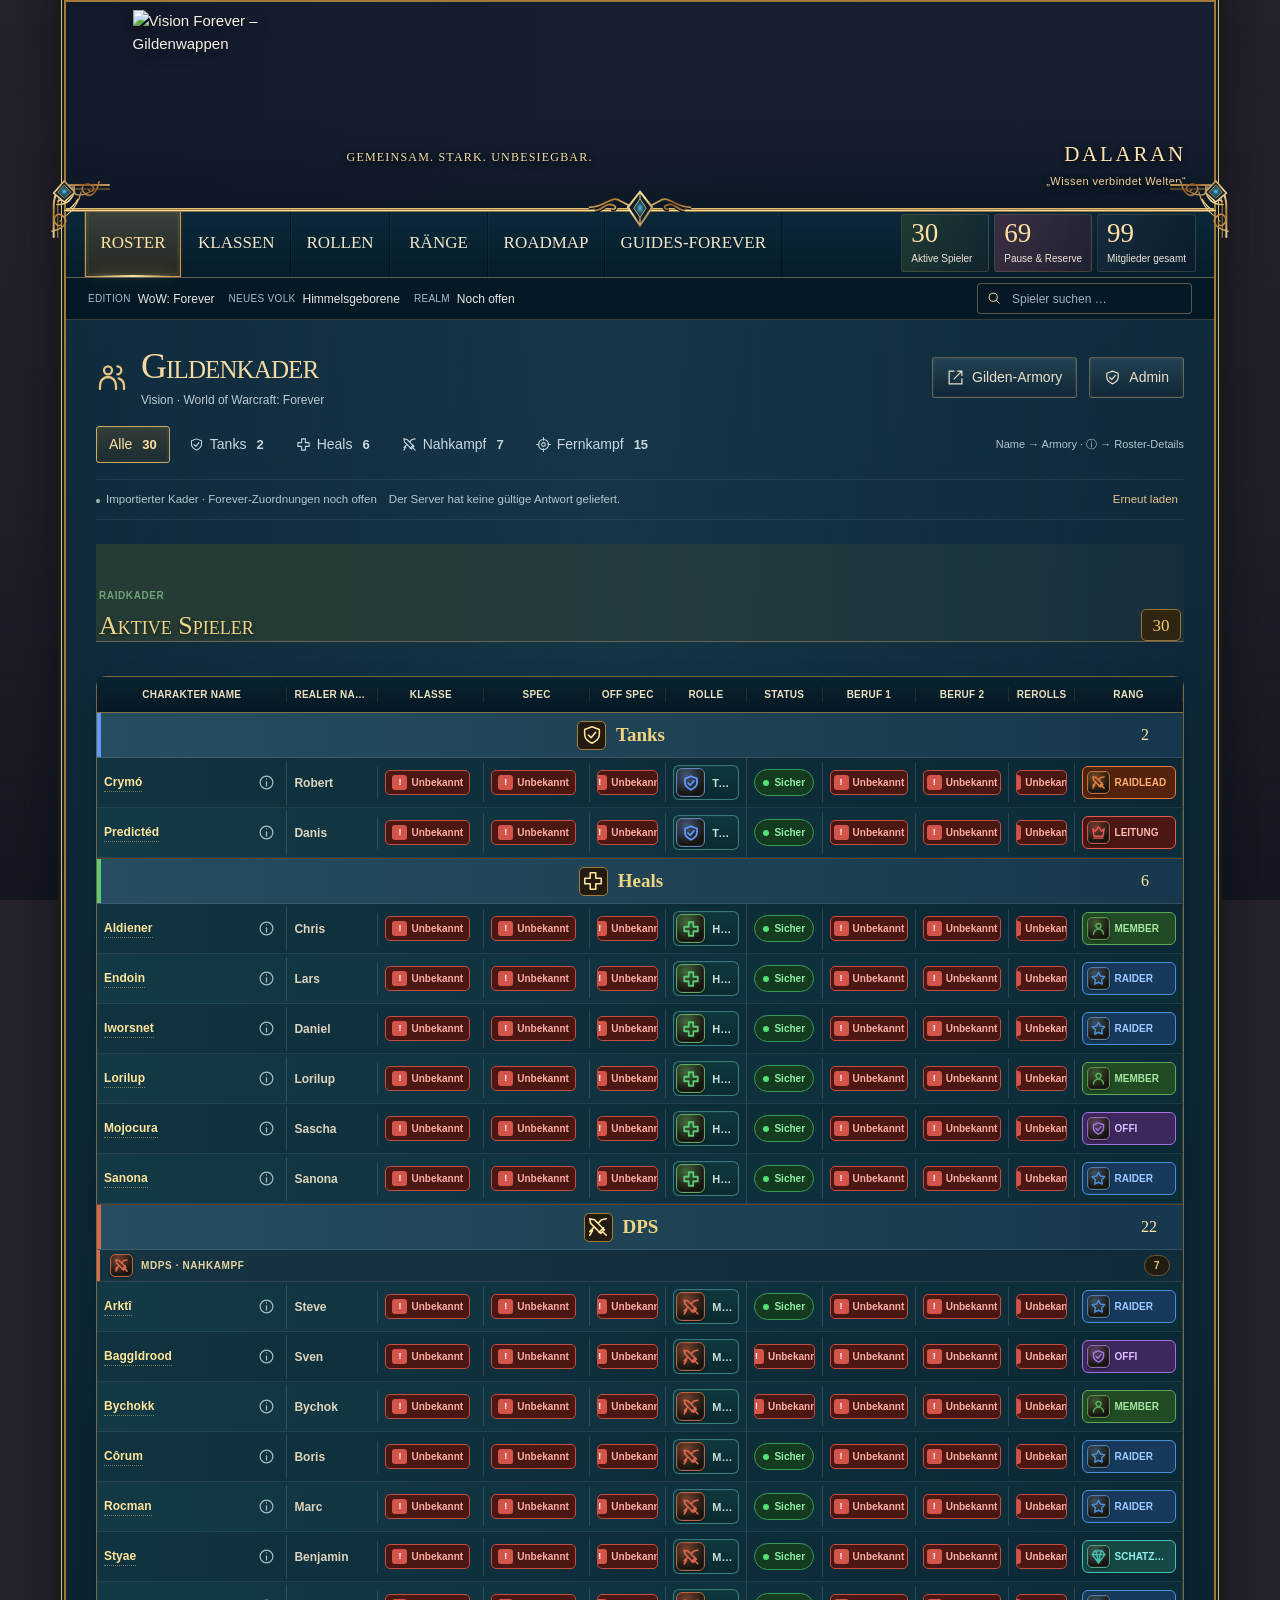
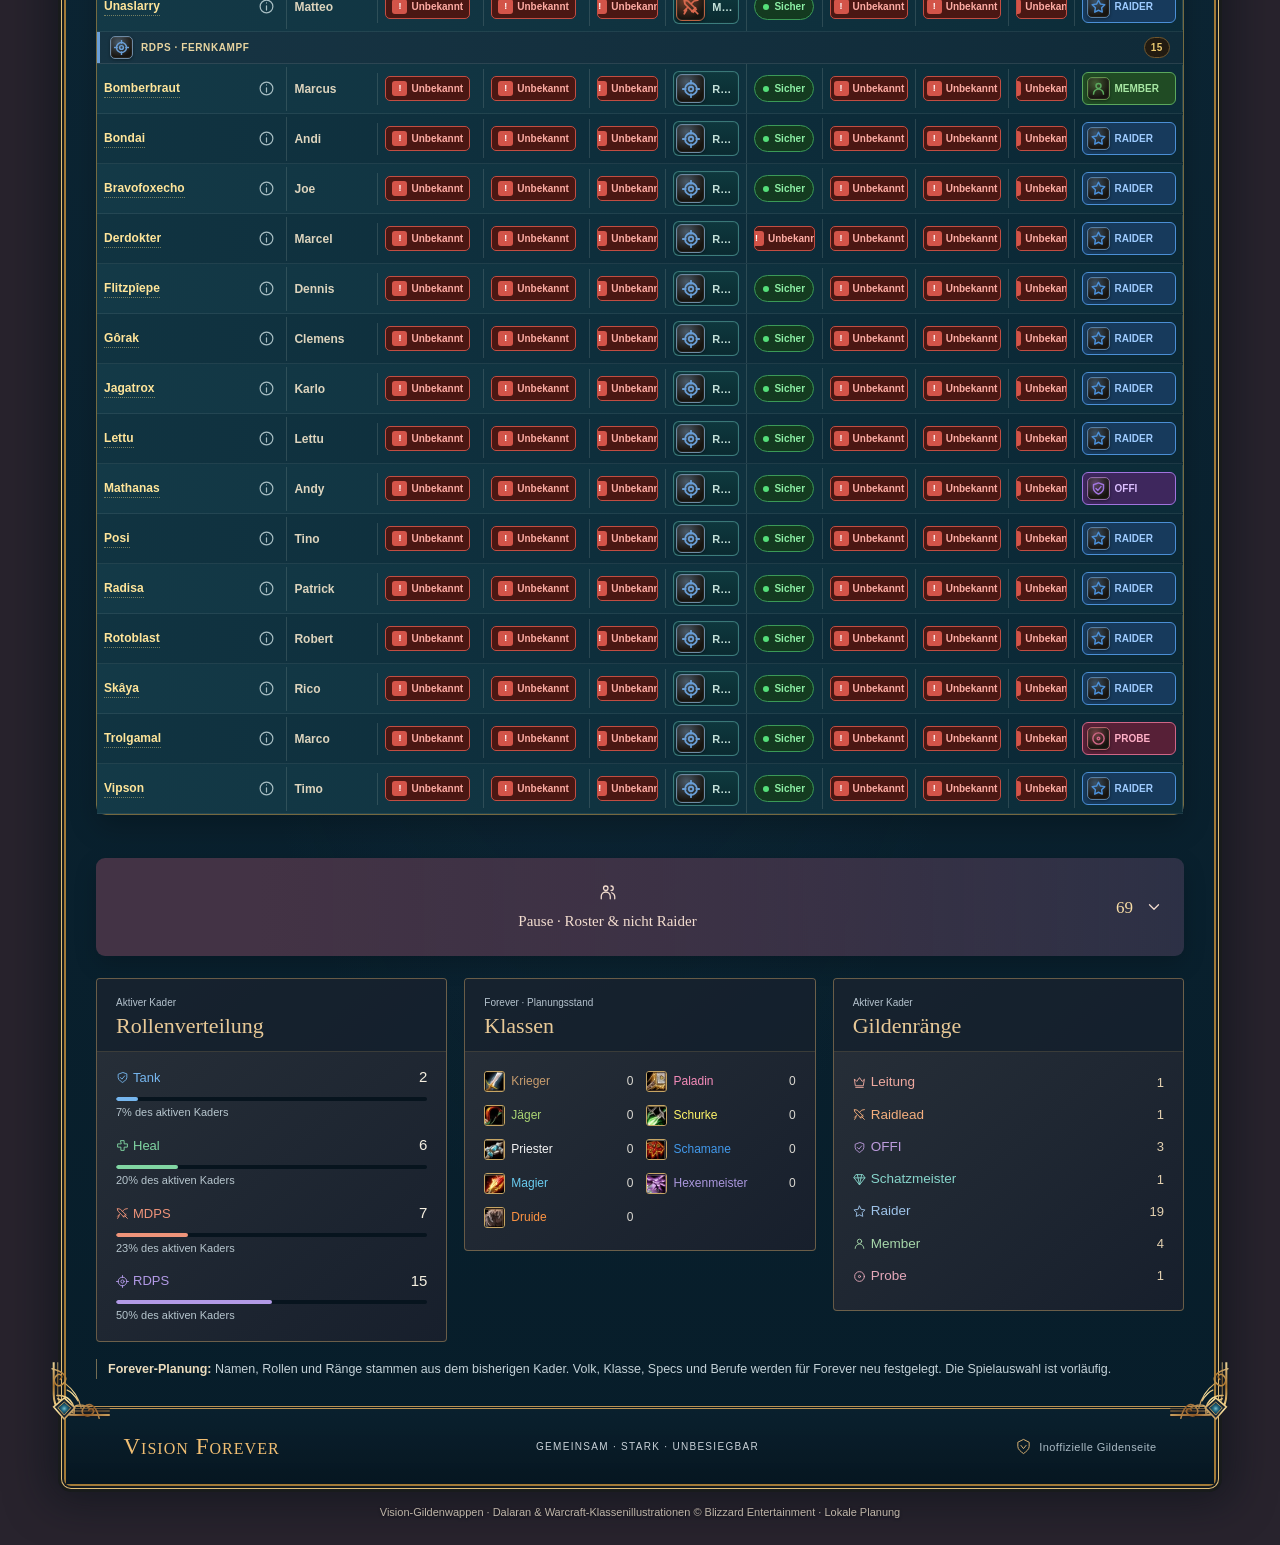
==== commit 3efbfe6f: "Link roster character names to Blizzard Forever Armory" ====
--- a/vision-eu-site/index.html
+++ b/vision-eu-site/index.html
@@ -354,6 +354,13 @@
 .memberRow>div{min-width:0;padding:7px;border-right:1px solid rgba(129,109,65,.11);overflow:hidden;text-overflow:ellipsis;white-space:nowrap}.memberRow>div:last-child{border-right:0}
 .center{text-align:center;display:flex;align-items:center;justify-content:center}
 .everlookCharacterLink{appearance:none;border:0;border-bottom:1px dotted rgba(255,224,135,.42);padding:0;background:transparent;color:#ffe59a;font:inherit;font-size:12px;font-weight:700;letter-spacing:.005em;text-decoration:none;cursor:pointer;max-width:100%;white-space:normal;overflow-wrap:anywhere;text-align:left;line-height:1.35}.everlookCharacterLink:hover{color:#fff0bc;border-bottom-color:#79cf91}
+.characterCell{display:flex;align-items:center;gap:6px}
+.characterCell>.everlookCharacterLink{min-width:0;margin-right:auto}
+.rosterDetailsButton{appearance:none;display:grid;place-items:center;flex:0 0 26px;width:26px;height:30px;padding:3px;border:1px solid transparent;border-radius:4px;background:transparent;color:#a8bec3;cursor:pointer}
+.rosterDetailsButton svg{width:17px;height:17px}
+.rosterDetailsButton:hover,.mobileRosterArrow:hover{color:#ffe59a;border-color:#bba06a7a;background:#224253}
+.characterArmoryLink:focus-visible,.rosterDetailsButton:focus-visible,.mobileRosterArrow:focus-visible,.guildArmoryLink:focus-visible{outline:2px solid #ffe59a;outline-offset:3px}
+.guildArmoryLink{text-decoration:none}
 .realName{font-size:12px;font-weight:600;color:#ddd4bd}
 .localGameIcon{--icon-color:#d4b56a;width:29px;height:29px;display:grid;place-items:center;flex:0 0 29px;border:1px solid color-mix(in srgb,var(--icon-color) 70%,#735728);border-radius:6px;background:radial-gradient(circle at 35% 25%,color-mix(in srgb,var(--icon-color) 42%,#312615),#17140f 72%);color:var(--icon-color);box-shadow:inset 0 0 0 1px #ffffff0d,0 1px 3px #00000061;overflow:hidden}.localGameIcon.compact{width:23px;height:23px;flex-basis:23px;border-radius:5px}.localGameIcon svg{display:block;width:18px;height:18px;margin:0;stroke-width:2.35}.localGameIcon.compact svg{width:15px;height:15px}
 .wowClassIcon img{width:100%;height:100%;display:block;object-fit:cover;border-radius:5px;image-rendering:auto;filter:none;transform:none;backface-visibility:hidden}
@@ -603,11 +610,11 @@
 
   .mobileRosterRow{
     appearance:none;width:100%;border:0;border-left:3px solid var(--class-color);border-bottom:1px solid rgba(103,132,140,.2);
-    display:grid;grid-template-columns:34px minmax(0,1fr) auto 14px;
+    display:grid;grid-template-columns:34px minmax(0,1fr) auto 32px;
     grid-template-areas:"lead identity rank arrow" "lead build build arrow";
     column-gap:8px;row-gap:3px;align-items:center;
     min-height:62px;padding:7px 8px;background:linear-gradient(90deg,#0d2b39,#09212e);
-    color:#dfe9e8;text-align:left;cursor:pointer
+    color:#dfe9e8;text-align:left
   }
   .mobileRosterRow:nth-of-type(even){background:linear-gradient(90deg,#103140,#0a2431)}
   .mobileRosterRow:active{background:linear-gradient(90deg,#1b4050,#102e3b)}
@@ -615,14 +622,16 @@
   .mobileRosterLead{grid-area:lead;display:grid;place-items:center;width:32px;height:32px}
   .mobileRosterLead .localGameIcon{width:30px!important;height:30px!important;flex-basis:30px!important}
   .mobileRosterIdentity{grid-area:identity;display:grid;gap:1px;min-width:0}
-  .mobileRosterIdentity>b{overflow-wrap:anywhere;white-space:normal;color:#f1d18b;font:700 14px/1.15 var(--sans),Arial,sans-serif}
+  .mobileRosterIdentity>.mobileCharacterLink{overflow-wrap:anywhere;white-space:normal;color:#f1d18b;font:700 14px/1.15 var(--sans),Arial,sans-serif}
+  .mobileCharacterLink{text-decoration:none;border-bottom:1px dotted rgba(255,224,135,.42);justify-self:start;max-width:100%}
+  .mobileCharacterLink:hover{color:#fff0bc;border-bottom-color:#79cf91}
   .mobileRosterIdentity>small{overflow:hidden;text-overflow:ellipsis;white-space:nowrap;color:#88a4ad;font:500 9.5px/1.15 var(--sans),Arial,sans-serif}
   .mobileRosterRank{grid-area:rank;justify-self:end;min-width:0}
   .mobileRosterRank .rank{min-width:0!important;max-width:112px!important;min-height:27px!important;padding:2px 6px!important;gap:4px!important}
   .mobileRosterRank .rankIcon{width:21px!important;height:21px!important;flex:0 0 21px!important}
   .mobileRosterRank .rankText{display:inline!important;min-width:0!important;overflow:hidden!important;text-overflow:ellipsis!important;white-space:nowrap!important;font-size:8.5px!important}
-  .mobileRosterArrow{grid-area:arrow;color:#8da6ab;display:grid;place-items:center}
-  .mobileRosterArrow svg{width:13px;height:13px;transform:rotate(-90deg)}
+  .mobileRosterArrow{grid-area:arrow;color:#a8bec3;display:grid;place-items:center;appearance:none;min-width:32px;min-height:44px;padding:5px;border:1px solid transparent;border-radius:4px;background:transparent;cursor:pointer}
+  .mobileRosterArrow svg{width:18px;height:18px}
 
   .mobileRosterBuild{grid-area:build;display:flex;align-items:center;gap:5px;min-width:0;overflow:hidden}
   .mobileBuildClass,.mobileBuildSpec,.mobileBuildRole,.mobileBuildStatus{
@@ -643,8 +652,8 @@
   .mobileRosterEmpty{padding:16px 10px;color:#9db2b8;text-align:center;font-size:12px;background:#0b2733}
 }
 @media(max-width:430px){
-  .mobileRosterRow{grid-template-columns:32px minmax(0,1fr) auto 12px;column-gap:6px;min-height:58px;padding:6px}
-  .mobileRosterIdentity>b{font-size:13px}
+  .mobileRosterRow{grid-template-columns:32px minmax(0,1fr) auto 32px;column-gap:6px;min-height:58px;padding:6px}
+  .mobileRosterIdentity>.mobileCharacterLink{font-size:13px}
   .mobileRosterIdentity>small{font-size:9px}
   .mobileRosterRank .rank{max-width:98px!important;padding-left:4px!important;padding-right:5px!important}
   .mobileRosterBuild{gap:4px}
@@ -1197,6 +1206,8 @@
 const columns = ['Charakter Name','Realer Name','Klasse','Spec','Off Spec','Rolle','Status','Beruf 1','Beruf 2','Rerolls','Rang'];
 const fieldLabels = { ST:'ST', AG:'A/G', character:'Charaktername', real:'Realer Name', race:'Volk', faction:'Fraktion', className:'Klasse', spec:'Main-Spec', offSpec:'Off-Spec', role:'Rolle', status:'Status', prof1:'Beruf 1', prof2:'Beruf 2', guildPosition:'Gildenrang', destination:'Kaderbereich', rerolls:'Rerolls' };
 const paths = {
+  external: '<path d="M15 3h6v6M10 14 21 3M21 14v7H3V3h7"/>',
+  info: '<circle cx="12" cy="12" r="9"/><path d="M12 11v6M12 7h.01"/>',
   lightning: '<path d="m13 2-8 12h6l-1 8 9-13h-6z"/>',
   spark: '<path d="m12 3 2.5 6.5L21 12l-6.5 2.5L12 21l-2.5-6.5L3 12l6.5-2.5z"/>',
   leaf: '<path d="M20 3C8 2 2 10 5 16c6 7 15-1 15-13ZM3 22 15 8"/>',
@@ -1222,6 +1233,70 @@
 };
 function icon(name, cls = '') { return `<svg class="${cls}" viewBox="0 0 24 24" fill="none" stroke="currentColor" stroke-width="1.7" stroke-linecap="round" stroke-linejoin="round" aria-hidden="true">${paths[name] || paths.star}</svg>`; }
 function esc(text) { return String(text ?? '').replace(/[&<>"']/g, c => ({ '&':'&amp;', '<':'&lt;', '>':'&gt;', '"':'&quot;', "'":'&#39;' }[c])); }
+const FOREVER_ARMORY_BASE='https://worldofwarcraft.blizzard.com/de-de/forever/eu/armory/';
+const FOREVER_GUILD_ARMORY=FOREVER_ARMORY_BASE+'guild/vision';
+// Exact, unique first-name matches from Blizzard's Vision guild directory, checked 2026-11-11.
+// Full roster names always take precedence. Ambiguous or missing names open the guild directory.
+const FOREVER_ARMORY_LEGACY_NAMES=Object.freeze({
+  "antherioz": "Antherioz Rabenfluch",
+  "arlexo": "Arlexo Goldhorn",
+  "burgy": "Burgy Kin",
+  "chrisso": "Chrisso Chrissô",
+  "deadray": "Deadray Dotdealer",
+  "env": "Env Yx",
+  "enya": "Enya Himmelssturm",
+  "flîtz": "Flîtz Piepe",
+  "gorak": "Gorak Nightwisper",
+  "hataali": "Hataali Ogimaa",
+  "hermîne": "Hermîne Granger",
+  "inanya": "Inanya Nightheart",
+  "inquitos": "Inquitos Nightheart",
+  "itancho": "Itancho Soulreaper",
+  "ixion": "Ixion Vision",
+  "krachbummtod": "Krachbummtod Odinssohn",
+  "lettudot": "Lettudot Lettu",
+  "lynn": "Lynn Stormweaver",
+  "mîese": "Mîese Briese",
+  "nio": "Nio Valtheris",
+  "oo": "Oo Crusher",
+  "philo": "Philo Sopfia",
+  "planeta": "Planeta Luna",
+  "raxxa": "Raxxa Sturmschrei",
+  "roled": "Roled Ku",
+  "rotoblast": "Rotoblast Doomcaller",
+  "samolay": "Samolay Runebreaker",
+  "sanona": "Sanona Moonrise",
+  "sheda": "Sheda Jujin",
+  "skaya": "Skaya Zerza",
+  "stille": "Stille Bob",
+  "sybreed": "Sybreed Caliban",
+  "tamarez": "Tamarez Titan",
+  "valeera": "Valeera Mondglanz",
+  "varkuun": "Varkuun Schwarzhuf",
+  "warchyld": "Warchyld Krähenfels",
+  "zandhira": "Zandhira Ashbane"
+});
+function foreverCharacterName(character){
+  return String(character??'').normalize('NFC').replace(/(?:\s*\([^()]*\))+\s*$/u,'').trim().replace(/\s+/gu,' ');
+}
+function foreverArmoryTarget(character){
+  const name=foreverCharacterName(character),key=name.toLowerCase();
+  const legacy=Object.prototype.hasOwnProperty.call(FOREVER_ARMORY_LEGACY_NAMES,key)?FOREVER_ARMORY_LEGACY_NAMES[key]:'';
+  const resolved=name.includes(' ')?name:legacy;
+  if(resolved){
+    try{return {href:FOREVER_ARMORY_BASE+'character/'+encodeURIComponent(resolved.toLowerCase().replace(/\s+/gu,'-')),name:resolved,direct:true};}catch{}
+  }
+  return {href:FOREVER_GUILD_ARMORY,name:'Vision',direct:false};
+}
+function foreverArmoryNameLink(p,className){
+  const target=foreverArmoryTarget(p.character);
+  const title=target.direct?`Armory: ${target.name} (neuer Tab)`:'Gilden-Armory öffnen – vollständigen Charakternamen ergänzen (neuer Tab)';
+  return `<a class="${esc(className)} characterArmoryLink" href="${esc(target.href)}" target="_blank" rel="noopener noreferrer" data-armory="${target.direct?'character':'guild'}" title="${esc(title)}" aria-label="${esc(p.character)}: ${esc(title)}">${esc(p.character)}</a>`;
+}
+function rosterDetailsButton(p,className='rosterDetailsButton'){
+  const label=`${p.character}: Roster-Details öffnen`;
+  return `<button type="button" class="${esc(className)}" data-action="player" data-id="${esc(p.id)}" title="${esc(label)}" aria-label="${esc(label)}">${icon('info')}</button>`;
+}
 function folded(text) { return String(text).normalize('NFD').replace(/[\u0300-\u036f]/g, '').toLocaleLowerCase('de'); }
 function pageName() { return ['classes','roles','ranks','roadmap','guides'].includes(location.hash.slice(1)) ? location.hash.slice(1) : 'roster'; }
 function unknown() { return '<span class="unknown" title="Noch nicht festgelegt"><span class="mark" aria-hidden="true"></span>Offen</span>'; }
@@ -1320,9 +1395,10 @@
   const active=filtered('active'), pause=filtered('pause');
   return `<section class="commandBar">
     <div class="commandTitle">${icon('users')}<div><strong>${state.edit?'Roster bearbeiten':'Gildenkader'}</strong><small>Vision · World of Warcraft: Forever</small></div></div>
+    <a class="btn guildArmoryLink" href="${FOREVER_GUILD_ARMORY}" target="_blank" rel="noopener noreferrer" title="Vision in der Gilden-Armory öffnen (neuer Tab)">${icon('external')}Gilden-Armory</a>
     ${state.user?`<button class="btn primary" data-action="add">${icon('plus')}${state.newRow?'Neue Zeile schließen':'Neue Zeile'}</button>${!localMode?'<button class="btn" data-action="account">Konto</button>':''}<button class="btn ${state.edit?'primary':''}" data-action="admin">${icon('shield')}${state.edit?'Bearbeitung beenden':'Bearbeitung starten'}</button><button class="btn ghost" data-action="logout">${icon('out')}Abmelden</button>`:`<button class="btn" data-action="admin">${icon('shield')}Admin</button>`}
   </section>
-  <div class="filterBar" role="group" aria-label="Nach Rolle filtern">${['all',...ROLES].map(r=>`<button class="filterButton ${state.roleFilter===r?'active':''}" data-action="filter" data-role="${r}" aria-pressed="${state.roleFilter===r}">${r==='all'?'':icon({Tank:'shield',Heal:'heal',MDPS:'swords',RDPS:'target'}[r])}<span>${{all:'Alle',Tank:'Tanks',Heal:'Heals',MDPS:'Nahkampf',RDPS:'Fernkampf'}[r]}</span><b>${r==='all'?liveCount():liveCount(r)}</b></button>`).join('')}<span class="filterHelp">${state.edit?'EXCEL-MODUS · DIREKT BEARBEITEN':'Charakternamen öffnen die Detailansicht'}</span></div>
+  <div class="filterBar" role="group" aria-label="Nach Rolle filtern">${['all',...ROLES].map(r=>`<button class="filterButton ${state.roleFilter===r?'active':''}" data-action="filter" data-role="${r}" aria-pressed="${state.roleFilter===r}">${r==='all'?'':icon({Tank:'shield',Heal:'heal',MDPS:'swords',RDPS:'target'}[r])}<span>${{all:'Alle',Tank:'Tanks',Heal:'Heals',MDPS:'Nahkampf',RDPS:'Fernkampf'}[r]}</span><b>${r==='all'?liveCount():liveCount(r)}</b></button>`).join('')}<span class="filterHelp">${state.edit?'EXCEL-MODUS · DIREKT BEARBEITEN':'Name → Armory · ⓘ → Roster-Details'}</span></div>
   <div class="statusLine"><span><i class="dot"></i>${esc(statusText())}</span>${state.error?`<span>${esc(state.error)}</span><button data-action="retry">Erneut laden</button>`:''}</div>
   <div class="workspace ${state.edit?'adminWorkspace':''}"><section class="rosterPanel" id="roster">
     <header class="panelHeading"><div><span>${state.edit?'EXCEL-MODUS · DIREKT BEARBEITEN':'RAIDKADER'}</span><h2>Aktive Spieler</h2></div><b>${active.length}</b></header>
@@ -1363,13 +1439,13 @@
     `<span class="mobileBuildRole">${legacyRoleIcon(p.role)}<b>${esc(p.role)}</b></span>`,
     `<span class="mobileBuildStatus ${statusClass}"><i></i>${statusText}</span>`
   ].filter(Boolean).join('');
-  return `<button type="button" class="mobileRosterRow" data-action="player" data-id="${esc(p.id)}" style="--class-color:${color};--row-delay:${Math.min(index,12)*28}ms" aria-label="${esc(p.character)} Details öffnen">
+  return `<div class="mobileRosterRow" data-player="${esc(p.id)}" style="--class-color:${color};--row-delay:${Math.min(index,12)*28}ms">
     <span class="mobileRosterLead">${leadIcon}</span>
-    <span class="mobileRosterIdentity"><b>${esc(p.character)}</b><small>${esc(p.real||'')}</small></span>
+    <span class="mobileRosterIdentity">${foreverArmoryNameLink(p,'mobileCharacterLink')}<small>${esc(p.real||'')}</small></span>
     <span class="mobileRosterRank">${legacyRankBadge(p.guildPosition)}</span>
     <span class="mobileRosterBuild">${build}</span>
-    <span class="mobileRosterArrow">${icon('chevron')}</span>
-  </button>`;
+    ${rosterDetailsButton(p,'mobileRosterArrow')}
+  </div>`;
 }
 function legacyMobileGroup(section,players,hideHeader=false){
   const sorted=legacySort(players);
@@ -1398,13 +1474,13 @@
     `<span class="mobileBuildRole">${legacyRoleIcon(p.role)}<b>${esc(p.role)}</b></span>`,
     `<span class="mobileBuildStatus ${statusClass}"><i></i>${statusText}</span>`
   ].filter(Boolean).join('');
-  return `<button type="button" class="mobileRosterRow" data-action="player" data-id="${esc(p.id)}" style="--class-color:${color};--row-delay:${Math.min(index,12)*28}ms" aria-label="${esc(p.character)} Details öffnen">
+  return `<div class="mobileRosterRow" data-player="${esc(p.id)}" style="--class-color:${color};--row-delay:${Math.min(index,12)*28}ms">
     <span class="mobileRosterLead">${leadIcon}</span>
-    <span class="mobileRosterIdentity"><b>${esc(p.character)}</b><small>${esc(p.real||'')}</small></span>
+    <span class="mobileRosterIdentity">${foreverArmoryNameLink(p,'mobileCharacterLink')}<small>${esc(p.real||'')}</small></span>
     <span class="mobileRosterRank">${legacyRankBadge(p.guildPosition)}</span>
     <span class="mobileRosterBuild">${build}</span>
-    <span class="mobileRosterArrow">${icon('chevron')}</span>
-  </button>`;
+    ${rosterDetailsButton(p,'mobileRosterArrow')}
+  </div>`;
 }
 function legacyMobileGroup(section,players,hideHeader=false){
   const sorted=legacySort(players);
@@ -1433,13 +1509,13 @@
     `<span class="mobileBuildRole">${legacyRoleIcon(p.role)}<b>${esc(p.role)}</b></span>`,
     `<span class="mobileBuildStatus ${statusClass}"><i></i>${statusText}</span>`
   ].filter(Boolean).join('');
-  return `<button type="button" class="mobileRosterRow" data-action="player" data-id="${esc(p.id)}" style="--class-color:${color};--row-delay:${Math.min(index,12)*28}ms" aria-label="${esc(p.character)} Details öffnen">
+  return `<div class="mobileRosterRow" data-player="${esc(p.id)}" style="--class-color:${color};--row-delay:${Math.min(index,12)*28}ms">
     <span class="mobileRosterLead">${leadIcon}</span>
-    <span class="mobileRosterIdentity"><b>${esc(p.character)}</b><small>${esc(p.real||'')}</small></span>
+    <span class="mobileRosterIdentity">${foreverArmoryNameLink(p,'mobileCharacterLink')}<small>${esc(p.real||'')}</small></span>
     <span class="mobileRosterRank">${legacyRankBadge(p.guildPosition)}</span>
     <span class="mobileRosterBuild">${build}</span>
-    <span class="mobileRosterArrow">${icon('chevron')}</span>
-  </button>`;
+    ${rosterDetailsButton(p,'mobileRosterArrow')}
+  </div>`;
 }
 function legacyMobileGroup(section,players,hideHeader=false){
   const sorted=legacySort(players);
@@ -1489,7 +1565,7 @@
     <div class="editCell areaEditCell"><select name="destination" aria-label="Kaderbereich neuer Spieler"><option value="active" selected>Aktiv</option><option value="pause">Pause</option></select><div class="rowActions"><button class="rowCreate" type="submit" title="Spieler anlegen" aria-label="Spieler anlegen">${icon('save')}</button><button class="rowCancel" type="button" data-action="cancel-new-row" title="Abbrechen" aria-label="Neue Zeile abbrechen">${icon('close')}</button></div></div>
   </form>`;
 }
-function legacyViewRow(p,index=0){const color=CLASSES[p.className]?.color||'#8a7f65';return `<div class="memberRow" data-player="${esc(p.id)}" style="--class-color:${color};--row-delay:${Math.min(index,12)*28}ms"><div class="characterCell"><button class="everlookCharacterLink" data-action="player" data-id="${esc(p.id)}">${esc(p.character)}</button></div><div class="realName">${legacyValue(p.real)}</div><div>${legacyClassCell(p.className)}</div><div>${legacySpecCell(p.className,p.spec)}</div><div>${legacySpecCell(p.className,p.offSpec,true)}</div><div>${legacyRoleCell(p.role)}</div><div class="center">${legacyStatus(p.status)}</div><div>${legacyProfessionCell(p.prof1)}</div><div>${legacyProfessionCell(p.prof2)}</div><div class="center">${legacyReroll(p)}</div><div class="center">${legacyRankBadge(p.guildPosition)}</div></div>`;}
+function legacyViewRow(p,index=0){const color=CLASSES[p.className]?.color||'#8a7f65';return `<div class="memberRow" data-player="${esc(p.id)}" style="--class-color:${color};--row-delay:${Math.min(index,12)*28}ms"><div class="characterCell">${foreverArmoryNameLink(p,'everlookCharacterLink')}${rosterDetailsButton(p)}</div><div class="realName">${legacyValue(p.real)}</div><div>${legacyClassCell(p.className)}</div><div>${legacySpecCell(p.className,p.spec)}</div><div>${legacySpecCell(p.className,p.offSpec,true)}</div><div>${legacyRoleCell(p.role)}</div><div class="center">${legacyStatus(p.status)}</div><div>${legacyProfessionCell(p.prof1)}</div><div>${legacyProfessionCell(p.prof2)}</div><div class="center">${legacyReroll(p)}</div><div class="center">${legacyRankBadge(p.guildPosition)}</div></div>`;}
 function inlineOptions(values,selected,unknown=false){const list=unknown?['Unbekannt',...values]:values;return list.map(v=>`<option value="${esc(v)}" ${v===selected?'selected':''}>${esc(v||'Unbekannt')}</option>`).join('');}
 function inlineText(p,key){return `<input class="${key==='character'?'characterEdit':''}" data-inline data-id="${esc(p.id)}" data-key="${key}" value="${esc(p[key]||'')}" aria-label="${esc(fieldLabels[key]||key)} von ${esc(p.character)}">`;}
 function inlineSelect(p,key,values,unknown=false){return `<select data-inline data-id="${esc(p.id)}" data-key="${key}" aria-label="${esc(fieldLabels[key]||key)} von ${esc(p.character)}">${inlineOptions(values,p[key],unknown)}</select>`;}
@@ -1666,8 +1742,9 @@
 function detail(id) {
   const p=state.players.find(p=>p.id===id); if(!p) return;
   if(state.edit) return;
+  const armory=foreverArmoryTarget(p.character);
   const keys=['real','race','faction','className','spec','offSpec','role','status','prof1','prof2','guildPosition','destination'];
-  openModal(p.character,`<div class="flexChips" style="margin-bottom:15px">${roleBadge(p.role)}${rankBadge(p.guildPosition)}</div><dl class="detailGrid">${keys.map(k=>`<div><dt>${fieldLabels[k]}</dt><dd>${k==='destination'?(p[k]==='active'?'Aktiver Kader':'Pause / Reserve'):value(p[k])}</dd></div>`).join('')}</dl><div class="formActions"><button class="btn" data-action="close">Schließen</button></div>`);
+  openModal(p.character,`<div class="flexChips" style="margin-bottom:15px">${roleBadge(p.role)}${rankBadge(p.guildPosition)}</div><dl class="detailGrid">${keys.map(k=>`<div><dt>${fieldLabels[k]}</dt><dd>${k==='destination'?(p[k]==='active'?'Aktiver Kader':'Pause / Reserve'):value(p[k])}</dd></div>`).join('')}</dl><div class="formActions"><a class="btn guildArmoryLink" href="${esc(armory.href)}" target="_blank" rel="noopener noreferrer">${icon('external')}${armory.direct?'Charakter-Armory':'Gilden-Armory'}</a><button class="btn" data-action="close">Schließen</button></div>`);
 }
 function options(values, selected, unknownOption = false) {
   const options=unknownOption?['Unbekannt',...values]:values;
